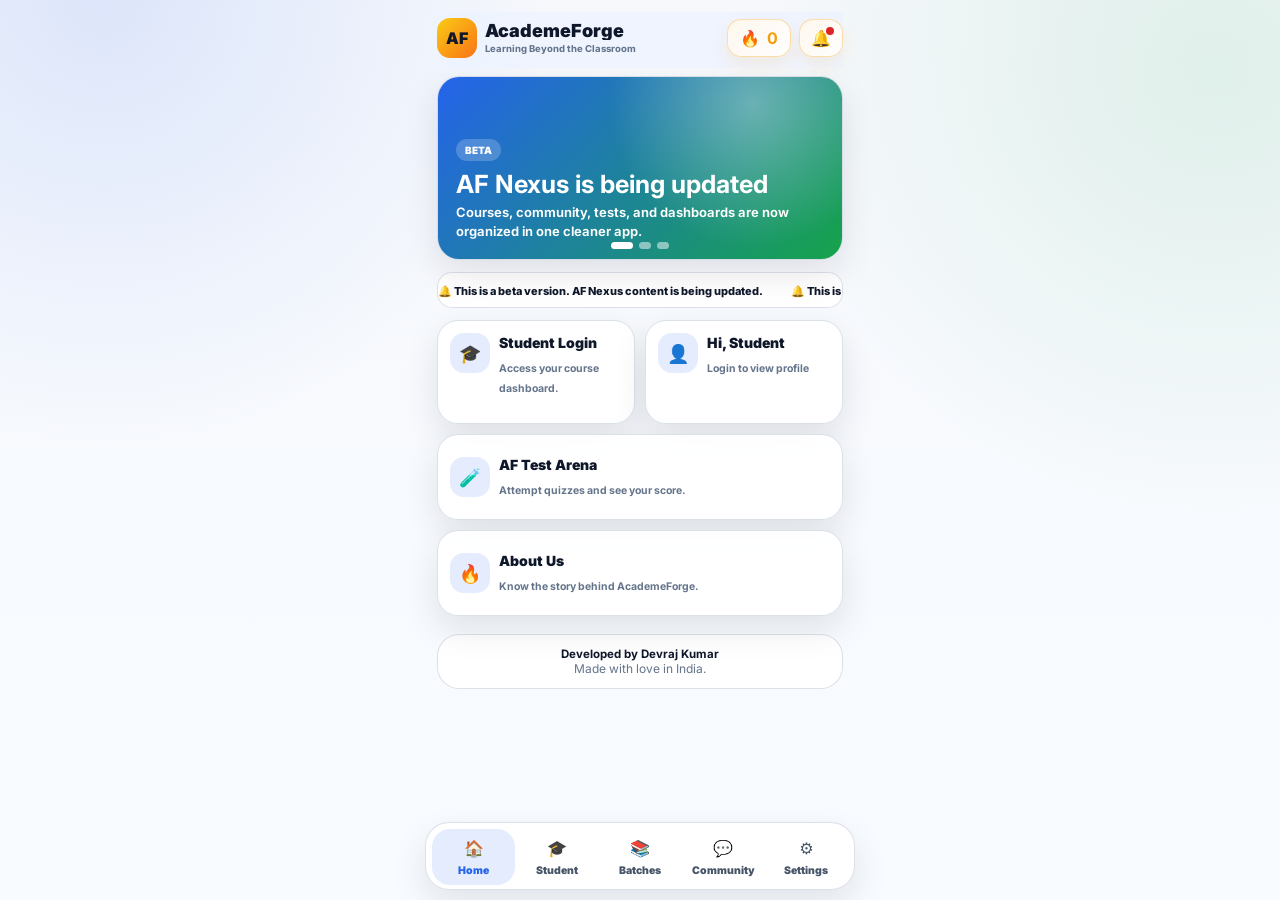
==== Index.html @ ed7e0017 "Create Index.html" ====
<!DOCTYPE html>
<html lang="en" data-theme="light">
<head>
  <meta charset="UTF-8" />
  <meta name="viewport" content="width=device-width, initial-scale=1.0, maximum-scale=1.0, user-scalable=no" />
  <title>AcademeForge App</title>
  <link rel="preconnect" href="https://fonts.googleapis.com" />
  <link rel="preconnect" href="https://fonts.gstatic.com" crossorigin />
  <link href="https://fonts.googleapis.com/css2?family=Inter:wght@400;500;600;700;800;900&display=swap" rel="stylesheet" />
  <style>
/* =========================================================
   DESIGN TOKENS / RESET
========================================================= */
:root {
  --text: #0f172a;
  --muted: #64748b;
  --bg: #f6f8fc;
  --card: rgba(255, 255, 255, .92);
  --card-solid: #fff;
  --border: rgba(148, 163, 184, .32);
  --shadow: 0 14px 34px rgba(15, 23, 42, .10);
  --primary: #2563eb;
  --primary-2: #4f46e5;
  --green: #16a34a;
  --danger: #dc2626;
  --warning: #f59e0b;
  --safe-bottom: env(safe-area-inset-bottom, 0px);
}

html[data-theme="dark"] {
  --text: #f8fafc;
  --muted: #94a3b8;
  --bg: #07111f;
  --card: rgba(15, 23, 42, .9);
  --card-solid: #0f172a;
  --border: rgba(148, 163, 184, .18);
  --shadow: 0 14px 38px rgba(0, 0, 0, .34);
}

* {
  box-sizing: border-box;
  -webkit-tap-highlight-color: transparent;
}

html {
  scroll-behavior: smooth;
  -webkit-text-size-adjust: 100%;
}

body {
  margin: 0;
  min-height: 100vh;
  overflow-x: hidden;
  color: var(--text);
  font-family: Inter, system-ui, -apple-system, BlinkMacSystemFont, "Segoe UI", sans-serif;
  background:
    radial-gradient(circle at 8% 0%, rgba(37, 99, 235, .12), transparent 28rem),
    radial-gradient(circle at 95% 8%, rgba(22, 163, 74, .1), transparent 28rem),
    linear-gradient(180deg, var(--bg), #f8fbff);
}

html[data-theme="dark"] body {
  background:
    radial-gradient(circle at 8% 0%, rgba(37, 99, 235, .2), transparent 28rem),
    radial-gradient(circle at 95% 8%, rgba(22, 163, 74, .14), transparent 28rem),
    linear-gradient(180deg, #07111f, #0f172a);
}

button,
input,
textarea,
select {
  font: inherit;
}

button {
  cursor: pointer;
}

input,
textarea,
select {
  width: 100%;
  min-width: 0;
}

.hidden {
  display: none !important;
}

/* =========================================================
   SHELL / COMMON COMPONENTS
========================================================= */
.app-shell {
  width: 100%;
  max-width: 430px;
  min-height: 100vh;
  margin: 0 auto;
  padding: 12px 12px 96px;
}

.section {
  display: none;
  animation: fadeIn .18s ease;
}

.section.active {
  display: block;
}

@keyframes fadeIn {
  from { opacity: .94; transform: translateY(4px); }
  to { opacity: 1; transform: none; }
}

.panel,
.action-card,
.profile-hero,
.about-hero,
.info-grid article,
.batch-card,
.post-card,
.modal-card {
  border: 1px solid var(--border);
  background: var(--card);
  box-shadow: var(--shadow);
  backdrop-filter: blur(16px);
}

.panel {
  border-radius: 26px;
  padding: 16px;
  margin-bottom: 14px;
}

.panel h2,
.panel h3,
.section-head h2 {
  margin: 0;
  color: var(--text);
  font-weight: 950;
}

.panel p,
.section-head p,
.profile-hero p {
  color: var(--muted);
  font-size: 13px;
  font-weight: 700;
  line-height: 1.55;
}

.panel-icon {
  width: 64px;
  height: 64px;
  display: grid;
  place-items: center;
  margin: 0 auto 14px;
  border-radius: 22px;
  background: linear-gradient(135deg, #dcfce7, #eff6ff);
  font-size: 30px;
}

.split-head,
.section-head {
  display: flex;
  align-items: flex-start;
  justify-content: space-between;
  gap: 12px;
}

.back-btn,
.small-btn,
.secondary-btn,
.link-btn {
  border: 1px solid var(--border);
  background: var(--card);
  color: var(--text);
  font-weight: 900;
}

.back-btn {
  min-height: 38px;
  margin-bottom: 14px;
  padding: 0 14px;
  border-radius: 16px;
  box-shadow: var(--shadow);
}

.small-btn {
  min-height: 34px;
  padding: 0 12px;
  border-radius: 999px;
  color: var(--primary);
}

.primary-btn,
.danger-btn,
.danger-soft-btn {
  border: 0;
  color: #fff;
  font-weight: 950;
}

.primary-btn {
  min-height: 50px;
  padding: 0 18px;
  border-radius: 17px;
  background: linear-gradient(135deg, var(--green), #22c55e);
}

.danger-btn {
  min-height: 50px;
  border-radius: 17px;
  background: linear-gradient(135deg, #b91c1c, #ef4444);
}

.danger-soft-btn {
  min-height: 38px;
  padding: 0 12px;
  border-radius: 14px;
  color: #991b1b;
  background: rgba(153, 27, 27, .1);
}

.full {
  width: 100%;
}

.link-btn {
  min-height: 30px;
  padding: 0;
  border: 0;
  background: transparent;
  color: var(--primary);
}

.message {
  display: none;
  margin-top: 12px;
  padding: 12px;
  border-radius: 16px;
  font-size: 13px;
  font-weight: 850;
}

.message.show {
  display: block;
}

.message.ok {
  color: #14532d;
  background: #dcfce7;
}

.message.err {
  color: #7f1d1d;
  background: #fee2e2;
}

/* =========================================================
   SPLASH / TOPBAR
========================================================= */
.splash-screen {
  position: fixed;
  inset: 0;
  z-index: 9999;
  display: flex;
  flex-direction: column;
  align-items: center;
  justify-content: center;
  background:
    radial-gradient(circle at 30% 18%, rgba(255, 59, 48, .28), transparent 30%),
    radial-gradient(circle at 72% 70%, rgba(248, 199, 92, .24), transparent 34%),
    linear-gradient(135deg, #12050a, #1a0f05, #08060f);
  transition: opacity .42s ease, visibility .42s ease;
}

.splash-screen.hide {
  opacity: 0;
  visibility: hidden;
  pointer-events: none;
}

.splash-logo {
  width: 94px;
  height: 94px;
  display: grid;
  place-items: center;
  border-radius: 30px;
  color: #111827;
  background: linear-gradient(135deg, #fff1a8, #f97316);
  box-shadow: 0 0 34px rgba(248, 199, 92, .48);
  font-size: 30px;
  font-weight: 950;
}

.splash-screen h1 {
  margin: 18px 0 6px;
  color: #fff1a8;
  font-size: 25px;
  font-weight: 950;
}

.splash-screen p {
  margin: 0;
  color: #fff7d6;
  font-size: 13px;
  font-weight: 750;
}

.topbar {
  position: sticky;
  top: 0;
  z-index: 100;
  display: flex;
  align-items: center;
  gap: 8px;
  padding: 6px 0 10px;
  background: rgba(238, 244, 255, .92);
  backdrop-filter: blur(14px);
}

html[data-theme="dark"] .topbar {
  background: rgba(7, 17, 31, .92);
}

.brand {
  display: flex;
  align-items: center;
  gap: 8px;
  min-width: 0;
  flex: 1;
}

.brand-logo {
  width: 40px;
  height: 40px;
  min-width: 40px;
  display: grid;
  place-items: center;
  border-radius: 13px;
  color: #111827;
  background: linear-gradient(135deg, #facc15, #f97316);
  font-weight: 950;
}

.brand-copy {
  min-width: 0;
}

.brand h1 {
  margin: 0;
  overflow: hidden;
  color: var(--text);
  font-size: 18px;
  line-height: 1.05;
  font-weight: 900;
  text-overflow: ellipsis;
  white-space: nowrap;
}

.brand p {
  margin: 3px 0 0;
  overflow: hidden;
  color: var(--muted);
  font-size: 9.5px;
  font-weight: 750;
  text-overflow: ellipsis;
  white-space: nowrap;
}

.streak-pill,
.icon-btn {
  position: relative;
  height: 38px;
  border: 1px solid rgba(245, 158, 11, .32);
  border-radius: 14px;
  background: linear-gradient(135deg, rgba(255, 247, 237, .98), rgba(255, 255, 255, .94));
  color: var(--warning);
  box-shadow: 0 8px 18px rgba(245, 158, 11, .12);
}

.streak-pill {
  min-width: 64px;
  display: inline-flex;
  align-items: center;
  justify-content: center;
  gap: 7px;
}

.icon-btn {
  width: 44px;
}

.dot {
  position: absolute;
  top: 7px;
  right: 8px;
  width: 8px;
  height: 8px;
  border-radius: 50%;
  background: var(--danger);
}

/* =========================================================
   HOME
========================================================= */
.banner-slider {
  position: relative;
  min-height: 184px;
  margin: 8px 0 12px;
  overflow: hidden;
  border-radius: 22px;
  border: 1px solid var(--border);
  box-shadow: var(--shadow);
}

.banner-slide {
  position: absolute;
  inset: 0;
  display: flex;
  flex-direction: column;
  justify-content: end;
  padding: 18px;
  opacity: 0;
  transform: translateX(100%);
  transition: opacity .35s ease, transform .45s ease;
  background:
    radial-gradient(circle at 78% 15%, rgba(255,255,255,.34), transparent 9rem),
    linear-gradient(135deg, #2563eb, #16a34a);
  color: #fff;
}

.banner-slide:nth-child(2) {
  background: linear-gradient(135deg, #7c3aed, #0ea5e9);
}

.banner-slide:nth-child(3) {
  background: linear-gradient(135deg, #f97316, #db2777);
}

.banner-slide.active {
  opacity: 1;
  transform: translateX(0);
}

.banner-slide span {
  width: fit-content;
  padding: 5px 9px;
  border-radius: 999px;
  background: rgba(255,255,255,.2);
  font-size: 10px;
  font-weight: 950;
  text-transform: uppercase;
}

.banner-slide h2 {
  margin: 10px 0 6px;
  font-size: 25px;
  line-height: 1.05;
}

.banner-slide p {
  margin: 0;
  font-size: 13px;
  line-height: 1.45;
  font-weight: 650;
}

.banner-dots {
  position: absolute;
  left: 50%;
  bottom: 10px;
  display: flex;
  gap: 6px;
  transform: translateX(-50%);
}

.banner-dots button {
  width: 7px;
  height: 7px;
  border: 0;
  border-radius: 999px;
  background: rgba(255,255,255,.5);
}

.banner-dots button.active {
  width: 22px;
  background: #fff;
}

.marquee {
  height: 36px;
  margin-bottom: 12px;
  overflow: hidden;
  border-radius: 15px;
  border: 1px solid var(--border);
  background: var(--card);
}

.marquee-track {
  height: 36px;
  display: inline-flex;
  align-items: center;
  gap: 28px;
  width: max-content;
  animation: marquee 18s linear infinite;
}

.marquee-track span {
  color: var(--text);
  font-size: 11px;
  font-weight: 800;
  white-space: nowrap;
}

@keyframes marquee {
  to { transform: translateX(-50%); }
}

.action-grid {
  display: grid;
  gap: 10px;
  margin-bottom: 10px;
}

.action-grid.two {
  grid-template-columns: 1fr 1fr;
}

.action-card {
  min-height: 104px;
  display: flex;
  align-items: flex-start;
  gap: 9px;
  padding: 12px;
  border-radius: 21px;
  color: var(--text);
  text-align: left;
}

.action-card.wide {
  min-height: 86px;
  align-items: center;
}

.card-icon {
  width: 40px;
  height: 40px;
  min-width: 40px;
  display: grid;
  place-items: center;
  border-radius: 14px;
  background: rgba(37, 99, 235, .12);
  font-size: 18px;
}

.action-card strong {
  display: block;
  margin: 2px 0 5px;
  font-size: 14px;
  line-height: 1.15;
  font-weight: 900;
}

.action-card small {
  color: var(--muted);
  font-size: 10.5px;
  line-height: 1.35;
  font-weight: 700;
}

.credit,
.version {
  margin: 18px auto 0;
  padding: 12px 8px;
  border: 1px solid var(--border);
  border-radius: 22px;
  background: var(--card);
  color: var(--muted);
  text-align: center;
  font-size: 12px;
}

.credit strong {
  display: block;
  color: var(--text);
  font-size: 11.5px;
}

/* =========================================================
   FORMS / DASHBOARDS
========================================================= */
.segmented {
  display: grid;
  grid-template-columns: 1fr 1fr;
  gap: 7px;
  padding: 6px;
  margin: 16px 0;
  border-radius: 20px;
  background: rgba(148, 163, 184, .18);
}

.segmented button {
  min-height: 42px;
  border: 0;
  border-radius: 15px;
  background: transparent;
  color: var(--text);
  font-weight: 950;
}

.segmented button.active {
  color: #fff;
  background: linear-gradient(135deg, var(--green), #22c55e);
}

.form-stack {
  display: grid;
  gap: 13px;
}

.form-stack label,
.modal-card label {
  display: grid;
  gap: 7px;
  color: var(--text);
  font-size: 13px;
  font-weight: 950;
}

.form-stack input,
.form-stack textarea,
.form-stack select,
.modal-card input {
  min-height: 50px;
  padding: 12px 14px;
  border: 1px solid var(--border);
  border-radius: 16px;
  outline: 0;
  background: var(--card-solid);
  color: var(--text);
  font-weight: 750;
}

.form-stack textarea {
  min-height: 120px;
  resize: vertical;
}

.card-list {
  display: grid;
  gap: 12px;
  margin-top: 14px;
}

.card-list.compact {
  margin-top: 10px;
}

.mini-card,
.course-card {
  border: 1px solid var(--border);
  border-radius: 20px;
  padding: 14px;
  background: var(--card-solid);
  color: var(--text);
}

.course-card {
  width: 100%;
  display: flex;
  align-items: center;
  gap: 12px;
  text-align: left;
}

.course-card strong,
.mini-card strong {
  display: block;
  font-weight: 950;
}

.course-card small,
.mini-card small {
  color: var(--muted);
  font-size: 12px;
}

.profile-hero {
  position: relative;
  display: flex;
  align-items: center;
  gap: 14px;
  margin-bottom: 14px;
  padding: 16px;
  border-radius: 26px;
}

.avatar {
  width: 58px;
  height: 58px;
  min-width: 58px;
  display: grid;
  place-items: center;
  border-radius: 20px;
  background: linear-gradient(135deg, #6d5dfc, #00c896);
  color: #fff;
  font-size: 24px;
  font-weight: 950;
}

.detail-list {
  display: grid;
  gap: 12px;
  margin-top: 12px;
}

.detail-list div {
  display: flex;
  justify-content: space-between;
  gap: 14px;
  padding: 14px;
  border: 1px solid var(--border);
  border-radius: 18px;
  background: var(--card-solid);
}

.detail-list span {
  color: var(--muted);
  font-size: 12px;
  font-weight: 850;
}

.detail-list strong {
  text-align: right;
  overflow-wrap: anywhere;
}

.settings-toggle {
  width: 100%;
  display: grid;
  grid-template-columns: auto 1fr auto;
  align-items: center;
  gap: 12px;
  border: 0;
  background: transparent;
  color: var(--text);
  text-align: left;
}

.settings-toggle small {
  display: block;
  color: var(--muted);
  font-size: 11px;
}

/* =========================================================
   BATCHES / COMMUNITY / TEST
========================================================= */
.search-box {
  min-height: 54px;
  display: flex;
  align-items: center;
  gap: 10px;
  margin: 14px 0 18px;
  padding: 0 15px;
  border: 1px solid var(--border);
  border-radius: 18px;
  background: var(--card);
}

.search-box input {
  border: 0;
  outline: 0;
  background: transparent;
  color: var(--text);
}

.batch-grid {
  display: grid;
  gap: 16px;
}

.batch-card {
  overflow: hidden;
  border-radius: 26px;
}

.batch-art {
  min-height: 130px;
  display: grid;
  place-items: center;
  color: #fff;
  background: linear-gradient(135deg, #2563eb, #7c3aed);
  font-size: 38px;
}

.batch-body {
  padding: 16px;
}

.batch-body h3 {
  margin: 0 0 8px;
  font-size: 21px;
  line-height: 1.15;
}

.batch-body p {
  color: var(--muted);
  font-size: 13px;
  line-height: 1.55;
}

.price-row {
  display: flex;
  align-items: center;
  gap: 10px;
  margin: 12px 0;
}

.price-row strong {
  font-size: 22px;
}

.price-row del,
.price-row span {
  color: var(--muted);
}

.community-shell {
  display: grid;
  gap: 12px;
}

.composer {
  display: grid;
  gap: 10px;
  padding: 14px;
  border: 1px solid var(--border);
  border-radius: 22px;
  background: var(--card);
}

.composer textarea {
  min-height: 110px;
  border: 0;
  outline: 0;
  resize: vertical;
  background: transparent;
  color: var(--text);
}

.composer > div {
  display: flex;
  align-items: center;
  justify-content: space-between;
  gap: 12px;
}

.composer span {
  color: var(--muted);
  font-size: 12px;
  font-weight: 800;
}

.posts-list {
  display: grid;
  gap: 12px;
}

.post-card {
  border-radius: 22px;
  padding: 14px;
}

.post-top {
  display: flex;
  justify-content: space-between;
  gap: 12px;
  margin-bottom: 8px;
}

.post-top strong {
  display: block;
}

.post-top small,
.post-card p {
  color: var(--muted);
  line-height: 1.55;
}

.post-actions {
  display: flex;
  gap: 8px;
  margin-top: 10px;
}

.post-actions button {
  min-height: 32px;
  border: 1px solid var(--border);
  border-radius: 999px;
  background: var(--card-solid);
  color: var(--text);
  font-weight: 850;
}

.locked-card {
  text-align: center;
}

.test-hero {
  display: flex;
  gap: 12px;
  padding: 14px;
  border-radius: 22px;
  background: linear-gradient(135deg, rgba(37,99,235,.14), rgba(22,163,74,.12));
}

.test-hero > span {
  font-size: 34px;
}

.question-card {
  margin-top: 14px;
  padding: 14px;
  border: 1px solid var(--border);
  border-radius: 20px;
  background: var(--card-solid);
}

.option-grid {
  display: grid;
  gap: 8px;
  margin-top: 12px;
}

.option-grid button {
  min-height: 44px;
  border: 1px solid var(--border);
  border-radius: 14px;
  background: var(--card);
  color: var(--text);
  text-align: left;
  font-weight: 850;
}

.option-grid button.active {
  color: #fff;
  border-color: transparent;
  background: linear-gradient(135deg, var(--primary), var(--primary-2));
}

/* =========================================================
   ABOUT / SETTINGS / HEATMAP
========================================================= */
.about-hero,
.heatmap-hero {
  margin-bottom: 14px;
  padding: 18px;
  border-radius: 26px;
  color: #fff;
  background: linear-gradient(145deg, #0f172a, #1e293b);
}

.about-hero * {
  color: #fff;
}

.about-hero span,
.heatmap-hero small {
  display: inline-flex;
  padding: 6px 10px;
  border-radius: 999px;
  background: rgba(255,255,255,.14);
  font-size: 10px;
  font-weight: 950;
  text-transform: uppercase;
}

.about-hero h2,
.heatmap-hero h2 {
  margin: 10px 0 8px;
  font-size: 27px;
  line-height: 1.05;
}

.about-hero p,
.heatmap-hero p {
  margin: 0;
  font-size: 13px;
  line-height: 1.62;
}

.info-grid {
  display: grid;
  grid-template-columns: 1fr 1fr;
  gap: 10px;
}

.info-grid article {
  min-height: 130px;
  padding: 15px;
  border-radius: 22px;
}

.info-grid strong {
  display: block;
  margin-bottom: 8px;
}

.info-grid p {
  margin: 0;
  color: var(--muted);
  font-size: 12px;
  line-height: 1.6;
}

.settings-profile {
  display: flex;
  align-items: center;
  gap: 14px;
  margin: 8px 0 18px;
}

.settings-profile h2 {
  margin: 0 0 4px;
}

.settings-list {
  display: grid;
  gap: 2px;
}

.settings-row {
  width: 100%;
  min-height: 54px;
  display: flex;
  align-items: center;
  justify-content: space-between;
  gap: 12px;
  border: 0;
  border-bottom: 1px solid var(--border);
  background: transparent;
  color: var(--text);
  text-align: left;
  font-weight: 900;
}

.settings-row small {
  min-width: 48px;
  padding: 6px 10px;
  border-radius: 9px;
  background: #ffefb0;
  color: #92400e;
  text-align: center;
}

.danger-text {
  color: #b91c1c;
}

.heatmap-hero {
  display: flex;
  align-items: stretch;
  justify-content: space-between;
  gap: 14px;
  background: linear-gradient(135deg, #f97316, #f59e0b);
}

.streak-card {
  min-width: 98px;
  display: grid;
  place-items: center;
  padding: 14px 12px;
  border-radius: 24px;
  background: rgba(255,255,255,.22);
  text-align: center;
}

.streak-card strong {
  font-size: 28px;
}

.week-grid {
  display: grid;
  grid-template-columns: repeat(7, 1fr);
  gap: 7px;
  margin-top: 16px;
}

.day-box {
  min-height: 72px;
  display: flex;
  flex-direction: column;
  align-items: center;
  justify-content: center;
  gap: 8px;
  border: 1px solid rgba(15,23,42,.06);
  border-radius: 18px;
  background: #f4f7fb;
}

.day-box span {
  color: #64748b;
  font-size: 11px;
  font-weight: 900;
}

.day-box strong {
  width: 28px;
  height: 28px;
  display: grid;
  place-items: center;
  border-radius: 999px;
  background: #e2e8f0;
  color: #64748b;
}

.day-box.active {
  background: linear-gradient(180deg, #fff7ed, #ffedd5);
}

.day-box.active strong {
  color: #fff;
  background: linear-gradient(135deg, #f97316, #f59e0b);
}

/* =========================================================
   BOTTOM NAV / MODALS
========================================================= */
.bottom-nav {
  position: fixed;
  left: 50%;
  bottom: max(10px, var(--safe-bottom));
  z-index: 900;
  width: min(calc(100% - 24px), 430px);
  height: 68px;
  display: grid;
  grid-template-columns: repeat(5, minmax(0, 1fr));
  align-items: center;
  gap: 0;
  padding: 6px;
  border: 1px solid var(--border);
  border-radius: 24px;
  background: var(--card);
  box-shadow: var(--shadow);
  backdrop-filter: blur(16px);
  transform: translateX(-50%);
}

.nav-btn {
  width: 100%;
  height: 56px;
  display: grid;
  grid-template-rows: 24px 14px;
  align-content: center;
  justify-items: center;
  row-gap: 4px;
  border: 0;
  border-radius: 18px;
  background: transparent;
  color: #475569;
}

html[data-theme="dark"] .nav-btn {
  color: #94a3b8;
}

.nav-btn span {
  line-height: 24px;
}

.nav-btn b {
  width: 100%;
  height: 14px;
  overflow: hidden;
  font-size: 10.5px;
  line-height: 14px;
  font-weight: 900;
  text-align: center;
  text-overflow: ellipsis;
  white-space: nowrap;
}

.nav-btn.active {
  color: var(--primary);
  background: rgba(37, 99, 235, .12);
}

.modal {
  width: min(100% - 32px, 380px);
  border: 0;
  padding: 0;
  background: transparent;
}

.modal::backdrop {
  background: rgba(2, 6, 23, .62);
  backdrop-filter: blur(10px);
}

.modal-card {
  display: grid;
  gap: 14px;
  border-radius: 24px;
  padding: 18px;
  color: var(--text);
}

.modal-card h3 {
  margin: 0;
}

.modal-actions {
  display: grid;
  grid-template-columns: 1fr 1fr;
  gap: 10px;
}

.toast {
  position: fixed;
  left: 50%;
  bottom: 92px;
  z-index: 9999;
  width: min(340px, calc(100vw - 32px));
  display: none;
  padding: 12px 16px;
  border-radius: 999px;
  background: rgba(15, 23, 42, .96);
  color: #fff;
  box-shadow: 0 18px 45px rgba(15,23,42,.28);
  font-size: 13px;
  font-weight: 900;
  text-align: center;
  transform: translateX(-50%);
}

.toast.show {
  display: block;
}

/* =========================================================
   RESPONSIVE
========================================================= */
@media (max-width: 420px) {
  .action-grid.two,
  .info-grid {
    grid-template-columns: 1fr;
  }

  .action-card {
    min-height: 88px;
    align-items: center;
  }
}

@media (max-width: 380px) {
  .brand h1 {
    font-size: 16px;
  }

  .brand p {
    display: none;
  }

  .bottom-nav {
    width: calc(100% - 16px);
  }
}

@media (prefers-reduced-motion: reduce) {
  *,
  *::before,
  *::after {
    animation-duration: .01ms !important;
    scroll-behavior: auto !important;
    transition-duration: .01ms !important;
  }
}

</style>
</head>
<body>
  <!-- =========================================================
       SPLASH
  ========================================================== -->
  <div id="splashScreen" class="splash-screen" aria-hidden="true">
    <div class="splash-logo">AF</div>
    <h1>AcademeForge</h1>
    <p>Learning Beyond The Classroom</p>
  </div>

  <main class="app-shell">
    <!-- =========================================================
         TOP BAR
    ========================================================== -->
    <header class="topbar">
      <div class="brand">
        <div class="brand-logo">AF</div>
        <div class="brand-copy">
          <h1>AcademeForge</h1>
          <p>Learning Beyond the Classroom</p>
        </div>
      </div>

      <button class="streak-pill" type="button" data-section-link="learningHeatmap" aria-label="Open learning heatmap">
        <span aria-hidden="true">🔥</span>
        <strong id="headerStreak">0</strong>
      </button>

      <button class="icon-btn" type="button" data-section-link="notifications" aria-label="Open notifications">
        <span aria-hidden="true">🔔</span>
        <span id="notificationDot" class="dot hidden"></span>
      </button>
    </header>

    <!-- =========================================================
         HOME
    ========================================================== -->
    <section id="home" class="section active">
      <div class="banner-slider" aria-label="AcademeForge announcements">
        <article class="banner-slide active">
          <span>Beta</span>
          <h2>AF Nexus is being updated</h2>
          <p>Courses, community, tests, and dashboards are now organized in one cleaner app.</p>
        </article>
        <article class="banner-slide">
          <span>Learn</span>
          <h2>Skill batches are open</h2>
          <p>Explore AI, design, editing, freelancing, and prompt engineering batches.</p>
        </article>
        <article class="banner-slide">
          <span>Practice</span>
          <h2>Test Arena preview</h2>
          <p>Attempt sample assessments and track your score locally.</p>
        </article>
        <div id="bannerDots" class="banner-dots"></div>
      </div>

      <div class="marquee" aria-label="Latest update">
        <div class="marquee-track">
          <span>🔔 This is a beta version. AF Nexus content is being updated.</span>
          <span>🔔 This is a beta version. AF Nexus content is being updated.</span>
        </div>
      </div>

      <div class="action-grid two">
        <button class="action-card" type="button" data-section-link="student">
          <span class="card-icon">🎓</span>
          <span>
            <strong>Student Login</strong>
            <small>Access your course dashboard.</small>
          </span>
        </button>
        <button class="action-card" type="button" id="profileCardBtn">
          <span class="card-icon">👤</span>
          <span>
            <strong id="homeProfileName">Hi, Student</strong>
            <small id="homeProfileSub">Login to view profile</small>
          </span>
        </button>
      </div>

      <div class="action-grid">
        <button class="action-card wide" type="button" data-section-link="testArena">
          <span class="card-icon">🧪</span>
          <span>
            <strong>AF Test Arena</strong>
            <small>Attempt quizzes and see your score.</small>
          </span>
        </button>
        <button class="action-card wide" type="button" data-section-link="about">
          <span class="card-icon">🔥</span>
          <span>
            <strong>About Us</strong>
            <small>Know the story behind AcademeForge.</small>
          </span>
        </button>
      </div>

      <footer class="credit">
        <strong>Developed by Devraj Kumar</strong>
        <span>Made with love in India.</span>
      </footer>
    </section>

    <!-- =========================================================
         STUDENT LOGIN / COURSE DASHBOARD
    ========================================================== -->
    <section id="student" class="section">
      <button class="back-btn" type="button" data-section-link="home">← Back</button>

      <div id="authCard" class="panel">
        <div class="panel-icon">🎓</div>
        <h2>Student ID Access</h2>
        <p>Login or create a local Student ID to access courses, batches, and community features.</p>

        <div class="segmented">
          <button id="loginTab" class="active" type="button" data-auth-tab="login">Login</button>
          <button id="createTab" type="button" data-auth-tab="create">Create ID</button>
        </div>

        <form id="loginForm" class="form-stack">
          <label>
            <span>Student ID / Phone</span>
            <input id="loginId" type="tel" autocomplete="username" placeholder="Enter phone number" />
          </label>
          <label>
            <span>Password</span>
            <input id="loginPassword" type="password" autocomplete="current-password" placeholder="Enter password" />
          </label>
          <button class="primary-btn" type="submit">Login</button>
        </form>

        <form id="createForm" class="form-stack hidden">
          <label>
            <span>Full Name</span>
            <input id="createName" type="text" autocomplete="name" placeholder="Enter your full name" />
          </label>
          <label>
            <span>Phone Number</span>
            <input id="createPhone" type="tel" autocomplete="tel" placeholder="Enter phone number" />
          </label>
          <label>
            <span>Email Address</span>
            <input id="createEmail" type="email" autocomplete="email" placeholder="Enter email address" />
          </label>
          <label>
            <span>Create Password</span>
            <input id="createPassword" type="password" autocomplete="new-password" placeholder="Create password" />
          </label>
          <button class="primary-btn" type="submit">Create Student ID</button>
        </form>

        <div id="authMessage" class="message" aria-live="polite"></div>
      </div>

      <div id="courseDashboard" class="panel hidden">
        <div class="split-head">
          <div>
            <h2>📚 My Courses</h2>
            <p id="studentWelcome">Welcome Student</p>
          </div>
          <button class="danger-soft-btn" type="button" id="logoutBtn">Logout</button>
        </div>
        <div id="courseGrid" class="card-list"></div>
      </div>
    </section>

    <!-- =========================================================
         PROFILE
    ========================================================== -->
    <section id="profile" class="section">
      <button class="back-btn" type="button" data-section-link="home">← Back</button>
      <div class="profile-hero">
        <div id="profileAvatar" class="avatar">S</div>
        <div>
          <h2 id="profileName">Student</h2>
          <p>View and manage your dashboard</p>
        </div>
      </div>

      <div class="panel">
        <div class="split-head">
          <div>
            <h3>Your Details</h3>
            <p>Name, email and phone number</p>
          </div>
          <button class="small-btn" type="button" id="editNameBtn">Edit</button>
        </div>
        <div class="detail-list">
          <div><span>Name</span><strong id="infoName">-</strong></div>
          <div><span>Email</span><strong id="infoEmail">-</strong></div>
          <div><span>Phone Number</span><strong id="infoPhone">-</strong></div>
        </div>
      </div>

      <div class="panel">
        <h3>Batch Enrolled In</h3>
        <div id="profileBatchList" class="card-list compact"></div>
      </div>

      <div class="panel">
        <button id="extraSettingsToggle" class="settings-toggle" type="button">
          <span>⚙️</span>
          <span><strong>Additional Setting</strong><small>Account safety and sensitive actions</small></span>
          <b>⌄</b>
        </button>
        <div id="extraSettingsBody" class="hidden">
          <button class="danger-btn full" type="button" id="deleteAccountBtn">Delete Account Request</button>
        </div>
      </div>
    </section>

    <!-- =========================================================
         BATCHES
    ========================================================== -->
    <section id="batches" class="section">
      <div class="section-head">
        <div>
          <h2>All Batches</h2>
          <p id="batchCount">5 batches available</p>
        </div>
      </div>
      <label class="search-box">
        <span>🔍</span>
        <input id="batchSearch" type="search" placeholder="Search for batches" />
      </label>
      <div id="batchGrid" class="batch-grid"></div>
    </section>

    <!-- =========================================================
         COMMUNITY
    ========================================================== -->
    <section id="community" class="section">
      <div id="communityLocked" class="panel locked-card">
        <div class="panel-icon">🔒</div>
        <h2>Community Locked</h2>
        <p>Login to access AF Nexus and interact with fellow learners.</p>
        <button class="primary-btn" type="button" data-section-link="student">Login to Continue</button>
      </div>

      <div id="communityMain" class="community-shell hidden">
        <div class="split-head">
          <div>
            <h2>AF Nexus</h2>
            <p>Connect, discuss and grow with fellow learners.</p>
          </div>
          <button id="myPostsBtn" class="small-btn" type="button">My Posts</button>
        </div>

        <form id="postForm" class="composer">
          <textarea id="postInput" maxlength="500" placeholder="Write something helpful, thoughtful, or interesting..."></textarea>
          <div>
            <span id="postCount">0 / 80 words</span>
            <button class="primary-btn" type="submit">Post</button>
          </div>
        </form>

        <div class="segmented">
          <button id="feedAllBtn" class="active" type="button" data-feed="all">All Posts</button>
          <button id="feedMineBtn" type="button" data-feed="mine">My Posts</button>
        </div>

        <div id="postsList" class="posts-list"></div>
      </div>
    </section>

    <!-- =========================================================
         TEST ARENA
    ========================================================== -->
    <section id="testArena" class="section">
      <button class="back-btn" type="button" data-section-link="home">← Back</button>
      <div id="testLocked" class="panel locked-card">
        <div class="panel-icon">🔒</div>
        <h2>AcademeForge Scholars Tests</h2>
        <p>Login to know about upcoming tests and attempt sample assessments.</p>
        <button class="primary-btn" type="button" data-section-link="student">Login Now</button>
      </div>

      <div id="testMain" class="panel hidden">
        <div class="test-hero">
          <span>🧪</span>
          <div>
            <small>AF Nexus</small>
            <h2>AcademeForge Scholars Test</h2>
            <p>Answer five quick questions and get an instant local score.</p>
          </div>
        </div>
        <div id="testArea"></div>
      </div>
    </section>

    <!-- =========================================================
         NOTIFICATIONS
    ========================================================== -->
    <section id="notifications" class="section">
      <button class="back-btn" type="button" data-section-link="home">← Back</button>
      <div class="panel">
        <h2>🔔 Notifications</h2>
        <p>Latest lectures, batch updates, notes, and announcements.</p>
        <div id="notificationsList" class="card-list"></div>
      </div>
    </section>

    <!-- =========================================================
         ABOUT
    ========================================================== -->
    <section id="about" class="section">
      <button class="back-btn" type="button" data-section-link="home">← Back</button>
      <div class="about-hero">
        <span>About AcademeForge</span>
        <h2>Learning Beyond the Classroom</h2>
        <p>AcademeForge is built as a modern learning space where students can access courses, batches, updates, community, and study tools in one simple app.</p>
      </div>
      <div class="info-grid">
        <article><strong>Mission</strong><p>Make practical learning simple, organized, and accessible.</p></article>
        <article><strong>Vision</strong><p>Build a smart learning ecosystem where students grow with confidence.</p></article>
        <article><strong>Founder</strong><p>Devraj Kumar, Founder and Developer of AcademeForge.</p></article>
        <article><strong>Focus</strong><p>Simple UI, fast access, practical skills, and community learning.</p></article>
      </div>
    </section>

    <!-- =========================================================
         SETTINGS
    ========================================================== -->
    <section id="settings" class="section">
      <div class="settings-profile">
        <div class="avatar">👨‍🎓</div>
        <div>
          <h2 id="settingsName">Hi, Student</h2>
          <button class="link-btn" type="button" id="settingsProfileBtn">View profile</button>
        </div>
      </div>

      <div class="settings-list">
        <label class="settings-row">
          <span>🌙 Night Mode</span>
          <input id="themeToggle" type="checkbox" role="switch" />
        </label>
        <button class="settings-row" type="button" data-section-link="testArena"><span>🎓 AF Test Arena</span><b>›</b></button>
        <button class="settings-row" type="button" data-section-link="student"><span>📋 Login/Create ID</span><b>›</b></button>
        <button class="settings-row" type="button" id="bugReportBtn"><span>🐞 Report a Bug</span><b>›</b></button>
        <button class="settings-row" type="button" id="bugStatusBtn"><span>📌 Bug Report Status</span><small>Track</small></button>
        <button class="settings-row" type="button" data-section-link="learningHeatmap"><span>🔥 Learning Heatmap</span><b>›</b></button>
        <button class="settings-row" type="button" data-section-link="notifications"><span>📚 Notifications</span><small>New</small></button>
        <button class="settings-row" type="button" data-section-link="about"><span>ⓘ About Us</span><b>›</b></button>
        <button class="settings-row" type="button" id="contactBtn"><span>☎ Contact Us</span><b>›</b></button>
        <button class="settings-row danger-text" type="button" id="settingsLogoutBtn"><span>↩ Logout</span></button>
      </div>

      <footer class="version">App Version: 09.01.2024<br />Made with love in India</footer>
    </section>

    <!-- =========================================================
         LEARNING HEATMAP
    ========================================================== -->
    <section id="learningHeatmap" class="section">
      <button class="back-btn" type="button" data-section-link="settings">← Back to Settings</button>
      <div class="heatmap-hero">
        <div>
          <small>Weekly Online Activity</small>
          <h2>Learning Heatmap</h2>
          <p>Login daily and stay active to maintain your learning streak.</p>
        </div>
        <div class="streak-card"><span>🔥</span><strong id="heatmapStreak">0</strong><small>Day Streak</small></div>
      </div>
      <div class="panel">
        <div class="split-head">
          <div><h3>This Week</h3><p id="heatmapStatus">Checking activity...</p></div>
          <button class="small-btn" type="button" id="refreshHeatmap">↻</button>
        </div>
        <div id="weekGrid" class="week-grid"></div>
      </div>
    </section>

    <!-- =========================================================
         CONTACT / REQUEST STATUS
    ========================================================== -->
    <section id="contact" class="section">
      <button class="back-btn" type="button" data-section-link="settings">← Back to Settings</button>
      <div class="panel">
        <h2>Request a Call or Email Reply</h2>
        <form id="contactForm" class="form-stack">
          <label><span>Full Name</span><input id="contactName" type="text" required /></label>
          <label><span>Mobile Number</span><input id="contactPhone" type="tel" required /></label>
          <label><span>Email Address</span><input id="contactEmail" type="email" required /></label>
          <label><span>Reason</span><select id="contactReason"><option>General Support</option><option>Login Issue</option><option>Course Access</option><option>Payment Query</option></select></label>
          <label><span>Describe Your Problem</span><textarea id="contactProblem" required></textarea></label>
          <button class="primary-btn" type="submit">Submit Request</button>
        </form>
      </div>
    </section>

    <section id="requestStatus" class="section">
      <button class="back-btn" type="button" data-section-link="settings">← Back to Settings</button>
      <div class="panel">
        <h2>Request Status</h2>
        <p>Local bug/contact requests submitted from this app.</p>
        <div id="requestStatusList" class="card-list"></div>
      </div>
    </section>
  </main>

  <!-- =========================================================
       BOTTOM NAVIGATION
  ========================================================== -->
  <nav class="bottom-nav" aria-label="Primary navigation">
    <button class="nav-btn active" type="button" data-section-link="home"><span>🏠</span><b>Home</b></button>
    <button class="nav-btn" type="button" data-section-link="student"><span>🎓</span><b>Student</b></button>
    <button class="nav-btn" type="button" data-section-link="batches"><span>📚</span><b>Batches</b></button>
    <button class="nav-btn" type="button" data-section-link="community"><span>💬</span><b>Community</b></button>
    <button class="nav-btn" type="button" data-section-link="settings"><span>⚙️</span><b>Settings</b></button>
  </nav>

  <!-- =========================================================
       MODALS / TOAST
  ========================================================== -->
  <dialog id="nameModal" class="modal">
    <form method="dialog" id="nameForm" class="modal-card">
      <h3>Edit Name</h3>
      <label><span>Full Name</span><input id="nameInput" type="text" maxlength="90" /></label>
      <div class="modal-actions">
        <button class="secondary-btn" value="cancel">Cancel</button>
        <button class="primary-btn" value="save">Save</button>
      </div>
    </form>
  </dialog>

  <dialog id="genericModal" class="modal">
    <div class="modal-card">
      <h3 id="genericTitle">Message</h3>
      <p id="genericText"></p>
      <button class="primary-btn" type="button" id="genericClose">Okay</button>
    </div>
  </dialog>

  <div id="toast" class="toast" role="status" aria-live="polite"></div>

  
<script>
/* =========================================================
   ACADMEFORGE CLEAN APP JS
   - No duplicate function names
   - No dead Supabase/Razorpay calls
   - LocalStorage powered demo data
========================================================= */

(() => {
  "use strict";

  /* =========================================================
     STATE / DATA
  ========================================================== */
  const STORE = {
    student: "af_clean_student",
    courses: "af_clean_courses",
    posts: "af_clean_posts",
    requests: "af_clean_requests",
    activity: "af_clean_activity",
    theme: "af_clean_theme",
    notificationsSeen: "af_clean_notifications_seen"
  };

  const courses = [
    { id: "video-editing", icon: "🎬", title: "Video & Media Editing Mastery", desc: "Editing, storytelling, reels, shorts, and content creation." },
    { id: "graphic-design", icon: "🎨", title: "Creative & Graphic Design Mastery", desc: "Posters, thumbnails, banners, brand creatives, and visual content." },
    { id: "ai-coding", icon: "💻", title: "AI Coding & Logic Foundation", desc: "Coding logic, AI basics, prompts, and programming thinking." },
    { id: "freelancing", icon: "💼", title: "Freelancing & Monetization Roadmap", desc: "Client work, service packaging, pricing, and digital earning." },
    { id: "prompt-engineering", icon: "🤖", title: "AI & Prompt Engineering", desc: "AI tools, prompt structure, workflows, and productivity." }
  ];

  const notifications = [
    { type: "General", title: "Beta update", message: "AF Nexus is being updated with cleaner sections and faster navigation.", date: "2026-05-29" },
    { type: "Batch", title: "Skill batches", message: "Five skill batches are available in the Batches section.", date: "2026-05-29" },
    { type: "Test", title: "Test Arena", message: "A local sample quiz is available after login.", date: "2026-05-29" }
  ];

  const testQuestions = [
    { q: "What does HTML mainly define?", options: ["Page structure", "Database rules", "Payment gateway", "Server hosting"], answer: 0 },
    { q: "Which skill is useful for clear AI output?", options: ["Prompt writing", "Random clicking", "Slow typing", "Closing tabs"], answer: 0 },
    { q: "CSS is mainly used for what?", options: ["Styling pages", "Charging phones", "Sending OTP", "Buying domains"], answer: 0 },
    { q: "A good learner should be", options: ["Consistent", "Always distracted", "Careless", "Inactive"], answer: 0 },
    { q: "AF Nexus is the app's", options: ["Community space", "Battery saver", "Keyboard", "Camera"], answer: 0 }
  ];

  let bannerIndex = 0;
  let bannerTimer = null;
  let activeFeed = "all";
  let activeTestQuestion = 0;
  let testAnswers = {};

  /* =========================================================
     DOM HELPERS
  ========================================================== */
  const $ = (selector, root = document) => root.querySelector(selector);
  const $$ = (selector, root = document) => Array.from(root.querySelectorAll(selector));

  function readJson(key, fallback) {
    try {
      const raw = localStorage.getItem(key);
      return raw ? JSON.parse(raw) : fallback;
    } catch {
      return fallback;
    }
  }

  function writeJson(key, value) {
    localStorage.setItem(key, JSON.stringify(value));
  }

  function escapeHtml(value) {
    return String(value ?? "")
      .replace(/&/g, "&amp;")
      .replace(/</g, "&lt;")
      .replace(/>/g, "&gt;")
      .replace(/"/g, "&quot;")
      .replace(/'/g, "&#039;");
  }

  function words(value) {
    const text = String(value || "").trim();
    return text ? text.split(/\s+/).filter(Boolean).length : 0;
  }

  function toast(message) {
    const node = $("#toast");
    if (!node) return;
    node.textContent = message;
    node.classList.add("show");
    window.clearTimeout(window.__afToast);
    window.__afToast = window.setTimeout(() => node.classList.remove("show"), 2400);
  }

  function message(node, text, type) {
    if (!node) return;
    node.textContent = text || "";
    node.className = text ? `message show ${type || "ok"}` : "message";
  }

  function getStudent() {
    return readJson(STORE.student, null);
  }

  function setStudent(student) {
    if (student) {
      writeJson(STORE.student, student);
    } else {
      localStorage.removeItem(STORE.student);
    }
    syncStudentUI();
  }

  function isLoggedIn() {
    return Boolean(getStudent());
  }

  /* =========================================================
     NAVIGATION
  ========================================================== */
  function showSection(id) {
    const target = document.getElementById(id);
    if (!target) return;

    $$(".section").forEach(section => section.classList.remove("active"));
    target.classList.add("active");

    $$(".nav-btn").forEach(button => {
      button.classList.toggle("active", button.dataset.sectionLink === id);
    });

    if (id === "community") renderCommunity();
    if (id === "batches") renderBatches();
    if (id === "notifications") renderNotifications(true);
    if (id === "profile") renderProfile();
    if (id === "testArena") renderTestGate();
    if (id === "learningHeatmap") renderHeatmap();
    if (id === "requestStatus") renderRequests();

    window.scrollTo({ top: 0, behavior: "auto" });
  }

  function bindNavigation() {
    document.addEventListener("click", event => {
      const link = event.target.closest("[data-section-link]");
      if (!link) return;
      event.preventDefault();
      showSection(link.dataset.sectionLink);
    });

    $("#profileCardBtn")?.addEventListener("click", () => {
      showSection(isLoggedIn() ? "profile" : "student");
    });

    $("#settingsProfileBtn")?.addEventListener("click", () => {
      showSection(isLoggedIn() ? "profile" : "student");
    });

    $("#contactBtn")?.addEventListener("click", () => showSection("contact"));
    $("#bugStatusBtn")?.addEventListener("click", () => showSection("requestStatus"));
  }

  /* =========================================================
     SPLASH / THEME
  ========================================================== */
  function initSplash() {
    window.setTimeout(() => $("#splashScreen")?.classList.add("hide"), 900);
  }

  function initTheme() {
    const saved = localStorage.getItem(STORE.theme) || "light";
    document.documentElement.dataset.theme = saved;
    const toggle = $("#themeToggle");
    if (toggle) toggle.checked = saved === "dark";

    toggle?.addEventListener("change", () => {
      const next = toggle.checked ? "dark" : "light";
      document.documentElement.dataset.theme = next;
      localStorage.setItem(STORE.theme, next);
    });
  }

  /* =========================================================
     BANNER
  ========================================================== */
  function initBanner() {
    const slides = $$(".banner-slide");
    const dots = $("#bannerDots");
    if (!slides.length || !dots) return;

    dots.innerHTML = slides.map((_, index) => `<button type="button" aria-label="Banner ${index + 1}"></button>`).join("");
    const dotButtons = $$("button", dots);

    function show(index) {
      bannerIndex = (index + slides.length) % slides.length;
      slides.forEach((slide, i) => slide.classList.toggle("active", i === bannerIndex));
      dotButtons.forEach((dot, i) => dot.classList.toggle("active", i === bannerIndex));
    }

    dotButtons.forEach((dot, index) => dot.addEventListener("click", () => {
      show(index);
      restart();
    }));

    function restart() {
      window.clearInterval(bannerTimer);
      bannerTimer = window.setInterval(() => show(bannerIndex + 1), 3600);
    }

    show(0);
    restart();
  }

  /* =========================================================
     AUTH / STUDENT DASHBOARD
  ========================================================== */
  function initAuth() {
    $("[data-auth-tab='login']")?.addEventListener("click", () => switchAuth("login"));
    $("[data-auth-tab='create']")?.addEventListener("click", () => switchAuth("create"));

    $("#loginForm")?.addEventListener("submit", event => {
      event.preventDefault();
      const id = $("#loginId").value.trim();
      const password = $("#loginPassword").value.trim();
      const saved = readJson(`af_clean_account_${id}`, null);
      const msg = $("#authMessage");

      if (!id || !password) {
        message(msg, "Enter Student ID and password.", "err");
        return;
      }

      if (!saved || saved.password !== password) {
        message(msg, "Invalid Student ID or password.", "err");
        return;
      }

      setStudent(saved.student);
      message(msg, "Login successful.", "ok");
      renderCourseDashboard();
    });

    $("#createForm")?.addEventListener("submit", event => {
      event.preventDefault();
      const name = $("#createName").value.trim();
      const phone = $("#createPhone").value.replace(/\D/g, "");
      const email = $("#createEmail").value.trim().toLowerCase();
      const password = $("#createPassword").value.trim();
      const msg = $("#authMessage");

      if (name.length < 2 || phone.length < 10 || !email.includes("@") || password.length < 4) {
        message(msg, "Fill valid name, phone, email, and a 4+ character password.", "err");
        return;
      }

      const student = { id: `stu_${Date.now()}`, studentId: phone, name, phone, email };
      writeJson(`af_clean_account_${phone}`, { student, password });
      setStudent(student);
      message(msg, "Student ID created successfully.", "ok");
      renderCourseDashboard();
    });

    $("#logoutBtn")?.addEventListener("click", logout);
    $("#settingsLogoutBtn")?.addEventListener("click", logout);
  }

  function switchAuth(mode) {
    $("#loginTab")?.classList.toggle("active", mode === "login");
    $("#createTab")?.classList.toggle("active", mode === "create");
    $("#loginForm")?.classList.toggle("hidden", mode !== "login");
    $("#createForm")?.classList.toggle("hidden", mode !== "create");
    message($("#authMessage"), "", "ok");
  }

  function renderCourseDashboard() {
    const student = getStudent();
    $("#authCard")?.classList.toggle("hidden", Boolean(student));
    $("#courseDashboard")?.classList.toggle("hidden", !student);

    if (!student) return;

    $("#studentWelcome").textContent = `Welcome ${student.name}`;
    const enrolled = readJson(STORE.courses, ["prompt-engineering"]);
    $("#courseGrid").innerHTML = courses
      .filter(course => enrolled.includes(course.id))
      .map(course => `
        <button class="course-card" type="button">
          <span class="card-icon">${course.icon}</span>
          <span><strong>${escapeHtml(course.title)}</strong><small>${escapeHtml(course.desc)}</small></span>
        </button>
      `).join("") || `<div class="mini-card"><strong>Oops!</strong><small>You are not enrolled in any batch. Enroll from the Batches section.</small></div>`;
  }

  function logout() {
    setStudent(null);
    renderCourseDashboard();
    renderCommunity();
    renderTestGate();
    showSection("home");
    toast("Logged out successfully.");
  }

  function syncStudentUI() {
    const student = getStudent();
    const name = student?.name || "Student";
    const logged = Boolean(student);

    $("#homeProfileName").textContent = logged ? `Hi, ${name}` : "Hi, Student";
    $("#homeProfileSub").textContent = logged ? "View Profile" : "Login to view profile";
    $("#settingsName").textContent = logged ? `Hi, ${name}` : "Hi, Student";
  }

  /* =========================================================
     PROFILE / NAME EDIT / DELETE REQUEST
  ========================================================== */
  function renderProfile() {
    const student = getStudent();
    if (!student) {
      showSection("student");
      return;
    }

    $("#profileAvatar").textContent = student.name.charAt(0).toUpperCase();
    $("#profileName").textContent = student.name;
    $("#infoName").textContent = student.name;
    $("#infoEmail").textContent = student.email;
    $("#infoPhone").textContent = student.phone;

    const enrolled = readJson(STORE.courses, ["prompt-engineering"]);
    $("#profileBatchList").innerHTML = courses
      .filter(course => enrolled.includes(course.id))
      .map(course => `<div class="mini-card"><strong>${course.icon} ${escapeHtml(course.title)}</strong><small>Active</small></div>`)
      .join("") || `<p class="mini-card">No enrolled course found.</p>`;
  }

  function initProfile() {
    $("#editNameBtn")?.addEventListener("click", () => {
      const student = getStudent();
      if (!student) return;
      $("#nameInput").value = student.name;
      $("#nameModal").showModal();
    });

    $("#nameForm")?.addEventListener("submit", event => {
      event.preventDefault();
      const student = getStudent();
      const name = $("#nameInput").value.trim().replace(/\s+/g, " ");
      if (!student || name.length < 2) return;
      setStudent({ ...student, name });
      $("#nameModal").close();
      renderProfile();
      toast("Name updated successfully.");
    });

    $("#extraSettingsToggle")?.addEventListener("click", () => {
      $("#extraSettingsBody")?.classList.toggle("hidden");
    });

    $("#deleteAccountBtn")?.addEventListener("click", () => {
      openModal("Account Deletion Request", "Your deletion request has been recorded locally. In production, connect this button to your secure backend review workflow.");
    });
  }

  /* =========================================================
     BATCHES
  ========================================================== */
  function initBatches() {
    $("#batchSearch")?.addEventListener("input", renderBatches);
  }

  function renderBatches() {
    const query = ($("#batchSearch")?.value || "").trim().toLowerCase();
    const enrolled = readJson(STORE.courses, ["prompt-engineering"]);
    const list = courses.filter(course => `${course.title} ${course.desc}`.toLowerCase().includes(query));
    $("#batchCount").textContent = `${list.length} batches available`;
    $("#batchGrid").innerHTML = list.map(course => {
      const isEnrolled = enrolled.includes(course.id);
      return `
        <article class="batch-card">
          <div class="batch-art">${course.icon}</div>
          <div class="batch-body">
            <h3>${escapeHtml(course.title)}</h3>
            <p>${escapeHtml(course.desc)}</p>
            <div class="price-row"><strong>₹499</strong><del>₹999</del><span>50% OFF</span></div>
            <button class="${isEnrolled ? "secondary-btn" : "primary-btn"} full" type="button" data-enroll="${course.id}" ${isEnrolled ? "disabled" : ""}>
              ${isEnrolled ? "Already Enrolled" : "Enroll Now"}
            </button>
          </div>
        </article>
      `;
    }).join("");

    $$("[data-enroll]").forEach(button => {
      button.addEventListener("click", () => enrollCourse(button.dataset.enroll));
    });
  }

  function enrollCourse(courseId) {
    if (!isLoggedIn()) {
      toast("Please login first.");
      showSection("student");
      return;
    }
    const enrolled = new Set(readJson(STORE.courses, ["prompt-engineering"]));
    enrolled.add(courseId);
    writeJson(STORE.courses, Array.from(enrolled));
    renderBatches();
    renderCourseDashboard();
    toast("Batch access added.");
  }

  /* =========================================================
     COMMUNITY
  ========================================================== */
  function initCommunity() {
    $("#postInput")?.addEventListener("input", () => {
      $("#postCount").textContent = `${words($("#postInput").value)} / 80 words`;
    });

    $("#postForm")?.addEventListener("submit", event => {
      event.preventDefault();
      const student = getStudent();
      const input = $("#postInput");
      const content = input.value.trim();
      if (!student) return;
      if (!content || words(content) > 80) {
        toast("Post must be between 1 and 80 words.");
        return;
      }
      const posts = readJson(STORE.posts, []);
      posts.unshift({ id: Date.now(), studentId: student.id, name: student.name, content, likes: 0, createdAt: new Date().toISOString() });
      writeJson(STORE.posts, posts);
      input.value = "";
      $("#postCount").textContent = "0 / 80 words";
      renderCommunity();
    });

    $$("[data-feed]").forEach(button => {
      button.addEventListener("click", () => {
        activeFeed = button.dataset.feed;
        $$("[data-feed]").forEach(btn => btn.classList.toggle("active", btn === button));
        renderPosts();
      });
    });
  }

  function renderCommunity() {
    const logged = isLoggedIn();
    $("#communityLocked")?.classList.toggle("hidden", logged);
    $("#communityMain")?.classList.toggle("hidden", !logged);
    if (logged) renderPosts();
  }

  function renderPosts() {
    const student = getStudent();
    const all = readJson(STORE.posts, []);
    const posts = activeFeed === "mine" ? all.filter(post => post.studentId === student?.id) : all;
    $("#postsList").innerHTML = posts.map(post => `
      <article class="post-card">
        <div class="post-top">
          <div><strong>${escapeHtml(post.name)}</strong><small>${new Date(post.createdAt).toLocaleString()}</small></div>
          ${post.studentId === student?.id ? `<button class="small-btn" type="button" data-delete-post="${post.id}">Delete</button>` : ""}
        </div>
        <p>${escapeHtml(post.content)}</p>
        <div class="post-actions"><button type="button" data-like-post="${post.id}">❤️ ${post.likes || 0}</button></div>
      </article>
    `).join("") || `<div class="mini-card"><strong>No posts yet.</strong><small>Start the first discussion.</small></div>`;

    $$("[data-like-post]").forEach(button => button.addEventListener("click", () => {
      const posts = readJson(STORE.posts, []);
      const post = posts.find(item => String(item.id) === String(button.dataset.likePost));
      if (post) post.likes = Number(post.likes || 0) + 1;
      writeJson(STORE.posts, posts);
      renderPosts();
    }));

    $$("[data-delete-post]").forEach(button => button.addEventListener("click", () => {
      const posts = readJson(STORE.posts, []).filter(item => String(item.id) !== String(button.dataset.deletePost));
      writeJson(STORE.posts, posts);
      renderPosts();
    }));
  }

  /* =========================================================
     TEST ARENA
  ========================================================== */
  function renderTestGate() {
    const logged = isLoggedIn();
    $("#testLocked")?.classList.toggle("hidden", logged);
    $("#testMain")?.classList.toggle("hidden", !logged);
    if (logged) startTestPreview();
  }

  function startTestPreview() {
    activeTestQuestion = 0;
    testAnswers = {};
    renderQuestion();
  }

  function renderQuestion() {
    const q = testQuestions[activeTestQuestion];
    if (!q) return renderTestResult();

    $("#testArea").innerHTML = `
      <div class="question-card">
        <strong>Question ${activeTestQuestion + 1} of ${testQuestions.length}</strong>
        <h3>${escapeHtml(q.q)}</h3>
        <div class="option-grid">
          ${q.options.map((option, index) => `<button type="button" data-option="${index}" class="${testAnswers[activeTestQuestion] === index ? "active" : ""}">${escapeHtml(option)}</button>`).join("")}
        </div>
        <div class="modal-actions" style="margin-top:12px">
          <button class="secondary-btn" type="button" id="prevQuestion" ${activeTestQuestion === 0 ? "disabled" : ""}>Previous</button>
          <button class="primary-btn" type="button" id="nextQuestion">${activeTestQuestion === testQuestions.length - 1 ? "Submit" : "Next"}</button>
        </div>
      </div>
    `;

    $$("[data-option]").forEach(button => button.addEventListener("click", () => {
      testAnswers[activeTestQuestion] = Number(button.dataset.option);
      renderQuestion();
    }));
    $("#prevQuestion")?.addEventListener("click", () => {
      activeTestQuestion = Math.max(0, activeTestQuestion - 1);
      renderQuestion();
    });
    $("#nextQuestion")?.addEventListener("click", () => {
      activeTestQuestion += 1;
      renderQuestion();
    });
  }

  function renderTestResult() {
    const score = testQuestions.reduce((total, q, index) => total + (testAnswers[index] === q.answer ? 1 : 0), 0);
    $("#testArea").innerHTML = `
      <div class="question-card">
        <h3>Test Submitted</h3>
        <p>Your score is <strong>${score}/${testQuestions.length}</strong>.</p>
        <button class="primary-btn full" type="button" id="restartTest">Try Again</button>
      </div>
    `;
    $("#restartTest")?.addEventListener("click", startTestPreview);
  }

  /* =========================================================
     NOTIFICATIONS / HEATMAP / REQUESTS
  ========================================================== */
  function renderNotifications(markSeen = false) {
    $("#notificationsList").innerHTML = notifications.map(item => `
      <div class="mini-card">
        <strong>${escapeHtml(item.title)}</strong>
        <small>${escapeHtml(item.type)} · ${escapeHtml(item.date)}</small>
        <p>${escapeHtml(item.message)}</p>
      </div>
    `).join("");

    if (markSeen) {
      localStorage.setItem(STORE.notificationsSeen, "yes");
      $("#notificationDot")?.classList.add("hidden");
    }
  }

  function initHeatmap() {
    $("#refreshHeatmap")?.addEventListener("click", renderHeatmap);
    window.setTimeout(markActivity, 10000);
  }

  function markActivity() {
    if (!isLoggedIn()) return;
    const activity = readJson(STORE.activity, {});
    const today = new Date().toISOString().slice(0, 10);
    activity[today] = true;
    writeJson(STORE.activity, activity);
    renderHeatmap();
  }

  function renderHeatmap() {
    const activity = readJson(STORE.activity, {});
    const days = getCurrentWeekDays();
    const streak = calculateStreak(activity);
    $("#headerStreak").textContent = streak;
    $("#heatmapStreak").textContent = streak;
    $("#heatmapStatus").textContent = streak ? `Current streak: ${streak} day(s).` : "Use the app for 10 seconds today.";
    $("#weekGrid").innerHTML = days.map(day => `
      <div class="day-box ${activity[day.key] ? "active" : ""}">
        <span>${day.label}</span>
        <strong>${activity[day.key] ? "✓" : "-"}</strong>
      </div>
    `).join("");
  }

  function getCurrentWeekDays() {
    const labels = ["Mon", "Tue", "Wed", "Thu", "Fri", "Sat", "Sun"];
    const now = new Date();
    const monday = new Date(now);
    const day = (now.getDay() + 6) % 7;
    monday.setDate(now.getDate() - day);
    return labels.map((label, index) => {
      const date = new Date(monday);
      date.setDate(monday.getDate() + index);
      return { label, key: date.toISOString().slice(0, 10) };
    });
  }

  function calculateStreak(activity) {
    let streak = 0;
    const cursor = new Date();
    for (let i = 0; i < 365; i += 1) {
      const key = cursor.toISOString().slice(0, 10);
      if (!activity[key]) break;
      streak += 1;
      cursor.setDate(cursor.getDate() - 1);
    }
    return streak;
  }

  function initRequests() {
    $("#bugReportBtn")?.addEventListener("click", () => {
      const requests = readJson(STORE.requests, []);
      requests.unshift({ type: "Bug Report", title: "Bug report", message: "Bug report opened from settings.", status: "Pending", date: new Date().toISOString() });
      writeJson(STORE.requests, requests);
      toast("Bug report recorded locally.");
    });

    $("#contactForm")?.addEventListener("submit", event => {
      event.preventDefault();
      const requests = readJson(STORE.requests, []);
      requests.unshift({
        type: "Contact",
        title: $("#contactReason").value,
        message: $("#contactProblem").value.trim(),
        status: "Pending",
        date: new Date().toISOString()
      });
      writeJson(STORE.requests, requests);
      event.target.reset();
      toast("Contact request submitted locally.");
      showSection("requestStatus");
    });
  }

  function renderRequests() {
    const requests = readJson(STORE.requests, []);
    $("#requestStatusList").innerHTML = requests.map(req => `
      <div class="mini-card">
        <strong>${escapeHtml(req.title)}</strong>
        <small>${escapeHtml(req.type)} · ${new Date(req.date).toLocaleString()}</small>
        <p>${escapeHtml(req.message)}</p>
        <small>Status: ${escapeHtml(req.status)}</small>
      </div>
    `).join("") || `<div class="mini-card"><strong>No request found.</strong><small>Your bug/contact requests will appear here.</small></div>`;
  }

  function openModal(title, text) {
    $("#genericTitle").textContent = title;
    $("#genericText").textContent = text;
    $("#genericModal").showModal();
  }

  function initModal() {
    $("#genericClose")?.addEventListener("click", () => $("#genericModal").close());
  }

  /* =========================================================
     INIT
  ========================================================== */
  document.addEventListener("DOMContentLoaded", () => {
    initSplash();
    initTheme();
    initBanner();
    bindNavigation();
    initAuth();
    initProfile();
    initBatches();
    initCommunity();
    initHeatmap();
    initRequests();
    initModal();

    if (!localStorage.getItem(STORE.notificationsSeen)) {
      $("#notificationDot")?.classList.remove("hidden");
    }

    syncStudentUI();
    renderCourseDashboard();
    renderBatches();
    renderHeatmap();
    renderNotifications(false);

    const hash = location.hash.replace("#", "");
    if (hash && document.getElementById(hash)) showSection(hash);
  });
})();

</script>
</body>
</html>
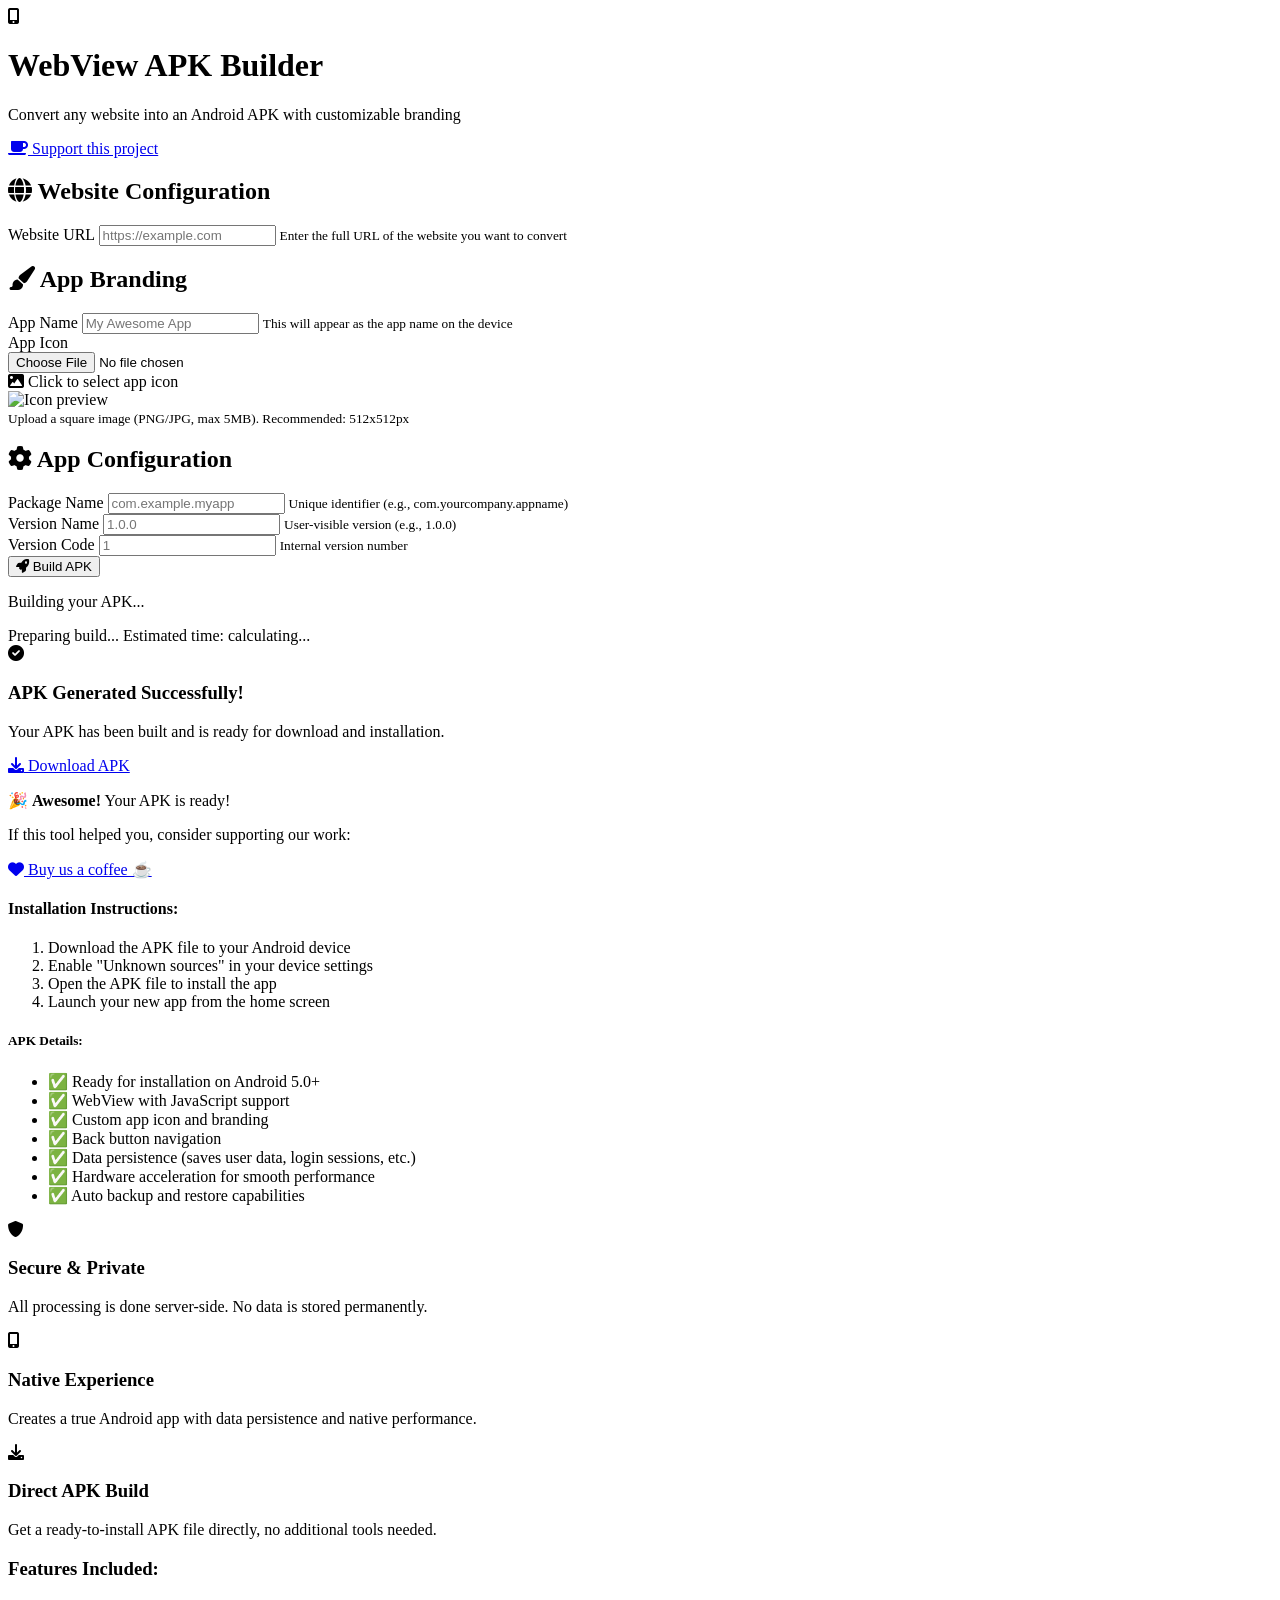
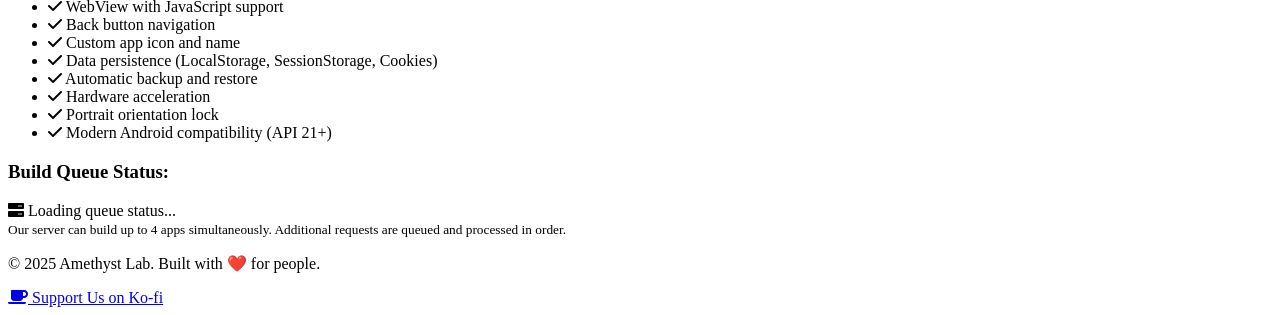
==== commit ad15d49d: "Update Index.html" ====
--- a/Index.html
+++ b/Index.html
@@ -1,2419 +1,295 @@
 <!DOCTYPE html>
-<html lang="en" data-theme="light">
+<html lang="en">
 <head>
-  <meta charset="UTF-8" />
-  <meta name="viewport" content="width=device-width, initial-scale=1.0, maximum-scale=1.0, user-scalable=no" />
-  <title>AcademeForge App</title>
-  <link rel="preconnect" href="https://fonts.googleapis.com" />
-  <link rel="preconnect" href="https://fonts.gstatic.com" crossorigin />
-  <link href="https://fonts.googleapis.com/css2?family=Inter:wght@400;500;600;700;800;900&display=swap" rel="stylesheet" />
-  <style>
-/* =========================================================
-   DESIGN TOKENS / RESET
-========================================================= */
-:root {
-  --text: #0f172a;
-  --muted: #64748b;
-  --bg: #f6f8fc;
-  --card: rgba(255, 255, 255, .92);
-  --card-solid: #fff;
-  --border: rgba(148, 163, 184, .32);
-  --shadow: 0 14px 34px rgba(15, 23, 42, .10);
-  --primary: #2563eb;
-  --primary-2: #4f46e5;
-  --green: #16a34a;
-  --danger: #dc2626;
-  --warning: #f59e0b;
-  --safe-bottom: env(safe-area-inset-bottom, 0px);
-}
-
-html[data-theme="dark"] {
-  --text: #f8fafc;
-  --muted: #94a3b8;
-  --bg: #07111f;
-  --card: rgba(15, 23, 42, .9);
-  --card-solid: #0f172a;
-  --border: rgba(148, 163, 184, .18);
-  --shadow: 0 14px 38px rgba(0, 0, 0, .34);
-}
-
-* {
-  box-sizing: border-box;
-  -webkit-tap-highlight-color: transparent;
-}
-
-html {
-  scroll-behavior: smooth;
-  -webkit-text-size-adjust: 100%;
-}
-
-body {
-  margin: 0;
-  min-height: 100vh;
-  overflow-x: hidden;
-  color: var(--text);
-  font-family: Inter, system-ui, -apple-system, BlinkMacSystemFont, "Segoe UI", sans-serif;
-  background:
-    radial-gradient(circle at 8% 0%, rgba(37, 99, 235, .12), transparent 28rem),
-    radial-gradient(circle at 95% 8%, rgba(22, 163, 74, .1), transparent 28rem),
-    linear-gradient(180deg, var(--bg), #f8fbff);
-}
-
-html[data-theme="dark"] body {
-  background:
-    radial-gradient(circle at 8% 0%, rgba(37, 99, 235, .2), transparent 28rem),
-    radial-gradient(circle at 95% 8%, rgba(22, 163, 74, .14), transparent 28rem),
-    linear-gradient(180deg, #07111f, #0f172a);
-}
-
-button,
-input,
-textarea,
-select {
-  font: inherit;
-}
-
-button {
-  cursor: pointer;
-}
-
-input,
-textarea,
-select {
-  width: 100%;
-  min-width: 0;
-}
-
-.hidden {
-  display: none !important;
-}
-
-/* =========================================================
-   SHELL / COMMON COMPONENTS
-========================================================= */
-.app-shell {
-  width: 100%;
-  max-width: 430px;
-  min-height: 100vh;
-  margin: 0 auto;
-  padding: 12px 12px 96px;
-}
-
-.section {
-  display: none;
-  animation: fadeIn .18s ease;
-}
-
-.section.active {
-  display: block;
-}
-
-@keyframes fadeIn {
-  from { opacity: .94; transform: translateY(4px); }
-  to { opacity: 1; transform: none; }
-}
-
-.panel,
-.action-card,
-.profile-hero,
-.about-hero,
-.info-grid article,
-.batch-card,
-.post-card,
-.modal-card {
-  border: 1px solid var(--border);
-  background: var(--card);
-  box-shadow: var(--shadow);
-  backdrop-filter: blur(16px);
-}
-
-.panel {
-  border-radius: 26px;
-  padding: 16px;
-  margin-bottom: 14px;
-}
-
-.panel h2,
-.panel h3,
-.section-head h2 {
-  margin: 0;
-  color: var(--text);
-  font-weight: 950;
-}
-
-.panel p,
-.section-head p,
-.profile-hero p {
-  color: var(--muted);
-  font-size: 13px;
-  font-weight: 700;
-  line-height: 1.55;
-}
-
-.panel-icon {
-  width: 64px;
-  height: 64px;
-  display: grid;
-  place-items: center;
-  margin: 0 auto 14px;
-  border-radius: 22px;
-  background: linear-gradient(135deg, #dcfce7, #eff6ff);
-  font-size: 30px;
-}
-
-.split-head,
-.section-head {
-  display: flex;
-  align-items: flex-start;
-  justify-content: space-between;
-  gap: 12px;
-}
-
-.back-btn,
-.small-btn,
-.secondary-btn,
-.link-btn {
-  border: 1px solid var(--border);
-  background: var(--card);
-  color: var(--text);
-  font-weight: 900;
-}
-
-.back-btn {
-  min-height: 38px;
-  margin-bottom: 14px;
-  padding: 0 14px;
-  border-radius: 16px;
-  box-shadow: var(--shadow);
-}
-
-.small-btn {
-  min-height: 34px;
-  padding: 0 12px;
-  border-radius: 999px;
-  color: var(--primary);
-}
-
-.primary-btn,
-.danger-btn,
-.danger-soft-btn {
-  border: 0;
-  color: #fff;
-  font-weight: 950;
-}
-
-.primary-btn {
-  min-height: 50px;
-  padding: 0 18px;
-  border-radius: 17px;
-  background: linear-gradient(135deg, var(--green), #22c55e);
-}
-
-.danger-btn {
-  min-height: 50px;
-  border-radius: 17px;
-  background: linear-gradient(135deg, #b91c1c, #ef4444);
-}
-
-.danger-soft-btn {
-  min-height: 38px;
-  padding: 0 12px;
-  border-radius: 14px;
-  color: #991b1b;
-  background: rgba(153, 27, 27, .1);
-}
-
-.full {
-  width: 100%;
-}
-
-.link-btn {
-  min-height: 30px;
-  padding: 0;
-  border: 0;
-  background: transparent;
-  color: var(--primary);
-}
-
-.message {
-  display: none;
-  margin-top: 12px;
-  padding: 12px;
-  border-radius: 16px;
-  font-size: 13px;
-  font-weight: 850;
-}
-
-.message.show {
-  display: block;
-}
-
-.message.ok {
-  color: #14532d;
-  background: #dcfce7;
-}
-
-.message.err {
-  color: #7f1d1d;
-  background: #fee2e2;
-}
-
-/* =========================================================
-   SPLASH / TOPBAR
-========================================================= */
-.splash-screen {
-  position: fixed;
-  inset: 0;
-  z-index: 9999;
-  display: flex;
-  flex-direction: column;
-  align-items: center;
-  justify-content: center;
-  background:
-    radial-gradient(circle at 30% 18%, rgba(255, 59, 48, .28), transparent 30%),
-    radial-gradient(circle at 72% 70%, rgba(248, 199, 92, .24), transparent 34%),
-    linear-gradient(135deg, #12050a, #1a0f05, #08060f);
-  transition: opacity .42s ease, visibility .42s ease;
-}
-
-.splash-screen.hide {
-  opacity: 0;
-  visibility: hidden;
-  pointer-events: none;
-}
-
-.splash-logo {
-  width: 94px;
-  height: 94px;
-  display: grid;
-  place-items: center;
-  border-radius: 30px;
-  color: #111827;
-  background: linear-gradient(135deg, #fff1a8, #f97316);
-  box-shadow: 0 0 34px rgba(248, 199, 92, .48);
-  font-size: 30px;
-  font-weight: 950;
-}
-
-.splash-screen h1 {
-  margin: 18px 0 6px;
-  color: #fff1a8;
-  font-size: 25px;
-  font-weight: 950;
-}
-
-.splash-screen p {
-  margin: 0;
-  color: #fff7d6;
-  font-size: 13px;
-  font-weight: 750;
-}
-
-.topbar {
-  position: sticky;
-  top: 0;
-  z-index: 100;
-  display: flex;
-  align-items: center;
-  gap: 8px;
-  padding: 6px 0 10px;
-  background: rgba(238, 244, 255, .92);
-  backdrop-filter: blur(14px);
-}
-
-html[data-theme="dark"] .topbar {
-  background: rgba(7, 17, 31, .92);
-}
-
-.brand {
-  display: flex;
-  align-items: center;
-  gap: 8px;
-  min-width: 0;
-  flex: 1;
-}
-
-.brand-logo {
-  width: 40px;
-  height: 40px;
-  min-width: 40px;
-  display: grid;
-  place-items: center;
-  border-radius: 13px;
-  color: #111827;
-  background: linear-gradient(135deg, #facc15, #f97316);
-  font-weight: 950;
-}
-
-.brand-copy {
-  min-width: 0;
-}
-
-.brand h1 {
-  margin: 0;
-  overflow: hidden;
-  color: var(--text);
-  font-size: 18px;
-  line-height: 1.05;
-  font-weight: 900;
-  text-overflow: ellipsis;
-  white-space: nowrap;
-}
-
-.brand p {
-  margin: 3px 0 0;
-  overflow: hidden;
-  color: var(--muted);
-  font-size: 9.5px;
-  font-weight: 750;
-  text-overflow: ellipsis;
-  white-space: nowrap;
-}
-
-.streak-pill,
-.icon-btn {
-  position: relative;
-  height: 38px;
-  border: 1px solid rgba(245, 158, 11, .32);
-  border-radius: 14px;
-  background: linear-gradient(135deg, rgba(255, 247, 237, .98), rgba(255, 255, 255, .94));
-  color: var(--warning);
-  box-shadow: 0 8px 18px rgba(245, 158, 11, .12);
-}
-
-.streak-pill {
-  min-width: 64px;
-  display: inline-flex;
-  align-items: center;
-  justify-content: center;
-  gap: 7px;
-}
-
-.icon-btn {
-  width: 44px;
-}
-
-.dot {
-  position: absolute;
-  top: 7px;
-  right: 8px;
-  width: 8px;
-  height: 8px;
-  border-radius: 50%;
-  background: var(--danger);
-}
-
-/* =========================================================
-   HOME
-========================================================= */
-.banner-slider {
-  position: relative;
-  min-height: 184px;
-  margin: 8px 0 12px;
-  overflow: hidden;
-  border-radius: 22px;
-  border: 1px solid var(--border);
-  box-shadow: var(--shadow);
-}
-
-.banner-slide {
-  position: absolute;
-  inset: 0;
-  display: flex;
-  flex-direction: column;
-  justify-content: end;
-  padding: 18px;
-  opacity: 0;
-  transform: translateX(100%);
-  transition: opacity .35s ease, transform .45s ease;
-  background:
-    radial-gradient(circle at 78% 15%, rgba(255,255,255,.34), transparent 9rem),
-    linear-gradient(135deg, #2563eb, #16a34a);
-  color: #fff;
-}
-
-.banner-slide:nth-child(2) {
-  background: linear-gradient(135deg, #7c3aed, #0ea5e9);
-}
-
-.banner-slide:nth-child(3) {
-  background: linear-gradient(135deg, #f97316, #db2777);
-}
-
-.banner-slide.active {
-  opacity: 1;
-  transform: translateX(0);
-}
-
-.banner-slide span {
-  width: fit-content;
-  padding: 5px 9px;
-  border-radius: 999px;
-  background: rgba(255,255,255,.2);
-  font-size: 10px;
-  font-weight: 950;
-  text-transform: uppercase;
-}
-
-.banner-slide h2 {
-  margin: 10px 0 6px;
-  font-size: 25px;
-  line-height: 1.05;
-}
-
-.banner-slide p {
-  margin: 0;
-  font-size: 13px;
-  line-height: 1.45;
-  font-weight: 650;
-}
-
-.banner-dots {
-  position: absolute;
-  left: 50%;
-  bottom: 10px;
-  display: flex;
-  gap: 6px;
-  transform: translateX(-50%);
-}
-
-.banner-dots button {
-  width: 7px;
-  height: 7px;
-  border: 0;
-  border-radius: 999px;
-  background: rgba(255,255,255,.5);
-}
-
-.banner-dots button.active {
-  width: 22px;
-  background: #fff;
-}
-
-.marquee {
-  height: 36px;
-  margin-bottom: 12px;
-  overflow: hidden;
-  border-radius: 15px;
-  border: 1px solid var(--border);
-  background: var(--card);
-}
-
-.marquee-track {
-  height: 36px;
-  display: inline-flex;
-  align-items: center;
-  gap: 28px;
-  width: max-content;
-  animation: marquee 18s linear infinite;
-}
-
-.marquee-track span {
-  color: var(--text);
-  font-size: 11px;
-  font-weight: 800;
-  white-space: nowrap;
-}
-
-@keyframes marquee {
-  to { transform: translateX(-50%); }
-}
-
-.action-grid {
-  display: grid;
-  gap: 10px;
-  margin-bottom: 10px;
-}
-
-.action-grid.two {
-  grid-template-columns: 1fr 1fr;
-}
-
-.action-card {
-  min-height: 104px;
-  display: flex;
-  align-items: flex-start;
-  gap: 9px;
-  padding: 12px;
-  border-radius: 21px;
-  color: var(--text);
-  text-align: left;
-}
-
-.action-card.wide {
-  min-height: 86px;
-  align-items: center;
-}
-
-.card-icon {
-  width: 40px;
-  height: 40px;
-  min-width: 40px;
-  display: grid;
-  place-items: center;
-  border-radius: 14px;
-  background: rgba(37, 99, 235, .12);
-  font-size: 18px;
-}
-
-.action-card strong {
-  display: block;
-  margin: 2px 0 5px;
-  font-size: 14px;
-  line-height: 1.15;
-  font-weight: 900;
-}
-
-.action-card small {
-  color: var(--muted);
-  font-size: 10.5px;
-  line-height: 1.35;
-  font-weight: 700;
-}
-
-.credit,
-.version {
-  margin: 18px auto 0;
-  padding: 12px 8px;
-  border: 1px solid var(--border);
-  border-radius: 22px;
-  background: var(--card);
-  color: var(--muted);
-  text-align: center;
-  font-size: 12px;
-}
-
-.credit strong {
-  display: block;
-  color: var(--text);
-  font-size: 11.5px;
-}
-
-/* =========================================================
-   FORMS / DASHBOARDS
-========================================================= */
-.segmented {
-  display: grid;
-  grid-template-columns: 1fr 1fr;
-  gap: 7px;
-  padding: 6px;
-  margin: 16px 0;
-  border-radius: 20px;
-  background: rgba(148, 163, 184, .18);
-}
-
-.segmented button {
-  min-height: 42px;
-  border: 0;
-  border-radius: 15px;
-  background: transparent;
-  color: var(--text);
-  font-weight: 950;
-}
-
-.segmented button.active {
-  color: #fff;
-  background: linear-gradient(135deg, var(--green), #22c55e);
-}
-
-.form-stack {
-  display: grid;
-  gap: 13px;
-}
-
-.form-stack label,
-.modal-card label {
-  display: grid;
-  gap: 7px;
-  color: var(--text);
-  font-size: 13px;
-  font-weight: 950;
-}
-
-.form-stack input,
-.form-stack textarea,
-.form-stack select,
-.modal-card input {
-  min-height: 50px;
-  padding: 12px 14px;
-  border: 1px solid var(--border);
-  border-radius: 16px;
-  outline: 0;
-  background: var(--card-solid);
-  color: var(--text);
-  font-weight: 750;
-}
-
-.form-stack textarea {
-  min-height: 120px;
-  resize: vertical;
-}
-
-.card-list {
-  display: grid;
-  gap: 12px;
-  margin-top: 14px;
-}
-
-.card-list.compact {
-  margin-top: 10px;
-}
-
-.mini-card,
-.course-card {
-  border: 1px solid var(--border);
-  border-radius: 20px;
-  padding: 14px;
-  background: var(--card-solid);
-  color: var(--text);
-}
-
-.course-card {
-  width: 100%;
-  display: flex;
-  align-items: center;
-  gap: 12px;
-  text-align: left;
-}
-
-.course-card strong,
-.mini-card strong {
-  display: block;
-  font-weight: 950;
-}
-
-.course-card small,
-.mini-card small {
-  color: var(--muted);
-  font-size: 12px;
-}
-
-.profile-hero {
-  position: relative;
-  display: flex;
-  align-items: center;
-  gap: 14px;
-  margin-bottom: 14px;
-  padding: 16px;
-  border-radius: 26px;
-}
-
-.avatar {
-  width: 58px;
-  height: 58px;
-  min-width: 58px;
-  display: grid;
-  place-items: center;
-  border-radius: 20px;
-  background: linear-gradient(135deg, #6d5dfc, #00c896);
-  color: #fff;
-  font-size: 24px;
-  font-weight: 950;
-}
-
-.detail-list {
-  display: grid;
-  gap: 12px;
-  margin-top: 12px;
-}
-
-.detail-list div {
-  display: flex;
-  justify-content: space-between;
-  gap: 14px;
-  padding: 14px;
-  border: 1px solid var(--border);
-  border-radius: 18px;
-  background: var(--card-solid);
-}
-
-.detail-list span {
-  color: var(--muted);
-  font-size: 12px;
-  font-weight: 850;
-}
-
-.detail-list strong {
-  text-align: right;
-  overflow-wrap: anywhere;
-}
-
-.settings-toggle {
-  width: 100%;
-  display: grid;
-  grid-template-columns: auto 1fr auto;
-  align-items: center;
-  gap: 12px;
-  border: 0;
-  background: transparent;
-  color: var(--text);
-  text-align: left;
-}
-
-.settings-toggle small {
-  display: block;
-  color: var(--muted);
-  font-size: 11px;
-}
-
-/* =========================================================
-   BATCHES / COMMUNITY / TEST
-========================================================= */
-.search-box {
-  min-height: 54px;
-  display: flex;
-  align-items: center;
-  gap: 10px;
-  margin: 14px 0 18px;
-  padding: 0 15px;
-  border: 1px solid var(--border);
-  border-radius: 18px;
-  background: var(--card);
-}
-
-.search-box input {
-  border: 0;
-  outline: 0;
-  background: transparent;
-  color: var(--text);
-}
-
-.batch-grid {
-  display: grid;
-  gap: 16px;
-}
-
-.batch-card {
-  overflow: hidden;
-  border-radius: 26px;
-}
-
-.batch-art {
-  min-height: 130px;
-  display: grid;
-  place-items: center;
-  color: #fff;
-  background: linear-gradient(135deg, #2563eb, #7c3aed);
-  font-size: 38px;
-}
-
-.batch-body {
-  padding: 16px;
-}
-
-.batch-body h3 {
-  margin: 0 0 8px;
-  font-size: 21px;
-  line-height: 1.15;
-}
-
-.batch-body p {
-  color: var(--muted);
-  font-size: 13px;
-  line-height: 1.55;
-}
-
-.price-row {
-  display: flex;
-  align-items: center;
-  gap: 10px;
-  margin: 12px 0;
-}
-
-.price-row strong {
-  font-size: 22px;
-}
-
-.price-row del,
-.price-row span {
-  color: var(--muted);
-}
-
-.community-shell {
-  display: grid;
-  gap: 12px;
-}
-
-.composer {
-  display: grid;
-  gap: 10px;
-  padding: 14px;
-  border: 1px solid var(--border);
-  border-radius: 22px;
-  background: var(--card);
-}
-
-.composer textarea {
-  min-height: 110px;
-  border: 0;
-  outline: 0;
-  resize: vertical;
-  background: transparent;
-  color: var(--text);
-}
-
-.composer > div {
-  display: flex;
-  align-items: center;
-  justify-content: space-between;
-  gap: 12px;
-}
-
-.composer span {
-  color: var(--muted);
-  font-size: 12px;
-  font-weight: 800;
-}
-
-.posts-list {
-  display: grid;
-  gap: 12px;
-}
-
-.post-card {
-  border-radius: 22px;
-  padding: 14px;
-}
-
-.post-top {
-  display: flex;
-  justify-content: space-between;
-  gap: 12px;
-  margin-bottom: 8px;
-}
-
-.post-top strong {
-  display: block;
-}
-
-.post-top small,
-.post-card p {
-  color: var(--muted);
-  line-height: 1.55;
-}
-
-.post-actions {
-  display: flex;
-  gap: 8px;
-  margin-top: 10px;
-}
-
-.post-actions button {
-  min-height: 32px;
-  border: 1px solid var(--border);
-  border-radius: 999px;
-  background: var(--card-solid);
-  color: var(--text);
-  font-weight: 850;
-}
-
-.locked-card {
-  text-align: center;
-}
-
-.test-hero {
-  display: flex;
-  gap: 12px;
-  padding: 14px;
-  border-radius: 22px;
-  background: linear-gradient(135deg, rgba(37,99,235,.14), rgba(22,163,74,.12));
-}
-
-.test-hero > span {
-  font-size: 34px;
-}
-
-.question-card {
-  margin-top: 14px;
-  padding: 14px;
-  border: 1px solid var(--border);
-  border-radius: 20px;
-  background: var(--card-solid);
-}
-
-.option-grid {
-  display: grid;
-  gap: 8px;
-  margin-top: 12px;
-}
-
-.option-grid button {
-  min-height: 44px;
-  border: 1px solid var(--border);
-  border-radius: 14px;
-  background: var(--card);
-  color: var(--text);
-  text-align: left;
-  font-weight: 850;
-}
-
-.option-grid button.active {
-  color: #fff;
-  border-color: transparent;
-  background: linear-gradient(135deg, var(--primary), var(--primary-2));
-}
-
-/* =========================================================
-   ABOUT / SETTINGS / HEATMAP
-========================================================= */
-.about-hero,
-.heatmap-hero {
-  margin-bottom: 14px;
-  padding: 18px;
-  border-radius: 26px;
-  color: #fff;
-  background: linear-gradient(145deg, #0f172a, #1e293b);
-}
-
-.about-hero * {
-  color: #fff;
-}
-
-.about-hero span,
-.heatmap-hero small {
-  display: inline-flex;
-  padding: 6px 10px;
-  border-radius: 999px;
-  background: rgba(255,255,255,.14);
-  font-size: 10px;
-  font-weight: 950;
-  text-transform: uppercase;
-}
-
-.about-hero h2,
-.heatmap-hero h2 {
-  margin: 10px 0 8px;
-  font-size: 27px;
-  line-height: 1.05;
-}
-
-.about-hero p,
-.heatmap-hero p {
-  margin: 0;
-  font-size: 13px;
-  line-height: 1.62;
-}
-
-.info-grid {
-  display: grid;
-  grid-template-columns: 1fr 1fr;
-  gap: 10px;
-}
-
-.info-grid article {
-  min-height: 130px;
-  padding: 15px;
-  border-radius: 22px;
-}
-
-.info-grid strong {
-  display: block;
-  margin-bottom: 8px;
-}
-
-.info-grid p {
-  margin: 0;
-  color: var(--muted);
-  font-size: 12px;
-  line-height: 1.6;
-}
-
-.settings-profile {
-  display: flex;
-  align-items: center;
-  gap: 14px;
-  margin: 8px 0 18px;
-}
-
-.settings-profile h2 {
-  margin: 0 0 4px;
-}
-
-.settings-list {
-  display: grid;
-  gap: 2px;
-}
-
-.settings-row {
-  width: 100%;
-  min-height: 54px;
-  display: flex;
-  align-items: center;
-  justify-content: space-between;
-  gap: 12px;
-  border: 0;
-  border-bottom: 1px solid var(--border);
-  background: transparent;
-  color: var(--text);
-  text-align: left;
-  font-weight: 900;
-}
-
-.settings-row small {
-  min-width: 48px;
-  padding: 6px 10px;
-  border-radius: 9px;
-  background: #ffefb0;
-  color: #92400e;
-  text-align: center;
-}
-
-.danger-text {
-  color: #b91c1c;
-}
-
-.heatmap-hero {
-  display: flex;
-  align-items: stretch;
-  justify-content: space-between;
-  gap: 14px;
-  background: linear-gradient(135deg, #f97316, #f59e0b);
-}
-
-.streak-card {
-  min-width: 98px;
-  display: grid;
-  place-items: center;
-  padding: 14px 12px;
-  border-radius: 24px;
-  background: rgba(255,255,255,.22);
-  text-align: center;
-}
-
-.streak-card strong {
-  font-size: 28px;
-}
-
-.week-grid {
-  display: grid;
-  grid-template-columns: repeat(7, 1fr);
-  gap: 7px;
-  margin-top: 16px;
-}
-
-.day-box {
-  min-height: 72px;
-  display: flex;
-  flex-direction: column;
-  align-items: center;
-  justify-content: center;
-  gap: 8px;
-  border: 1px solid rgba(15,23,42,.06);
-  border-radius: 18px;
-  background: #f4f7fb;
-}
-
-.day-box span {
-  color: #64748b;
-  font-size: 11px;
-  font-weight: 900;
-}
-
-.day-box strong {
-  width: 28px;
-  height: 28px;
-  display: grid;
-  place-items: center;
-  border-radius: 999px;
-  background: #e2e8f0;
-  color: #64748b;
-}
-
-.day-box.active {
-  background: linear-gradient(180deg, #fff7ed, #ffedd5);
-}
-
-.day-box.active strong {
-  color: #fff;
-  background: linear-gradient(135deg, #f97316, #f59e0b);
-}
-
-/* =========================================================
-   BOTTOM NAV / MODALS
-========================================================= */
-.bottom-nav {
-  position: fixed;
-  left: 50%;
-  bottom: max(10px, var(--safe-bottom));
-  z-index: 900;
-  width: min(calc(100% - 24px), 430px);
-  height: 68px;
-  display: grid;
-  grid-template-columns: repeat(5, minmax(0, 1fr));
-  align-items: center;
-  gap: 0;
-  padding: 6px;
-  border: 1px solid var(--border);
-  border-radius: 24px;
-  background: var(--card);
-  box-shadow: var(--shadow);
-  backdrop-filter: blur(16px);
-  transform: translateX(-50%);
-}
-
-.nav-btn {
-  width: 100%;
-  height: 56px;
-  display: grid;
-  grid-template-rows: 24px 14px;
-  align-content: center;
-  justify-items: center;
-  row-gap: 4px;
-  border: 0;
-  border-radius: 18px;
-  background: transparent;
-  color: #475569;
-}
-
-html[data-theme="dark"] .nav-btn {
-  color: #94a3b8;
-}
-
-.nav-btn span {
-  line-height: 24px;
-}
-
-.nav-btn b {
-  width: 100%;
-  height: 14px;
-  overflow: hidden;
-  font-size: 10.5px;
-  line-height: 14px;
-  font-weight: 900;
-  text-align: center;
-  text-overflow: ellipsis;
-  white-space: nowrap;
-}
-
-.nav-btn.active {
-  color: var(--primary);
-  background: rgba(37, 99, 235, .12);
-}
-
-.modal {
-  width: min(100% - 32px, 380px);
-  border: 0;
-  padding: 0;
-  background: transparent;
-}
-
-.modal::backdrop {
-  background: rgba(2, 6, 23, .62);
-  backdrop-filter: blur(10px);
-}
-
-.modal-card {
-  display: grid;
-  gap: 14px;
-  border-radius: 24px;
-  padding: 18px;
-  color: var(--text);
-}
-
-.modal-card h3 {
-  margin: 0;
-}
-
-.modal-actions {
-  display: grid;
-  grid-template-columns: 1fr 1fr;
-  gap: 10px;
-}
-
-.toast {
-  position: fixed;
-  left: 50%;
-  bottom: 92px;
-  z-index: 9999;
-  width: min(340px, calc(100vw - 32px));
-  display: none;
-  padding: 12px 16px;
-  border-radius: 999px;
-  background: rgba(15, 23, 42, .96);
-  color: #fff;
-  box-shadow: 0 18px 45px rgba(15,23,42,.28);
-  font-size: 13px;
-  font-weight: 900;
-  text-align: center;
-  transform: translateX(-50%);
-}
-
-.toast.show {
-  display: block;
-}
-
-/* =========================================================
-   RESPONSIVE
-========================================================= */
-@media (max-width: 420px) {
-  .action-grid.two,
-  .info-grid {
-    grid-template-columns: 1fr;
-  }
-
-  .action-card {
-    min-height: 88px;
-    align-items: center;
-  }
-}
-
-@media (max-width: 380px) {
-  .brand h1 {
-    font-size: 16px;
-  }
-
-  .brand p {
-    display: none;
-  }
-
-  .bottom-nav {
-    width: calc(100% - 16px);
-  }
-}
-
-@media (prefers-reduced-motion: reduce) {
-  *,
-  *::before,
-  *::after {
-    animation-duration: .01ms !important;
-    scroll-behavior: auto !important;
-    transition-duration: .01ms !important;
-  }
-}
-
-</style>
+    <meta charset="UTF-8">
+    <meta name="viewport" content="width=device-width, initial-scale=1.0">
+    <title>WebView APK Builder</title>
+    <link href="https://cdnjs.cloudflare.com/ajax/libs/font-awesome/6.0.0/css/all.min.css" rel="stylesheet">
+    <link href="https://fonts.googleapis.com/css2?family=Inter:wght@300;400;500;600;700&display=swap" rel="stylesheet">
+    <link rel="stylesheet" href="styles.css">
+    <link rel="apple-touch-icon" href="/logo192.png"/>
+    <link rel="icon" href="/favicon.ico"/>
 </head>
 <body>
-  <!-- =========================================================
-       SPLASH
-  ========================================================== -->
-  <div id="splashScreen" class="splash-screen" aria-hidden="true">
-    <div class="splash-logo">AF</div>
-    <h1>AcademeForge</h1>
-    <p>Learning Beyond The Classroom</p>
-  </div>
-
-  <main class="app-shell">
-    <!-- =========================================================
-         TOP BAR
-    ========================================================== -->
-    <header class="topbar">
-      <div class="brand">
-        <div class="brand-logo">AF</div>
-        <div class="brand-copy">
-          <h1>AcademeForge</h1>
-          <p>Learning Beyond the Classroom</p>
-        </div>
-      </div>
-
-      <button class="streak-pill" type="button" data-section-link="learningHeatmap" aria-label="Open learning heatmap">
-        <span aria-hidden="true">🔥</span>
-        <strong id="headerStreak">0</strong>
-      </button>
-
-      <button class="icon-btn" type="button" data-section-link="notifications" aria-label="Open notifications">
-        <span aria-hidden="true">🔔</span>
-        <span id="notificationDot" class="dot hidden"></span>
-      </button>
-    </header>
-
-    <!-- =========================================================
-         HOME
-    ========================================================== -->
-    <section id="home" class="section active">
-      <div class="banner-slider" aria-label="AcademeForge announcements">
-        <article class="banner-slide active">
-          <span>Beta</span>
-          <h2>AF Nexus is being updated</h2>
-          <p>Courses, community, tests, and dashboards are now organized in one cleaner app.</p>
-        </article>
-        <article class="banner-slide">
-          <span>Learn</span>
-          <h2>Skill batches are open</h2>
-          <p>Explore AI, design, editing, freelancing, and prompt engineering batches.</p>
-        </article>
-        <article class="banner-slide">
-          <span>Practice</span>
-          <h2>Test Arena preview</h2>
-          <p>Attempt sample assessments and track your score locally.</p>
-        </article>
-        <div id="bannerDots" class="banner-dots"></div>
-      </div>
-
-      <div class="marquee" aria-label="Latest update">
-        <div class="marquee-track">
-          <span>🔔 This is a beta version. AF Nexus content is being updated.</span>
-          <span>🔔 This is a beta version. AF Nexus content is being updated.</span>
-        </div>
-      </div>
-
-      <div class="action-grid two">
-        <button class="action-card" type="button" data-section-link="student">
-          <span class="card-icon">🎓</span>
-          <span>
-            <strong>Student Login</strong>
-            <small>Access your course dashboard.</small>
-          </span>
-        </button>
-        <button class="action-card" type="button" id="profileCardBtn">
-          <span class="card-icon">👤</span>
-          <span>
-            <strong id="homeProfileName">Hi, Student</strong>
-            <small id="homeProfileSub">Login to view profile</small>
-          </span>
-        </button>
-      </div>
-
-      <div class="action-grid">
-        <button class="action-card wide" type="button" data-section-link="testArena">
-          <span class="card-icon">🧪</span>
-          <span>
-            <strong>AF Test Arena</strong>
-            <small>Attempt quizzes and see your score.</small>
-          </span>
-        </button>
-        <button class="action-card wide" type="button" data-section-link="about">
-          <span class="card-icon">🔥</span>
-          <span>
-            <strong>About Us</strong>
-            <small>Know the story behind AcademeForge.</small>
-          </span>
-        </button>
-      </div>
-
-      <footer class="credit">
-        <strong>Developed by Devraj Kumar</strong>
-        <span>Made with love in India.</span>
-      </footer>
-    </section>
-
-    <!-- =========================================================
-         STUDENT LOGIN / COURSE DASHBOARD
-    ========================================================== -->
-    <section id="student" class="section">
-      <button class="back-btn" type="button" data-section-link="home">← Back</button>
-
-      <div id="authCard" class="panel">
-        <div class="panel-icon">🎓</div>
-        <h2>Student ID Access</h2>
-        <p>Login or create a local Student ID to access courses, batches, and community features.</p>
-
-        <div class="segmented">
-          <button id="loginTab" class="active" type="button" data-auth-tab="login">Login</button>
-          <button id="createTab" type="button" data-auth-tab="create">Create ID</button>
-        </div>
-
-        <form id="loginForm" class="form-stack">
-          <label>
-            <span>Student ID / Phone</span>
-            <input id="loginId" type="tel" autocomplete="username" placeholder="Enter phone number" />
-          </label>
-          <label>
-            <span>Password</span>
-            <input id="loginPassword" type="password" autocomplete="current-password" placeholder="Enter password" />
-          </label>
-          <button class="primary-btn" type="submit">Login</button>
-        </form>
-
-        <form id="createForm" class="form-stack hidden">
-          <label>
-            <span>Full Name</span>
-            <input id="createName" type="text" autocomplete="name" placeholder="Enter your full name" />
-          </label>
-          <label>
-            <span>Phone Number</span>
-            <input id="createPhone" type="tel" autocomplete="tel" placeholder="Enter phone number" />
-          </label>
-          <label>
-            <span>Email Address</span>
-            <input id="createEmail" type="email" autocomplete="email" placeholder="Enter email address" />
-          </label>
-          <label>
-            <span>Create Password</span>
-            <input id="createPassword" type="password" autocomplete="new-password" placeholder="Create password" />
-          </label>
-          <button class="primary-btn" type="submit">Create Student ID</button>
-        </form>
-
-        <div id="authMessage" class="message" aria-live="polite"></div>
-      </div>
-
-      <div id="courseDashboard" class="panel hidden">
-        <div class="split-head">
-          <div>
-            <h2>📚 My Courses</h2>
-            <p id="studentWelcome">Welcome Student</p>
-          </div>
-          <button class="danger-soft-btn" type="button" id="logoutBtn">Logout</button>
-        </div>
-        <div id="courseGrid" class="card-list"></div>
-      </div>
-    </section>
-
-    <!-- =========================================================
-         PROFILE
-    ========================================================== -->
-    <section id="profile" class="section">
-      <button class="back-btn" type="button" data-section-link="home">← Back</button>
-      <div class="profile-hero">
-        <div id="profileAvatar" class="avatar">S</div>
-        <div>
-          <h2 id="profileName">Student</h2>
-          <p>View and manage your dashboard</p>
-        </div>
-      </div>
-
-      <div class="panel">
-        <div class="split-head">
-          <div>
-            <h3>Your Details</h3>
-            <p>Name, email and phone number</p>
-          </div>
-          <button class="small-btn" type="button" id="editNameBtn">Edit</button>
-        </div>
-        <div class="detail-list">
-          <div><span>Name</span><strong id="infoName">-</strong></div>
-          <div><span>Email</span><strong id="infoEmail">-</strong></div>
-          <div><span>Phone Number</span><strong id="infoPhone">-</strong></div>
-        </div>
-      </div>
-
-      <div class="panel">
-        <h3>Batch Enrolled In</h3>
-        <div id="profileBatchList" class="card-list compact"></div>
-      </div>
-
-      <div class="panel">
-        <button id="extraSettingsToggle" class="settings-toggle" type="button">
-          <span>⚙️</span>
-          <span><strong>Additional Setting</strong><small>Account safety and sensitive actions</small></span>
-          <b>⌄</b>
-        </button>
-        <div id="extraSettingsBody" class="hidden">
-          <button class="danger-btn full" type="button" id="deleteAccountBtn">Delete Account Request</button>
-        </div>
-      </div>
-    </section>
-
-    <!-- =========================================================
-         BATCHES
-    ========================================================== -->
-    <section id="batches" class="section">
-      <div class="section-head">
-        <div>
-          <h2>All Batches</h2>
-          <p id="batchCount">5 batches available</p>
-        </div>
-      </div>
-      <label class="search-box">
-        <span>🔍</span>
-        <input id="batchSearch" type="search" placeholder="Search for batches" />
-      </label>
-      <div id="batchGrid" class="batch-grid"></div>
-    </section>
-
-    <!-- =========================================================
-         COMMUNITY
-    ========================================================== -->
-    <section id="community" class="section">
-      <div id="communityLocked" class="panel locked-card">
-        <div class="panel-icon">🔒</div>
-        <h2>Community Locked</h2>
-        <p>Login to access AF Nexus and interact with fellow learners.</p>
-        <button class="primary-btn" type="button" data-section-link="student">Login to Continue</button>
-      </div>
-
-      <div id="communityMain" class="community-shell hidden">
-        <div class="split-head">
-          <div>
-            <h2>AF Nexus</h2>
-            <p>Connect, discuss and grow with fellow learners.</p>
-          </div>
-          <button id="myPostsBtn" class="small-btn" type="button">My Posts</button>
-        </div>
-
-        <form id="postForm" class="composer">
-          <textarea id="postInput" maxlength="500" placeholder="Write something helpful, thoughtful, or interesting..."></textarea>
-          <div>
-            <span id="postCount">0 / 80 words</span>
-            <button class="primary-btn" type="submit">Post</button>
-          </div>
-        </form>
-
-        <div class="segmented">
-          <button id="feedAllBtn" class="active" type="button" data-feed="all">All Posts</button>
-          <button id="feedMineBtn" type="button" data-feed="mine">My Posts</button>
-        </div>
-
-        <div id="postsList" class="posts-list"></div>
-      </div>
-    </section>
-
-    <!-- =========================================================
-         TEST ARENA
-    ========================================================== -->
-    <section id="testArena" class="section">
-      <button class="back-btn" type="button" data-section-link="home">← Back</button>
-      <div id="testLocked" class="panel locked-card">
-        <div class="panel-icon">🔒</div>
-        <h2>AcademeForge Scholars Tests</h2>
-        <p>Login to know about upcoming tests and attempt sample assessments.</p>
-        <button class="primary-btn" type="button" data-section-link="student">Login Now</button>
-      </div>
-
-      <div id="testMain" class="panel hidden">
-        <div class="test-hero">
-          <span>🧪</span>
-          <div>
-            <small>AF Nexus</small>
-            <h2>AcademeForge Scholars Test</h2>
-            <p>Answer five quick questions and get an instant local score.</p>
-          </div>
-        </div>
-        <div id="testArea"></div>
-      </div>
-    </section>
-
-    <!-- =========================================================
-         NOTIFICATIONS
-    ========================================================== -->
-    <section id="notifications" class="section">
-      <button class="back-btn" type="button" data-section-link="home">← Back</button>
-      <div class="panel">
-        <h2>🔔 Notifications</h2>
-        <p>Latest lectures, batch updates, notes, and announcements.</p>
-        <div id="notificationsList" class="card-list"></div>
-      </div>
-    </section>
-
-    <!-- =========================================================
-         ABOUT
-    ========================================================== -->
-    <section id="about" class="section">
-      <button class="back-btn" type="button" data-section-link="home">← Back</button>
-      <div class="about-hero">
-        <span>About AcademeForge</span>
-        <h2>Learning Beyond the Classroom</h2>
-        <p>AcademeForge is built as a modern learning space where students can access courses, batches, updates, community, and study tools in one simple app.</p>
-      </div>
-      <div class="info-grid">
-        <article><strong>Mission</strong><p>Make practical learning simple, organized, and accessible.</p></article>
-        <article><strong>Vision</strong><p>Build a smart learning ecosystem where students grow with confidence.</p></article>
-        <article><strong>Founder</strong><p>Devraj Kumar, Founder and Developer of AcademeForge.</p></article>
-        <article><strong>Focus</strong><p>Simple UI, fast access, practical skills, and community learning.</p></article>
-      </div>
-    </section>
-
-    <!-- =========================================================
-         SETTINGS
-    ========================================================== -->
-    <section id="settings" class="section">
-      <div class="settings-profile">
-        <div class="avatar">👨‍🎓</div>
-        <div>
-          <h2 id="settingsName">Hi, Student</h2>
-          <button class="link-btn" type="button" id="settingsProfileBtn">View profile</button>
-        </div>
-      </div>
-
-      <div class="settings-list">
-        <label class="settings-row">
-          <span>🌙 Night Mode</span>
-          <input id="themeToggle" type="checkbox" role="switch" />
-        </label>
-        <button class="settings-row" type="button" data-section-link="testArena"><span>🎓 AF Test Arena</span><b>›</b></button>
-        <button class="settings-row" type="button" data-section-link="student"><span>📋 Login/Create ID</span><b>›</b></button>
-        <button class="settings-row" type="button" id="bugReportBtn"><span>🐞 Report a Bug</span><b>›</b></button>
-        <button class="settings-row" type="button" id="bugStatusBtn"><span>📌 Bug Report Status</span><small>Track</small></button>
-        <button class="settings-row" type="button" data-section-link="learningHeatmap"><span>🔥 Learning Heatmap</span><b>›</b></button>
-        <button class="settings-row" type="button" data-section-link="notifications"><span>📚 Notifications</span><small>New</small></button>
-        <button class="settings-row" type="button" data-section-link="about"><span>ⓘ About Us</span><b>›</b></button>
-        <button class="settings-row" type="button" id="contactBtn"><span>☎ Contact Us</span><b>›</b></button>
-        <button class="settings-row danger-text" type="button" id="settingsLogoutBtn"><span>↩ Logout</span></button>
-      </div>
-
-      <footer class="version">App Version: 09.01.2024<br />Made with love in India</footer>
-    </section>
-
-    <!-- =========================================================
-         LEARNING HEATMAP
-    ========================================================== -->
-    <section id="learningHeatmap" class="section">
-      <button class="back-btn" type="button" data-section-link="settings">← Back to Settings</button>
-      <div class="heatmap-hero">
-        <div>
-          <small>Weekly Online Activity</small>
-          <h2>Learning Heatmap</h2>
-          <p>Login daily and stay active to maintain your learning streak.</p>
-        </div>
-        <div class="streak-card"><span>🔥</span><strong id="heatmapStreak">0</strong><small>Day Streak</small></div>
-      </div>
-      <div class="panel">
-        <div class="split-head">
-          <div><h3>This Week</h3><p id="heatmapStatus">Checking activity...</p></div>
-          <button class="small-btn" type="button" id="refreshHeatmap">↻</button>
-        </div>
-        <div id="weekGrid" class="week-grid"></div>
-      </div>
-    </section>
-
-    <!-- =========================================================
-         CONTACT / REQUEST STATUS
-    ========================================================== -->
-    <section id="contact" class="section">
-      <button class="back-btn" type="button" data-section-link="settings">← Back to Settings</button>
-      <div class="panel">
-        <h2>Request a Call or Email Reply</h2>
-        <form id="contactForm" class="form-stack">
-          <label><span>Full Name</span><input id="contactName" type="text" required /></label>
-          <label><span>Mobile Number</span><input id="contactPhone" type="tel" required /></label>
-          <label><span>Email Address</span><input id="contactEmail" type="email" required /></label>
-          <label><span>Reason</span><select id="contactReason"><option>General Support</option><option>Login Issue</option><option>Course Access</option><option>Payment Query</option></select></label>
-          <label><span>Describe Your Problem</span><textarea id="contactProblem" required></textarea></label>
-          <button class="primary-btn" type="submit">Submit Request</button>
-        </form>
-      </div>
-    </section>
-
-    <section id="requestStatus" class="section">
-      <button class="back-btn" type="button" data-section-link="settings">← Back to Settings</button>
-      <div class="panel">
-        <h2>Request Status</h2>
-        <p>Local bug/contact requests submitted from this app.</p>
-        <div id="requestStatusList" class="card-list"></div>
-      </div>
-    </section>
-  </main>
-
-  <!-- =========================================================
-       BOTTOM NAVIGATION
-  ========================================================== -->
-  <nav class="bottom-nav" aria-label="Primary navigation">
-    <button class="nav-btn active" type="button" data-section-link="home"><span>🏠</span><b>Home</b></button>
-    <button class="nav-btn" type="button" data-section-link="student"><span>🎓</span><b>Student</b></button>
-    <button class="nav-btn" type="button" data-section-link="batches"><span>📚</span><b>Batches</b></button>
-    <button class="nav-btn" type="button" data-section-link="community"><span>💬</span><b>Community</b></button>
-    <button class="nav-btn" type="button" data-section-link="settings"><span>⚙️</span><b>Settings</b></button>
-  </nav>
-
-  <!-- =========================================================
-       MODALS / TOAST
-  ========================================================== -->
-  <dialog id="nameModal" class="modal">
-    <form method="dialog" id="nameForm" class="modal-card">
-      <h3>Edit Name</h3>
-      <label><span>Full Name</span><input id="nameInput" type="text" maxlength="90" /></label>
-      <div class="modal-actions">
-        <button class="secondary-btn" value="cancel">Cancel</button>
-        <button class="primary-btn" value="save">Save</button>
-      </div>
-    </form>
-  </dialog>
-
-  <dialog id="genericModal" class="modal">
-    <div class="modal-card">
-      <h3 id="genericTitle">Message</h3>
-      <p id="genericText"></p>
-      <button class="primary-btn" type="button" id="genericClose">Okay</button>
+    <div class="container">
+        <header class="header">
+            <div class="header-content">
+                <div class="logo">
+                    <i class="fas fa-mobile-alt"></i>
+                    <h1>WebView APK Builder</h1>
+                </div>
+                <p class="subtitle">Convert any website into an Android APK with customizable branding</p>
+                <div class="header-donate">
+                    <a href="https://ko-fi.com/amethystlab" target="_blank" class="donate-button-header">
+                        <i class="fas fa-coffee"></i>
+                        Support this project
+                    </a>
+                </div>
+            </div>
+        </header>
+
+        <main class="main-content">
+            <div class="builder-card">
+
+                <form id="apkForm" class="apk-form">
+                    <div class="form-section">
+                        <h2><i class="fas fa-globe"></i> Website Configuration</h2>
+                        
+                        <div class="input-group">
+                            <label for="websiteUrl">Website URL</label>
+                            <input 
+                                type="url" 
+                                id="websiteUrl" 
+                                name="websiteUrl" 
+                                placeholder="https://example.com" 
+                                required
+                            >
+                            <small class="input-help">Enter the full URL of the website you want to convert</small>
+                        </div>
+                    </div>
+
+                    <div class="form-section">
+                        <h2><i class="fas fa-paint-brush"></i> App Branding</h2>
+                        
+                        <div class="input-group">
+                            <label for="appName">App Name</label>
+                            <input 
+                                type="text" 
+                                id="appName" 
+                                name="appName" 
+                                placeholder="My Awesome App" 
+                                maxlength="30"
+                                required
+                            >
+                            <small class="input-help">This will appear as the app name on the device</small>
+                        </div>
+
+                        <div class="input-group">
+                            <label for="icon">App Icon</label>
+                            <div class="file-upload">
+                                <input 
+                                    type="file" 
+                                    id="icon" 
+                                    name="icon" 
+                                    accept="image/*"
+                                    required
+                                >
+                                <div class="file-upload-display">
+                                    <div class="file-upload-placeholder">
+                                        <i class="fas fa-image"></i>
+                                        <span>Click to select app icon</span>
+                                    </div>
+                                    <div class="file-upload-preview hidden">
+                                        <img id="iconPreview" src="" alt="Icon preview">
+                                        <span id="fileName"></span>
+                                    </div>
+                                </div>
+                            </div>
+                            <small class="input-help">Upload a square image (PNG/JPG, max 5MB). Recommended: 512x512px</small>
+                        </div>
+                    </div>
+
+                    <div class="form-section">
+                        <h2><i class="fas fa-cog"></i> App Configuration</h2>
+                        
+                        <div class="input-group">
+                            <label for="packageName">Package Name</label>
+                            <input 
+                                type="text" 
+                                id="packageName" 
+                                name="packageName" 
+                                placeholder="com.example.myapp" 
+                                pattern="^[a-zA-Z][a-zA-Z0-9]*(\.[a-zA-Z][a-zA-Z0-9]*)+$"
+                                required
+                            >
+                            <small class="input-help">Unique identifier (e.g., com.yourcompany.appname)</small>
+                        </div>
+
+                        <div class="input-row">
+                            <div class="input-group">
+                                <label for="versionName">Version Name</label>
+                                <input 
+                                    type="text" 
+                                    id="versionName" 
+                                    name="versionName" 
+                                    placeholder="1.0.0" 
+                                    pattern="^\d+\.\d+\.\d+$"
+                                    required
+                                >
+                                <small class="input-help">User-visible version (e.g., 1.0.0)</small>
+                            </div>
+
+                            <div class="input-group">
+                                <label for="versionCode">Version Code</label>
+                                <input 
+                                    type="number" 
+                                    id="versionCode" 
+                                    name="versionCode" 
+                                    placeholder="1" 
+                                    min="1"
+                                    required
+                                >
+                                <small class="input-help">Internal version number</small>
+                            </div>
+                        </div>
+                    </div>
+
+                    <button type="submit" class="build-button" id="buildButton">
+                        <i class="fas fa-rocket"></i>
+                        <span>Build APK</span>
+                    </button>
+                </form>
+
+                <div id="buildStatus" class="build-status hidden">
+                    <div class="status-content">
+                        <div class="spinner"></div>
+                        <p id="statusMessage">Building your APK...</p>
+                        <div class="progress-container">
+                            <div class="progress-bar">
+                                <div class="progress-fill" id="progressFill"></div>
+                            </div>
+                            <div class="progress-info">
+                                <span id="progressText">Preparing build...</span>
+                                <span id="estimatedTime">Estimated time: calculating...</span>
+                            </div>
+                        </div>
+                    </div>
+                </div>
+
+                <div id="buildResult" class="build-result hidden">
+                    <div class="result-success">
+                        <i class="fas fa-check-circle"></i>
+                        <h3>APK Generated Successfully!</h3>
+                        <p>Your APK has been built and is ready for download and installation.</p>
+                        <div class="download-section">
+                            <a href="#" id="downloadLink" class="download-button">
+                                <i class="fas fa-download"></i>
+                                <span>Download APK</span>
+                            </a>
+                            
+                            <div class="success-donate">
+                                <p class="donate-message">🎉 <strong>Awesome!</strong> Your APK is ready!</p>
+                                <p class="donate-sub">If this tool helped you, consider supporting our work:</p>
+                                <a href="https://ko-fi.com/amethystlab" target="_blank" class="donate-button-success">
+                                    <i class="fas fa-heart"></i>
+                                    Buy us a coffee ☕
+                                </a>
+                            </div>
+                        </div>
+                        <div class="build-instructions">
+                            <h4>Installation Instructions:</h4>
+                            <ol>
+                                <li>Download the APK file to your Android device</li>
+                                <li>Enable "Unknown sources" in your device settings</li>
+                                <li>Open the APK file to install the app</li>
+                                <li>Launch your new app from the home screen</li>
+                            </ol>
+                            <div class="apk-info">
+                                <h5>APK Details:</h5>
+                                <ul>
+                                    <li>✅ Ready for installation on Android 5.0+</li>
+                                    <li>✅ WebView with JavaScript support</li>
+                                    <li>✅ Custom app icon and branding</li>
+                                    <li>✅ Back button navigation</li>
+                                    <li>✅ Data persistence (saves user data, login sessions, etc.)</li>
+                                    <li>✅ Hardware acceleration for smooth performance</li>
+                                    <li>✅ Auto backup and restore capabilities</li>
+                                </ul>
+                            </div>
+                        </div>
+                    </div>
+                </div>
+            </div>
+
+            <div class="info-section">
+                <div class="info-cards">
+                    <div class="info-card">
+                        <i class="fas fa-shield-alt"></i>
+                        <h3>Secure & Private</h3>
+                        <p>All processing is done server-side. No data is stored permanently.</p>
+                    </div>
+                    <div class="info-card">
+                        <i class="fas fa-mobile-alt"></i>
+                        <h3>Native Experience</h3>
+                        <p>Creates a true Android app with data persistence and native performance.</p>
+                    </div>
+                    <div class="info-card">
+                        <i class="fas fa-download"></i>
+                        <h3>Direct APK Build</h3>
+                        <p>Get a ready-to-install APK file directly, no additional tools needed.</p>
+                    </div>
+                </div>
+
+                <div class="features">
+                    <h3>Features Included:</h3>
+                    <ul>
+                        <li><i class="fas fa-check"></i> WebView with JavaScript support</li>
+                        <li><i class="fas fa-check"></i> Back button navigation</li>
+                        <li><i class="fas fa-check"></i> Custom app icon and name</li>
+                        <li><i class="fas fa-check"></i> Data persistence (LocalStorage, SessionStorage, Cookies)</li>
+                        <li><i class="fas fa-check"></i> Automatic backup and restore</li>
+                        <li><i class="fas fa-check"></i> Hardware acceleration</li>
+                        <li><i class="fas fa-check"></i> Portrait orientation lock</li>
+                        <li><i class="fas fa-check"></i> Modern Android compatibility (API 21+)</li>
+                    </ul>
+                </div>
+
+                <div class="queue-status-section">
+                    <h3>Build Queue Status:</h3>
+                    <div id="queueStatus" class="queue-status">
+                        <div class="queue-item">
+                            <i class="fas fa-server"></i>
+                            <span>Loading queue status...</span>
+                        </div>
+                    </div>
+                    <small class="queue-help">
+                        Our server can build up to 4 apps simultaneously. Additional requests are queued and processed in order.
+                    </small>
+                </div>
+            </div>
+        </main>
+
+        <footer class="footer">
+            <div class="footer-content">
+                <p>&copy; 2025 Amethyst Lab. Built with ❤️ for people.</p>
+                <a href="https://ko-fi.com/amethystlab" target="_blank" class="donate-button-footer">
+                    <i class="fas fa-coffee"></i>
+                    Support Us on Ko-fi
+                </a>
+            </div>
+        </footer>
     </div>
-  </dialog>
-
-  <div id="toast" class="toast" role="status" aria-live="polite"></div>
-
-  
-<script>
-/* =========================================================
-   ACADMEFORGE CLEAN APP JS
-   - No duplicate function names
-   - No dead Supabase/Razorpay calls
-   - LocalStorage powered demo data
-========================================================= */
-
-(() => {
-  "use strict";
-
-  /* =========================================================
-     STATE / DATA
-  ========================================================== */
-  const STORE = {
-    student: "af_clean_student",
-    courses: "af_clean_courses",
-    posts: "af_clean_posts",
-    requests: "af_clean_requests",
-    activity: "af_clean_activity",
-    theme: "af_clean_theme",
-    notificationsSeen: "af_clean_notifications_seen"
-  };
-
-  const courses = [
-    { id: "video-editing", icon: "🎬", title: "Video & Media Editing Mastery", desc: "Editing, storytelling, reels, shorts, and content creation." },
-    { id: "graphic-design", icon: "🎨", title: "Creative & Graphic Design Mastery", desc: "Posters, thumbnails, banners, brand creatives, and visual content." },
-    { id: "ai-coding", icon: "💻", title: "AI Coding & Logic Foundation", desc: "Coding logic, AI basics, prompts, and programming thinking." },
-    { id: "freelancing", icon: "💼", title: "Freelancing & Monetization Roadmap", desc: "Client work, service packaging, pricing, and digital earning." },
-    { id: "prompt-engineering", icon: "🤖", title: "AI & Prompt Engineering", desc: "AI tools, prompt structure, workflows, and productivity." }
-  ];
-
-  const notifications = [
-    { type: "General", title: "Beta update", message: "AF Nexus is being updated with cleaner sections and faster navigation.", date: "2026-05-29" },
-    { type: "Batch", title: "Skill batches", message: "Five skill batches are available in the Batches section.", date: "2026-05-29" },
-    { type: "Test", title: "Test Arena", message: "A local sample quiz is available after login.", date: "2026-05-29" }
-  ];
-
-  const testQuestions = [
-    { q: "What does HTML mainly define?", options: ["Page structure", "Database rules", "Payment gateway", "Server hosting"], answer: 0 },
-    { q: "Which skill is useful for clear AI output?", options: ["Prompt writing", "Random clicking", "Slow typing", "Closing tabs"], answer: 0 },
-    { q: "CSS is mainly used for what?", options: ["Styling pages", "Charging phones", "Sending OTP", "Buying domains"], answer: 0 },
-    { q: "A good learner should be", options: ["Consistent", "Always distracted", "Careless", "Inactive"], answer: 0 },
-    { q: "AF Nexus is the app's", options: ["Community space", "Battery saver", "Keyboard", "Camera"], answer: 0 }
-  ];
-
-  let bannerIndex = 0;
-  let bannerTimer = null;
-  let activeFeed = "all";
-  let activeTestQuestion = 0;
-  let testAnswers = {};
-
-  /* =========================================================
-     DOM HELPERS
-  ========================================================== */
-  const $ = (selector, root = document) => root.querySelector(selector);
-  const $$ = (selector, root = document) => Array.from(root.querySelectorAll(selector));
-
-  function readJson(key, fallback) {
-    try {
-      const raw = localStorage.getItem(key);
-      return raw ? JSON.parse(raw) : fallback;
-    } catch {
-      return fallback;
-    }
-  }
-
-  function writeJson(key, value) {
-    localStorage.setItem(key, JSON.stringify(value));
-  }
-
-  function escapeHtml(value) {
-    return String(value ?? "")
-      .replace(/&/g, "&amp;")
-      .replace(/</g, "&lt;")
-      .replace(/>/g, "&gt;")
-      .replace(/"/g, "&quot;")
-      .replace(/'/g, "&#039;");
-  }
-
-  function words(value) {
-    const text = String(value || "").trim();
-    return text ? text.split(/\s+/).filter(Boolean).length : 0;
-  }
-
-  function toast(message) {
-    const node = $("#toast");
-    if (!node) return;
-    node.textContent = message;
-    node.classList.add("show");
-    window.clearTimeout(window.__afToast);
-    window.__afToast = window.setTimeout(() => node.classList.remove("show"), 2400);
-  }
-
-  function message(node, text, type) {
-    if (!node) return;
-    node.textContent = text || "";
-    node.className = text ? `message show ${type || "ok"}` : "message";
-  }
-
-  function getStudent() {
-    return readJson(STORE.student, null);
-  }
-
-  function setStudent(student) {
-    if (student) {
-      writeJson(STORE.student, student);
-    } else {
-      localStorage.removeItem(STORE.student);
-    }
-    syncStudentUI();
-  }
-
-  function isLoggedIn() {
-    return Boolean(getStudent());
-  }
-
-  /* =========================================================
-     NAVIGATION
-  ========================================================== */
-  function showSection(id) {
-    const target = document.getElementById(id);
-    if (!target) return;
-
-    $$(".section").forEach(section => section.classList.remove("active"));
-    target.classList.add("active");
-
-    $$(".nav-btn").forEach(button => {
-      button.classList.toggle("active", button.dataset.sectionLink === id);
-    });
-
-    if (id === "community") renderCommunity();
-    if (id === "batches") renderBatches();
-    if (id === "notifications") renderNotifications(true);
-    if (id === "profile") renderProfile();
-    if (id === "testArena") renderTestGate();
-    if (id === "learningHeatmap") renderHeatmap();
-    if (id === "requestStatus") renderRequests();
-
-    window.scrollTo({ top: 0, behavior: "auto" });
-  }
-
-  function bindNavigation() {
-    document.addEventListener("click", event => {
-      const link = event.target.closest("[data-section-link]");
-      if (!link) return;
-      event.preventDefault();
-      showSection(link.dataset.sectionLink);
-    });
-
-    $("#profileCardBtn")?.addEventListener("click", () => {
-      showSection(isLoggedIn() ? "profile" : "student");
-    });
-
-    $("#settingsProfileBtn")?.addEventListener("click", () => {
-      showSection(isLoggedIn() ? "profile" : "student");
-    });
-
-    $("#contactBtn")?.addEventListener("click", () => showSection("contact"));
-    $("#bugStatusBtn")?.addEventListener("click", () => showSection("requestStatus"));
-  }
-
-  /* =========================================================
-     SPLASH / THEME
-  ========================================================== */
-  function initSplash() {
-    window.setTimeout(() => $("#splashScreen")?.classList.add("hide"), 900);
-  }
-
-  function initTheme() {
-    const saved = localStorage.getItem(STORE.theme) || "light";
-    document.documentElement.dataset.theme = saved;
-    const toggle = $("#themeToggle");
-    if (toggle) toggle.checked = saved === "dark";
-
-    toggle?.addEventListener("change", () => {
-      const next = toggle.checked ? "dark" : "light";
-      document.documentElement.dataset.theme = next;
-      localStorage.setItem(STORE.theme, next);
-    });
-  }
-
-  /* =========================================================
-     BANNER
-  ========================================================== */
-  function initBanner() {
-    const slides = $$(".banner-slide");
-    const dots = $("#bannerDots");
-    if (!slides.length || !dots) return;
-
-    dots.innerHTML = slides.map((_, index) => `<button type="button" aria-label="Banner ${index + 1}"></button>`).join("");
-    const dotButtons = $$("button", dots);
-
-    function show(index) {
-      bannerIndex = (index + slides.length) % slides.length;
-      slides.forEach((slide, i) => slide.classList.toggle("active", i === bannerIndex));
-      dotButtons.forEach((dot, i) => dot.classList.toggle("active", i === bannerIndex));
-    }
-
-    dotButtons.forEach((dot, index) => dot.addEventListener("click", () => {
-      show(index);
-      restart();
-    }));
-
-    function restart() {
-      window.clearInterval(bannerTimer);
-      bannerTimer = window.setInterval(() => show(bannerIndex + 1), 3600);
-    }
-
-    show(0);
-    restart();
-  }
-
-  /* =========================================================
-     AUTH / STUDENT DASHBOARD
-  ========================================================== */
-  function initAuth() {
-    $("[data-auth-tab='login']")?.addEventListener("click", () => switchAuth("login"));
-    $("[data-auth-tab='create']")?.addEventListener("click", () => switchAuth("create"));
-
-    $("#loginForm")?.addEventListener("submit", event => {
-      event.preventDefault();
-      const id = $("#loginId").value.trim();
-      const password = $("#loginPassword").value.trim();
-      const saved = readJson(`af_clean_account_${id}`, null);
-      const msg = $("#authMessage");
-
-      if (!id || !password) {
-        message(msg, "Enter Student ID and password.", "err");
-        return;
-      }
-
-      if (!saved || saved.password !== password) {
-        message(msg, "Invalid Student ID or password.", "err");
-        return;
-      }
-
-      setStudent(saved.student);
-      message(msg, "Login successful.", "ok");
-      renderCourseDashboard();
-    });
-
-    $("#createForm")?.addEventListener("submit", event => {
-      event.preventDefault();
-      const name = $("#createName").value.trim();
-      const phone = $("#createPhone").value.replace(/\D/g, "");
-      const email = $("#createEmail").value.trim().toLowerCase();
-      const password = $("#createPassword").value.trim();
-      const msg = $("#authMessage");
-
-      if (name.length < 2 || phone.length < 10 || !email.includes("@") || password.length < 4) {
-        message(msg, "Fill valid name, phone, email, and a 4+ character password.", "err");
-        return;
-      }
-
-      const student = { id: `stu_${Date.now()}`, studentId: phone, name, phone, email };
-      writeJson(`af_clean_account_${phone}`, { student, password });
-      setStudent(student);
-      message(msg, "Student ID created successfully.", "ok");
-      renderCourseDashboard();
-    });
-
-    $("#logoutBtn")?.addEventListener("click", logout);
-    $("#settingsLogoutBtn")?.addEventListener("click", logout);
-  }
-
-  function switchAuth(mode) {
-    $("#loginTab")?.classList.toggle("active", mode === "login");
-    $("#createTab")?.classList.toggle("active", mode === "create");
-    $("#loginForm")?.classList.toggle("hidden", mode !== "login");
-    $("#createForm")?.classList.toggle("hidden", mode !== "create");
-    message($("#authMessage"), "", "ok");
-  }
-
-  function renderCourseDashboard() {
-    const student = getStudent();
-    $("#authCard")?.classList.toggle("hidden", Boolean(student));
-    $("#courseDashboard")?.classList.toggle("hidden", !student);
-
-    if (!student) return;
-
-    $("#studentWelcome").textContent = `Welcome ${student.name}`;
-    const enrolled = readJson(STORE.courses, ["prompt-engineering"]);
-    $("#courseGrid").innerHTML = courses
-      .filter(course => enrolled.includes(course.id))
-      .map(course => `
-        <button class="course-card" type="button">
-          <span class="card-icon">${course.icon}</span>
-          <span><strong>${escapeHtml(course.title)}</strong><small>${escapeHtml(course.desc)}</small></span>
-        </button>
-      `).join("") || `<div class="mini-card"><strong>Oops!</strong><small>You are not enrolled in any batch. Enroll from the Batches section.</small></div>`;
-  }
-
-  function logout() {
-    setStudent(null);
-    renderCourseDashboard();
-    renderCommunity();
-    renderTestGate();
-    showSection("home");
-    toast("Logged out successfully.");
-  }
-
-  function syncStudentUI() {
-    const student = getStudent();
-    const name = student?.name || "Student";
-    const logged = Boolean(student);
-
-    $("#homeProfileName").textContent = logged ? `Hi, ${name}` : "Hi, Student";
-    $("#homeProfileSub").textContent = logged ? "View Profile" : "Login to view profile";
-    $("#settingsName").textContent = logged ? `Hi, ${name}` : "Hi, Student";
-  }
-
-  /* =========================================================
-     PROFILE / NAME EDIT / DELETE REQUEST
-  ========================================================== */
-  function renderProfile() {
-    const student = getStudent();
-    if (!student) {
-      showSection("student");
-      return;
-    }
-
-    $("#profileAvatar").textContent = student.name.charAt(0).toUpperCase();
-    $("#profileName").textContent = student.name;
-    $("#infoName").textContent = student.name;
-    $("#infoEmail").textContent = student.email;
-    $("#infoPhone").textContent = student.phone;
-
-    const enrolled = readJson(STORE.courses, ["prompt-engineering"]);
-    $("#profileBatchList").innerHTML = courses
-      .filter(course => enrolled.includes(course.id))
-      .map(course => `<div class="mini-card"><strong>${course.icon} ${escapeHtml(course.title)}</strong><small>Active</small></div>`)
-      .join("") || `<p class="mini-card">No enrolled course found.</p>`;
-  }
-
-  function initProfile() {
-    $("#editNameBtn")?.addEventListener("click", () => {
-      const student = getStudent();
-      if (!student) return;
-      $("#nameInput").value = student.name;
-      $("#nameModal").showModal();
-    });
-
-    $("#nameForm")?.addEventListener("submit", event => {
-      event.preventDefault();
-      const student = getStudent();
-      const name = $("#nameInput").value.trim().replace(/\s+/g, " ");
-      if (!student || name.length < 2) return;
-      setStudent({ ...student, name });
-      $("#nameModal").close();
-      renderProfile();
-      toast("Name updated successfully.");
-    });
-
-    $("#extraSettingsToggle")?.addEventListener("click", () => {
-      $("#extraSettingsBody")?.classList.toggle("hidden");
-    });
-
-    $("#deleteAccountBtn")?.addEventListener("click", () => {
-      openModal("Account Deletion Request", "Your deletion request has been recorded locally. In production, connect this button to your secure backend review workflow.");
-    });
-  }
-
-  /* =========================================================
-     BATCHES
-  ========================================================== */
-  function initBatches() {
-    $("#batchSearch")?.addEventListener("input", renderBatches);
-  }
-
-  function renderBatches() {
-    const query = ($("#batchSearch")?.value || "").trim().toLowerCase();
-    const enrolled = readJson(STORE.courses, ["prompt-engineering"]);
-    const list = courses.filter(course => `${course.title} ${course.desc}`.toLowerCase().includes(query));
-    $("#batchCount").textContent = `${list.length} batches available`;
-    $("#batchGrid").innerHTML = list.map(course => {
-      const isEnrolled = enrolled.includes(course.id);
-      return `
-        <article class="batch-card">
-          <div class="batch-art">${course.icon}</div>
-          <div class="batch-body">
-            <h3>${escapeHtml(course.title)}</h3>
-            <p>${escapeHtml(course.desc)}</p>
-            <div class="price-row"><strong>₹499</strong><del>₹999</del><span>50% OFF</span></div>
-            <button class="${isEnrolled ? "secondary-btn" : "primary-btn"} full" type="button" data-enroll="${course.id}" ${isEnrolled ? "disabled" : ""}>
-              ${isEnrolled ? "Already Enrolled" : "Enroll Now"}
-            </button>
-          </div>
-        </article>
-      `;
-    }).join("");
-
-    $$("[data-enroll]").forEach(button => {
-      button.addEventListener("click", () => enrollCourse(button.dataset.enroll));
-    });
-  }
-
-  function enrollCourse(courseId) {
-    if (!isLoggedIn()) {
-      toast("Please login first.");
-      showSection("student");
-      return;
-    }
-    const enrolled = new Set(readJson(STORE.courses, ["prompt-engineering"]));
-    enrolled.add(courseId);
-    writeJson(STORE.courses, Array.from(enrolled));
-    renderBatches();
-    renderCourseDashboard();
-    toast("Batch access added.");
-  }
-
-  /* =========================================================
-     COMMUNITY
-  ========================================================== */
-  function initCommunity() {
-    $("#postInput")?.addEventListener("input", () => {
-      $("#postCount").textContent = `${words($("#postInput").value)} / 80 words`;
-    });
-
-    $("#postForm")?.addEventListener("submit", event => {
-      event.preventDefault();
-      const student = getStudent();
-      const input = $("#postInput");
-      const content = input.value.trim();
-      if (!student) return;
-      if (!content || words(content) > 80) {
-        toast("Post must be between 1 and 80 words.");
-        return;
-      }
-      const posts = readJson(STORE.posts, []);
-      posts.unshift({ id: Date.now(), studentId: student.id, name: student.name, content, likes: 0, createdAt: new Date().toISOString() });
-      writeJson(STORE.posts, posts);
-      input.value = "";
-      $("#postCount").textContent = "0 / 80 words";
-      renderCommunity();
-    });
-
-    $$("[data-feed]").forEach(button => {
-      button.addEventListener("click", () => {
-        activeFeed = button.dataset.feed;
-        $$("[data-feed]").forEach(btn => btn.classList.toggle("active", btn === button));
-        renderPosts();
-      });
-    });
-  }
-
-  function renderCommunity() {
-    const logged = isLoggedIn();
-    $("#communityLocked")?.classList.toggle("hidden", logged);
-    $("#communityMain")?.classList.toggle("hidden", !logged);
-    if (logged) renderPosts();
-  }
-
-  function renderPosts() {
-    const student = getStudent();
-    const all = readJson(STORE.posts, []);
-    const posts = activeFeed === "mine" ? all.filter(post => post.studentId === student?.id) : all;
-    $("#postsList").innerHTML = posts.map(post => `
-      <article class="post-card">
-        <div class="post-top">
-          <div><strong>${escapeHtml(post.name)}</strong><small>${new Date(post.createdAt).toLocaleString()}</small></div>
-          ${post.studentId === student?.id ? `<button class="small-btn" type="button" data-delete-post="${post.id}">Delete</button>` : ""}
-        </div>
-        <p>${escapeHtml(post.content)}</p>
-        <div class="post-actions"><button type="button" data-like-post="${post.id}">❤️ ${post.likes || 0}</button></div>
-      </article>
-    `).join("") || `<div class="mini-card"><strong>No posts yet.</strong><small>Start the first discussion.</small></div>`;
-
-    $$("[data-like-post]").forEach(button => button.addEventListener("click", () => {
-      const posts = readJson(STORE.posts, []);
-      const post = posts.find(item => String(item.id) === String(button.dataset.likePost));
-      if (post) post.likes = Number(post.likes || 0) + 1;
-      writeJson(STORE.posts, posts);
-      renderPosts();
-    }));
-
-    $$("[data-delete-post]").forEach(button => button.addEventListener("click", () => {
-      const posts = readJson(STORE.posts, []).filter(item => String(item.id) !== String(button.dataset.deletePost));
-      writeJson(STORE.posts, posts);
-      renderPosts();
-    }));
-  }
-
-  /* =========================================================
-     TEST ARENA
-  ========================================================== */
-  function renderTestGate() {
-    const logged = isLoggedIn();
-    $("#testLocked")?.classList.toggle("hidden", logged);
-    $("#testMain")?.classList.toggle("hidden", !logged);
-    if (logged) startTestPreview();
-  }
-
-  function startTestPreview() {
-    activeTestQuestion = 0;
-    testAnswers = {};
-    renderQuestion();
-  }
-
-  function renderQuestion() {
-    const q = testQuestions[activeTestQuestion];
-    if (!q) return renderTestResult();
-
-    $("#testArea").innerHTML = `
-      <div class="question-card">
-        <strong>Question ${activeTestQuestion + 1} of ${testQuestions.length}</strong>
-        <h3>${escapeHtml(q.q)}</h3>
-        <div class="option-grid">
-          ${q.options.map((option, index) => `<button type="button" data-option="${index}" class="${testAnswers[activeTestQuestion] === index ? "active" : ""}">${escapeHtml(option)}</button>`).join("")}
-        </div>
-        <div class="modal-actions" style="margin-top:12px">
-          <button class="secondary-btn" type="button" id="prevQuestion" ${activeTestQuestion === 0 ? "disabled" : ""}>Previous</button>
-          <button class="primary-btn" type="button" id="nextQuestion">${activeTestQuestion === testQuestions.length - 1 ? "Submit" : "Next"}</button>
-        </div>
-      </div>
-    `;
-
-    $$("[data-option]").forEach(button => button.addEventListener("click", () => {
-      testAnswers[activeTestQuestion] = Number(button.dataset.option);
-      renderQuestion();
-    }));
-    $("#prevQuestion")?.addEventListener("click", () => {
-      activeTestQuestion = Math.max(0, activeTestQuestion - 1);
-      renderQuestion();
-    });
-    $("#nextQuestion")?.addEventListener("click", () => {
-      activeTestQuestion += 1;
-      renderQuestion();
-    });
-  }
-
-  function renderTestResult() {
-    const score = testQuestions.reduce((total, q, index) => total + (testAnswers[index] === q.answer ? 1 : 0), 0);
-    $("#testArea").innerHTML = `
-      <div class="question-card">
-        <h3>Test Submitted</h3>
-        <p>Your score is <strong>${score}/${testQuestions.length}</strong>.</p>
-        <button class="primary-btn full" type="button" id="restartTest">Try Again</button>
-      </div>
-    `;
-    $("#restartTest")?.addEventListener("click", startTestPreview);
-  }
-
-  /* =========================================================
-     NOTIFICATIONS / HEATMAP / REQUESTS
-  ========================================================== */
-  function renderNotifications(markSeen = false) {
-    $("#notificationsList").innerHTML = notifications.map(item => `
-      <div class="mini-card">
-        <strong>${escapeHtml(item.title)}</strong>
-        <small>${escapeHtml(item.type)} · ${escapeHtml(item.date)}</small>
-        <p>${escapeHtml(item.message)}</p>
-      </div>
-    `).join("");
-
-    if (markSeen) {
-      localStorage.setItem(STORE.notificationsSeen, "yes");
-      $("#notificationDot")?.classList.add("hidden");
-    }
-  }
-
-  function initHeatmap() {
-    $("#refreshHeatmap")?.addEventListener("click", renderHeatmap);
-    window.setTimeout(markActivity, 10000);
-  }
-
-  function markActivity() {
-    if (!isLoggedIn()) return;
-    const activity = readJson(STORE.activity, {});
-    const today = new Date().toISOString().slice(0, 10);
-    activity[today] = true;
-    writeJson(STORE.activity, activity);
-    renderHeatmap();
-  }
-
-  function renderHeatmap() {
-    const activity = readJson(STORE.activity, {});
-    const days = getCurrentWeekDays();
-    const streak = calculateStreak(activity);
-    $("#headerStreak").textContent = streak;
-    $("#heatmapStreak").textContent = streak;
-    $("#heatmapStatus").textContent = streak ? `Current streak: ${streak} day(s).` : "Use the app for 10 seconds today.";
-    $("#weekGrid").innerHTML = days.map(day => `
-      <div class="day-box ${activity[day.key] ? "active" : ""}">
-        <span>${day.label}</span>
-        <strong>${activity[day.key] ? "✓" : "-"}</strong>
-      </div>
-    `).join("");
-  }
-
-  function getCurrentWeekDays() {
-    const labels = ["Mon", "Tue", "Wed", "Thu", "Fri", "Sat", "Sun"];
-    const now = new Date();
-    const monday = new Date(now);
-    const day = (now.getDay() + 6) % 7;
-    monday.setDate(now.getDate() - day);
-    return labels.map((label, index) => {
-      const date = new Date(monday);
-      date.setDate(monday.getDate() + index);
-      return { label, key: date.toISOString().slice(0, 10) };
-    });
-  }
-
-  function calculateStreak(activity) {
-    let streak = 0;
-    const cursor = new Date();
-    for (let i = 0; i < 365; i += 1) {
-      const key = cursor.toISOString().slice(0, 10);
-      if (!activity[key]) break;
-      streak += 1;
-      cursor.setDate(cursor.getDate() - 1);
-    }
-    return streak;
-  }
-
-  function initRequests() {
-    $("#bugReportBtn")?.addEventListener("click", () => {
-      const requests = readJson(STORE.requests, []);
-      requests.unshift({ type: "Bug Report", title: "Bug report", message: "Bug report opened from settings.", status: "Pending", date: new Date().toISOString() });
-      writeJson(STORE.requests, requests);
-      toast("Bug report recorded locally.");
-    });
-
-    $("#contactForm")?.addEventListener("submit", event => {
-      event.preventDefault();
-      const requests = readJson(STORE.requests, []);
-      requests.unshift({
-        type: "Contact",
-        title: $("#contactReason").value,
-        message: $("#contactProblem").value.trim(),
-        status: "Pending",
-        date: new Date().toISOString()
-      });
-      writeJson(STORE.requests, requests);
-      event.target.reset();
-      toast("Contact request submitted locally.");
-      showSection("requestStatus");
-    });
-  }
-
-  function renderRequests() {
-    const requests = readJson(STORE.requests, []);
-    $("#requestStatusList").innerHTML = requests.map(req => `
-      <div class="mini-card">
-        <strong>${escapeHtml(req.title)}</strong>
-        <small>${escapeHtml(req.type)} · ${new Date(req.date).toLocaleString()}</small>
-        <p>${escapeHtml(req.message)}</p>
-        <small>Status: ${escapeHtml(req.status)}</small>
-      </div>
-    `).join("") || `<div class="mini-card"><strong>No request found.</strong><small>Your bug/contact requests will appear here.</small></div>`;
-  }
-
-  function openModal(title, text) {
-    $("#genericTitle").textContent = title;
-    $("#genericText").textContent = text;
-    $("#genericModal").showModal();
-  }
-
-  function initModal() {
-    $("#genericClose")?.addEventListener("click", () => $("#genericModal").close());
-  }
-
-  /* =========================================================
-     INIT
-  ========================================================== */
-  document.addEventListener("DOMContentLoaded", () => {
-    initSplash();
-    initTheme();
-    initBanner();
-    bindNavigation();
-    initAuth();
-    initProfile();
-    initBatches();
-    initCommunity();
-    initHeatmap();
-    initRequests();
-    initModal();
-
-    if (!localStorage.getItem(STORE.notificationsSeen)) {
-      $("#notificationDot")?.classList.remove("hidden");
-    }
-
-    syncStudentUI();
-    renderCourseDashboard();
-    renderBatches();
-    renderHeatmap();
-    renderNotifications(false);
-
-    const hash = location.hash.replace("#", "");
-    if (hash && document.getElementById(hash)) showSection(hash);
-  });
-})();
-
-</script>
+
+    <script src="script.js"></script>
+    
+    <script>
+        // Simple Ko-fi widget functions
+        function showKofiWidget() {
+            const widget = document.getElementById('floatingKofi');
+            if (widget) {
+                widget.classList.remove('hidden');
+                
+                // Auto-hide after 12 seconds
+                setTimeout(() => {
+                    hideKofiWidget();
+                }, 12000);
+            }
+        }
+        
+        function hideKofiWidget() {
+            const widget = document.getElementById('floatingKofi');
+            if (widget && !widget.classList.contains('hidden')) {
+                widget.style.animation = 'slideOutRight 0.5s ease-in';
+                setTimeout(() => {
+                    widget.classList.add('hidden');
+                    widget.style.animation = '';
+                }, 500);
+            }
+        }
+        
+        function closeKofiWidget() {
+            hideKofiWidget();
+        }
+    </script>
 </body>
 </html>
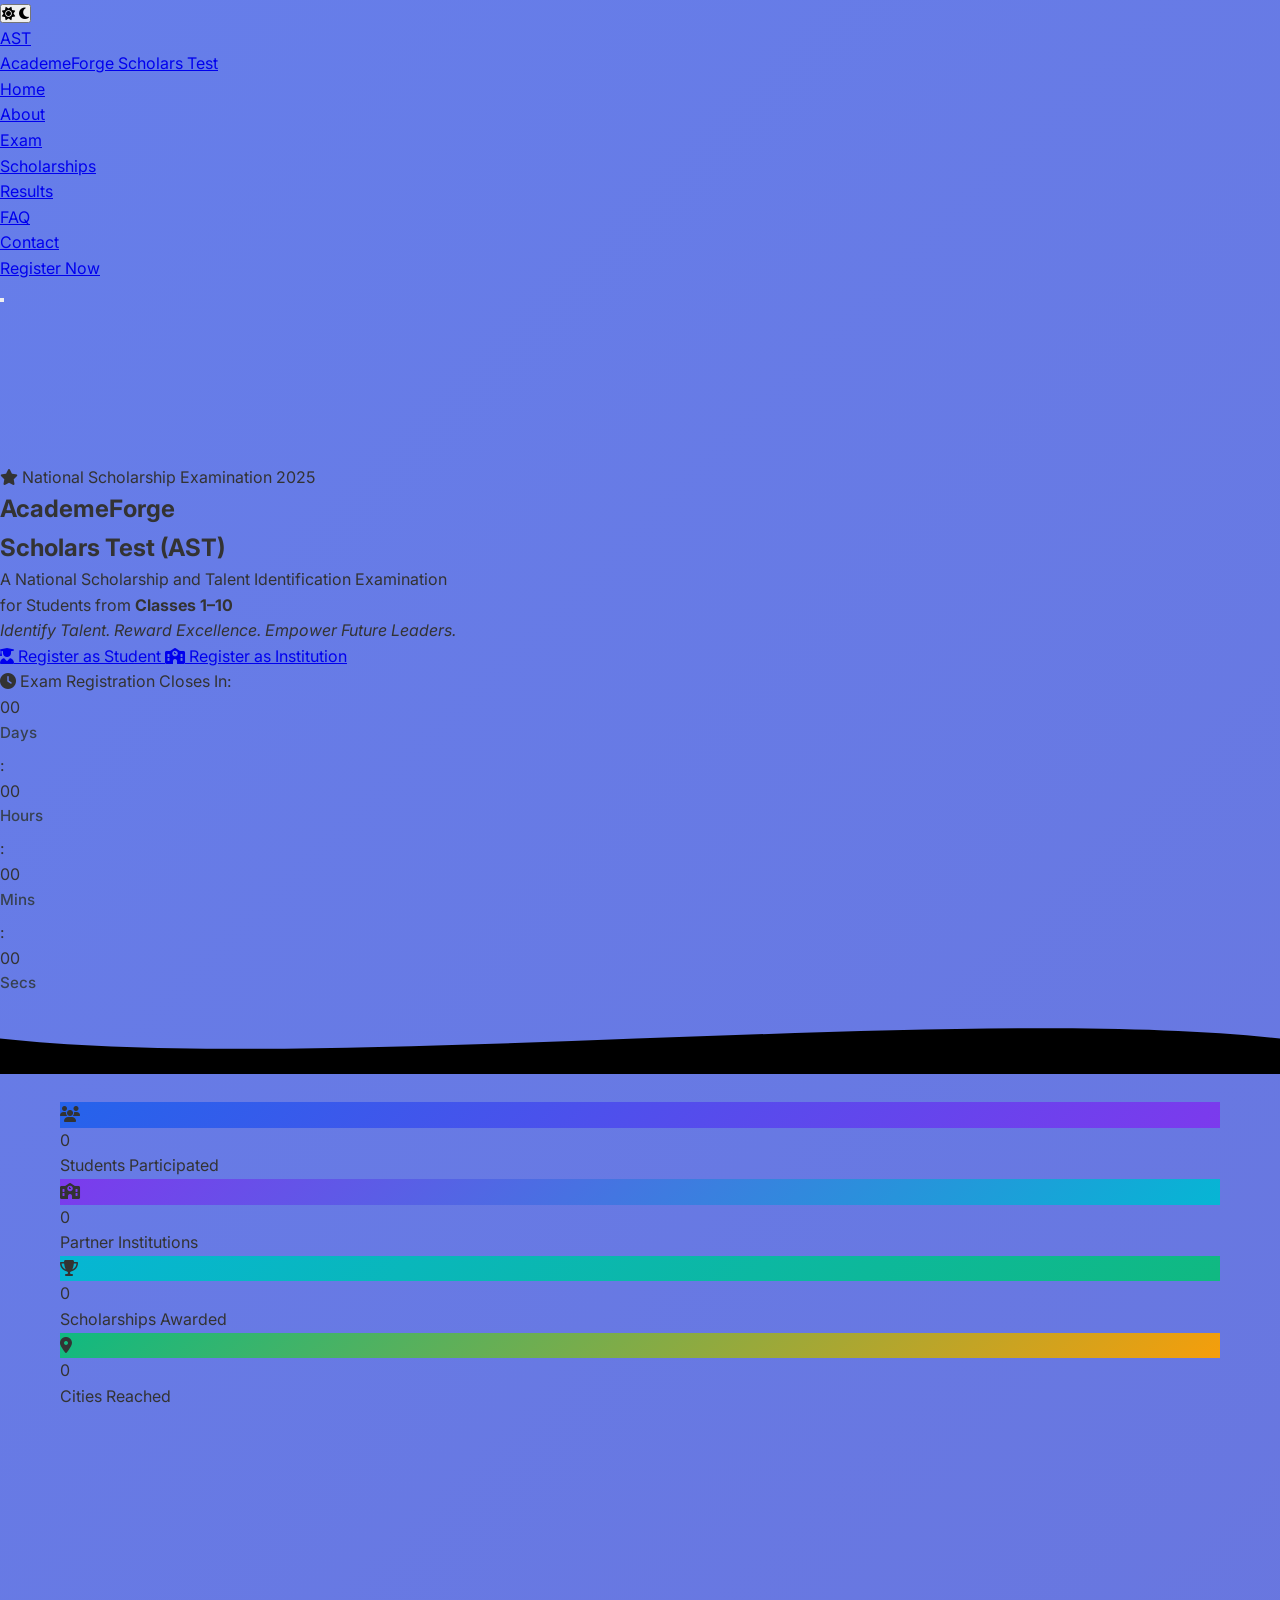
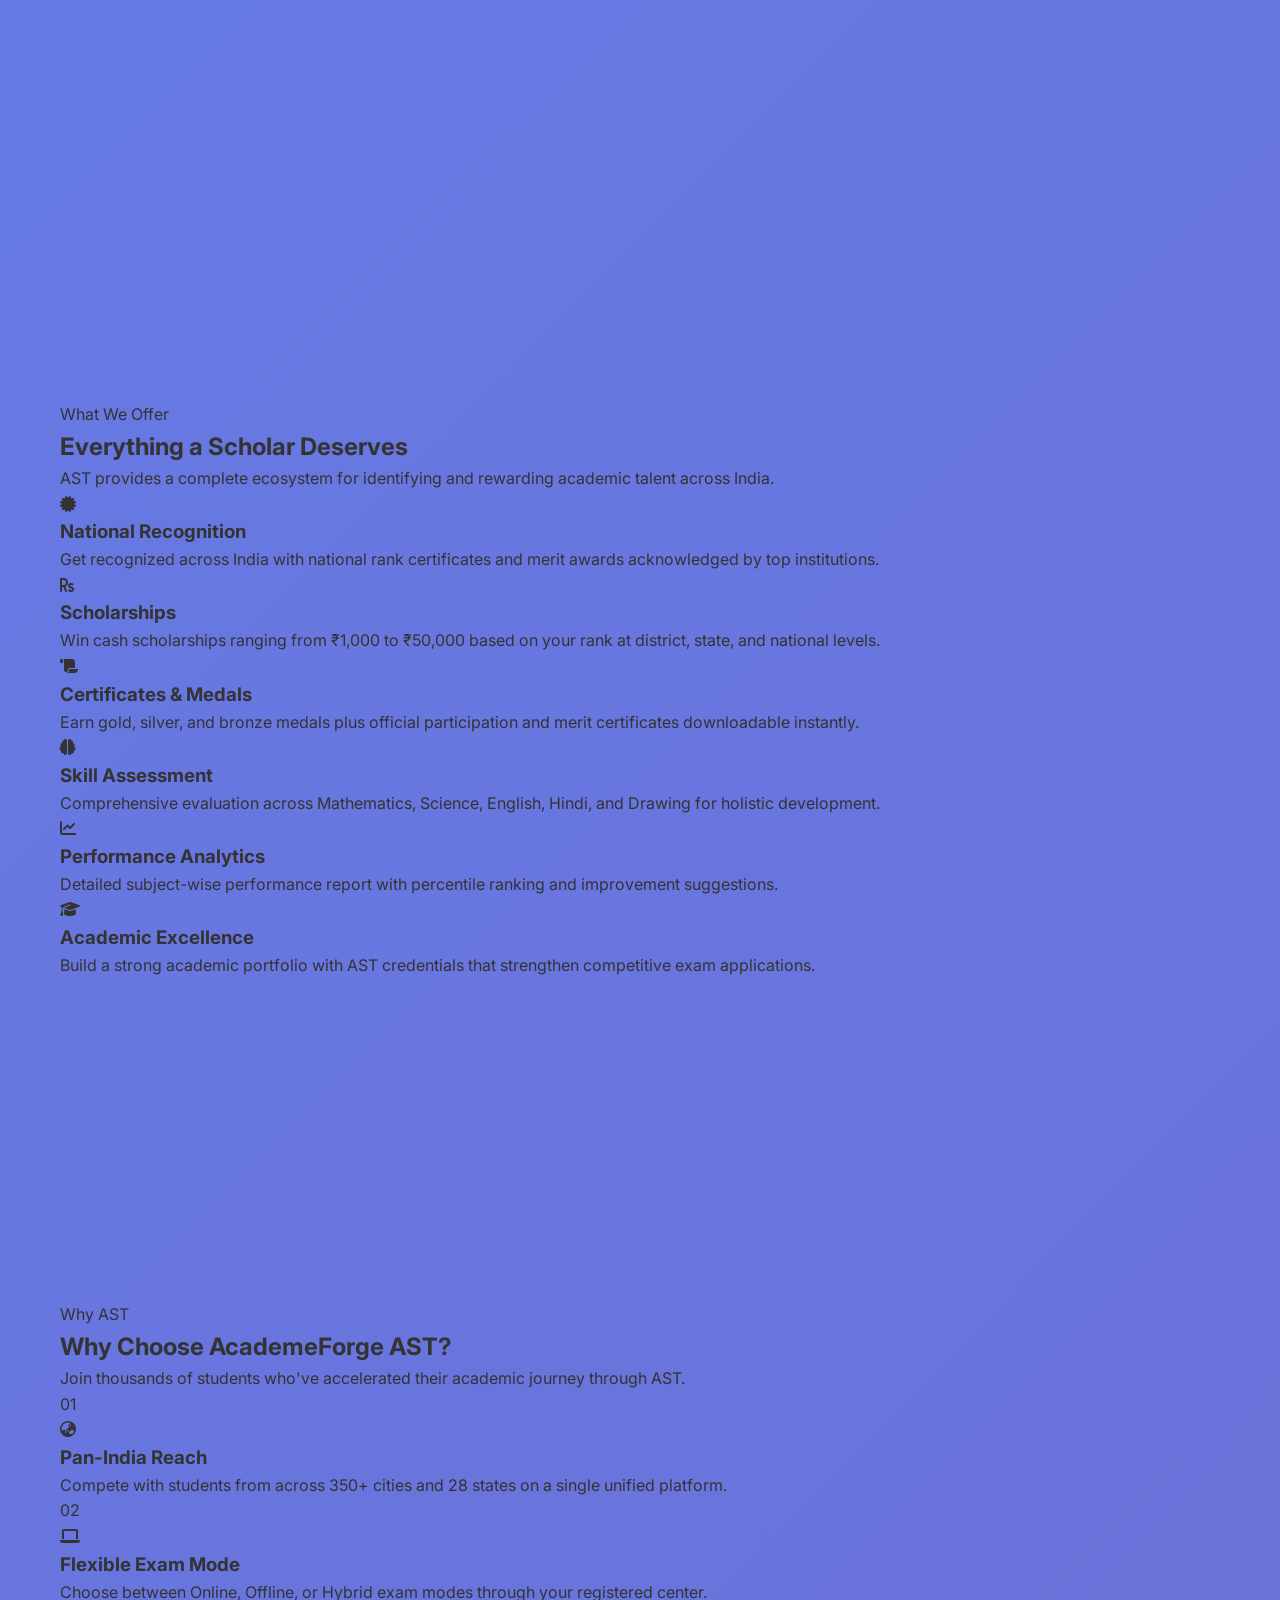
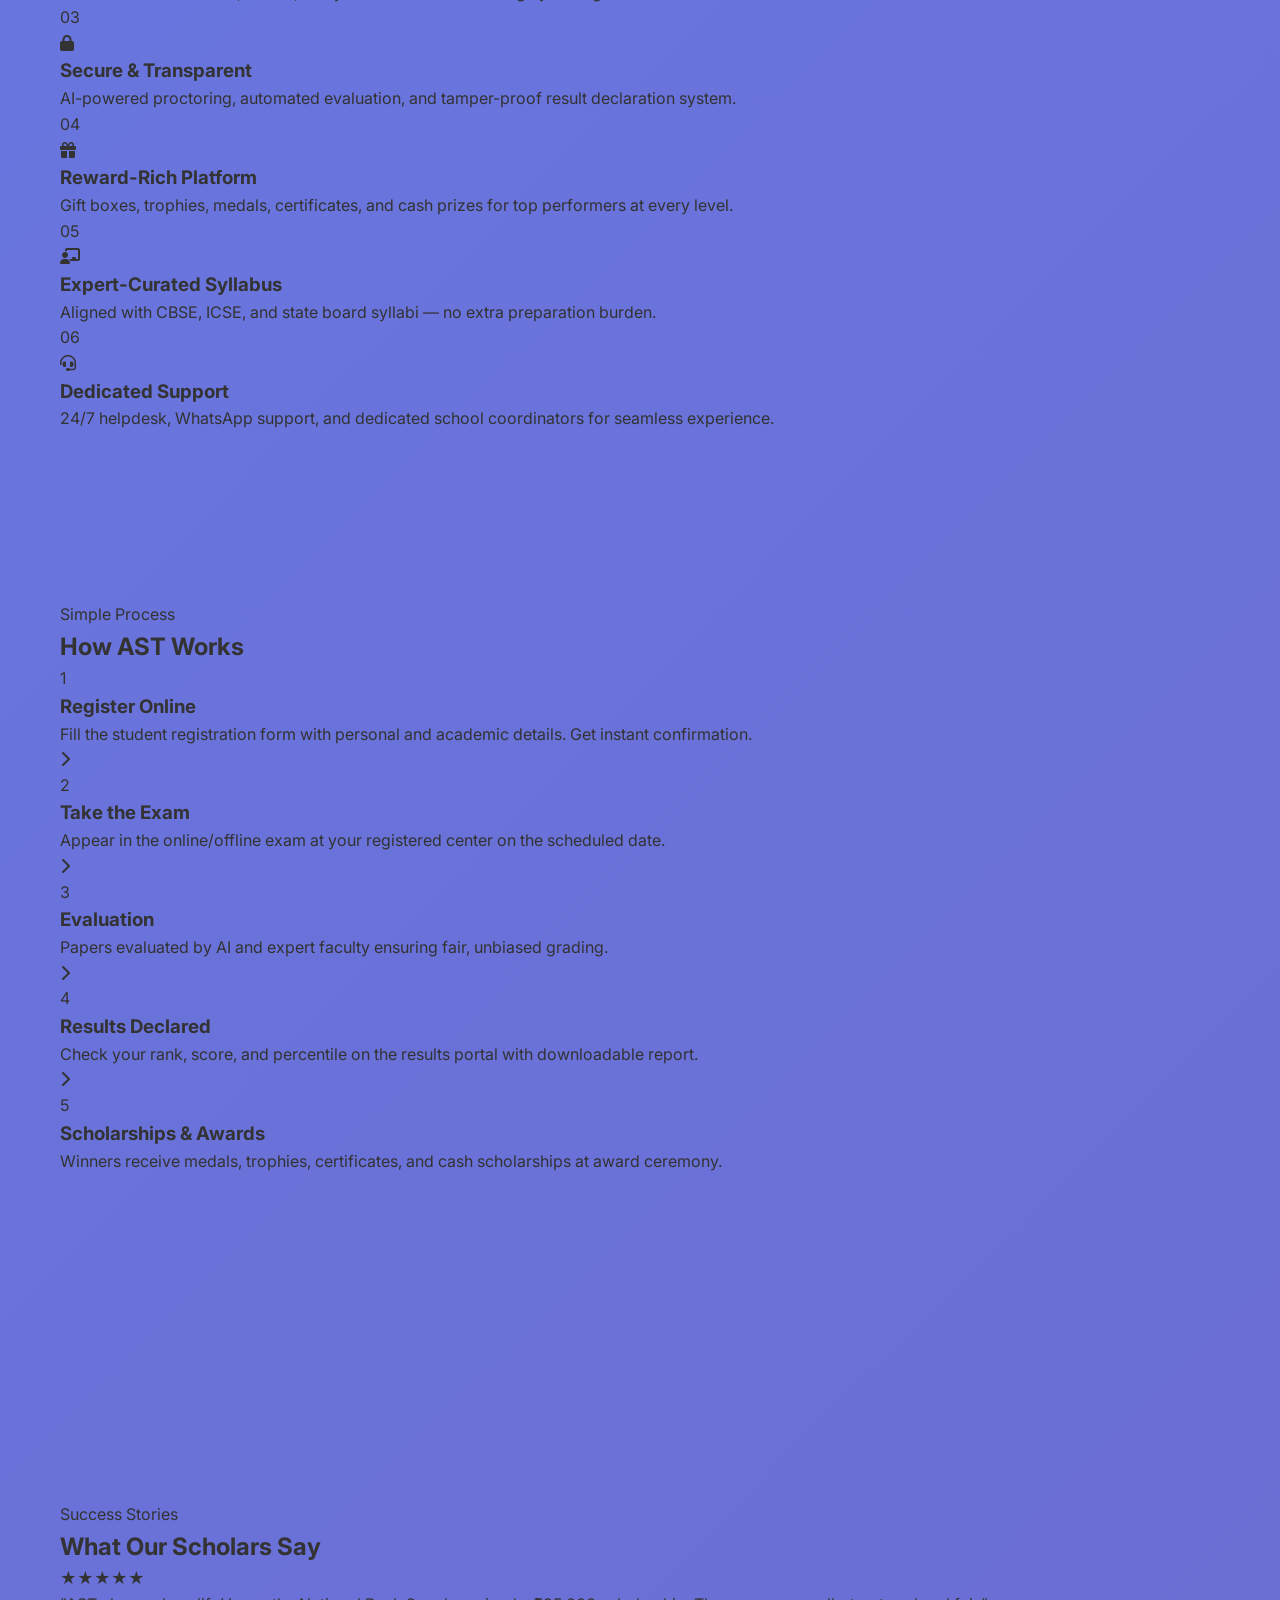
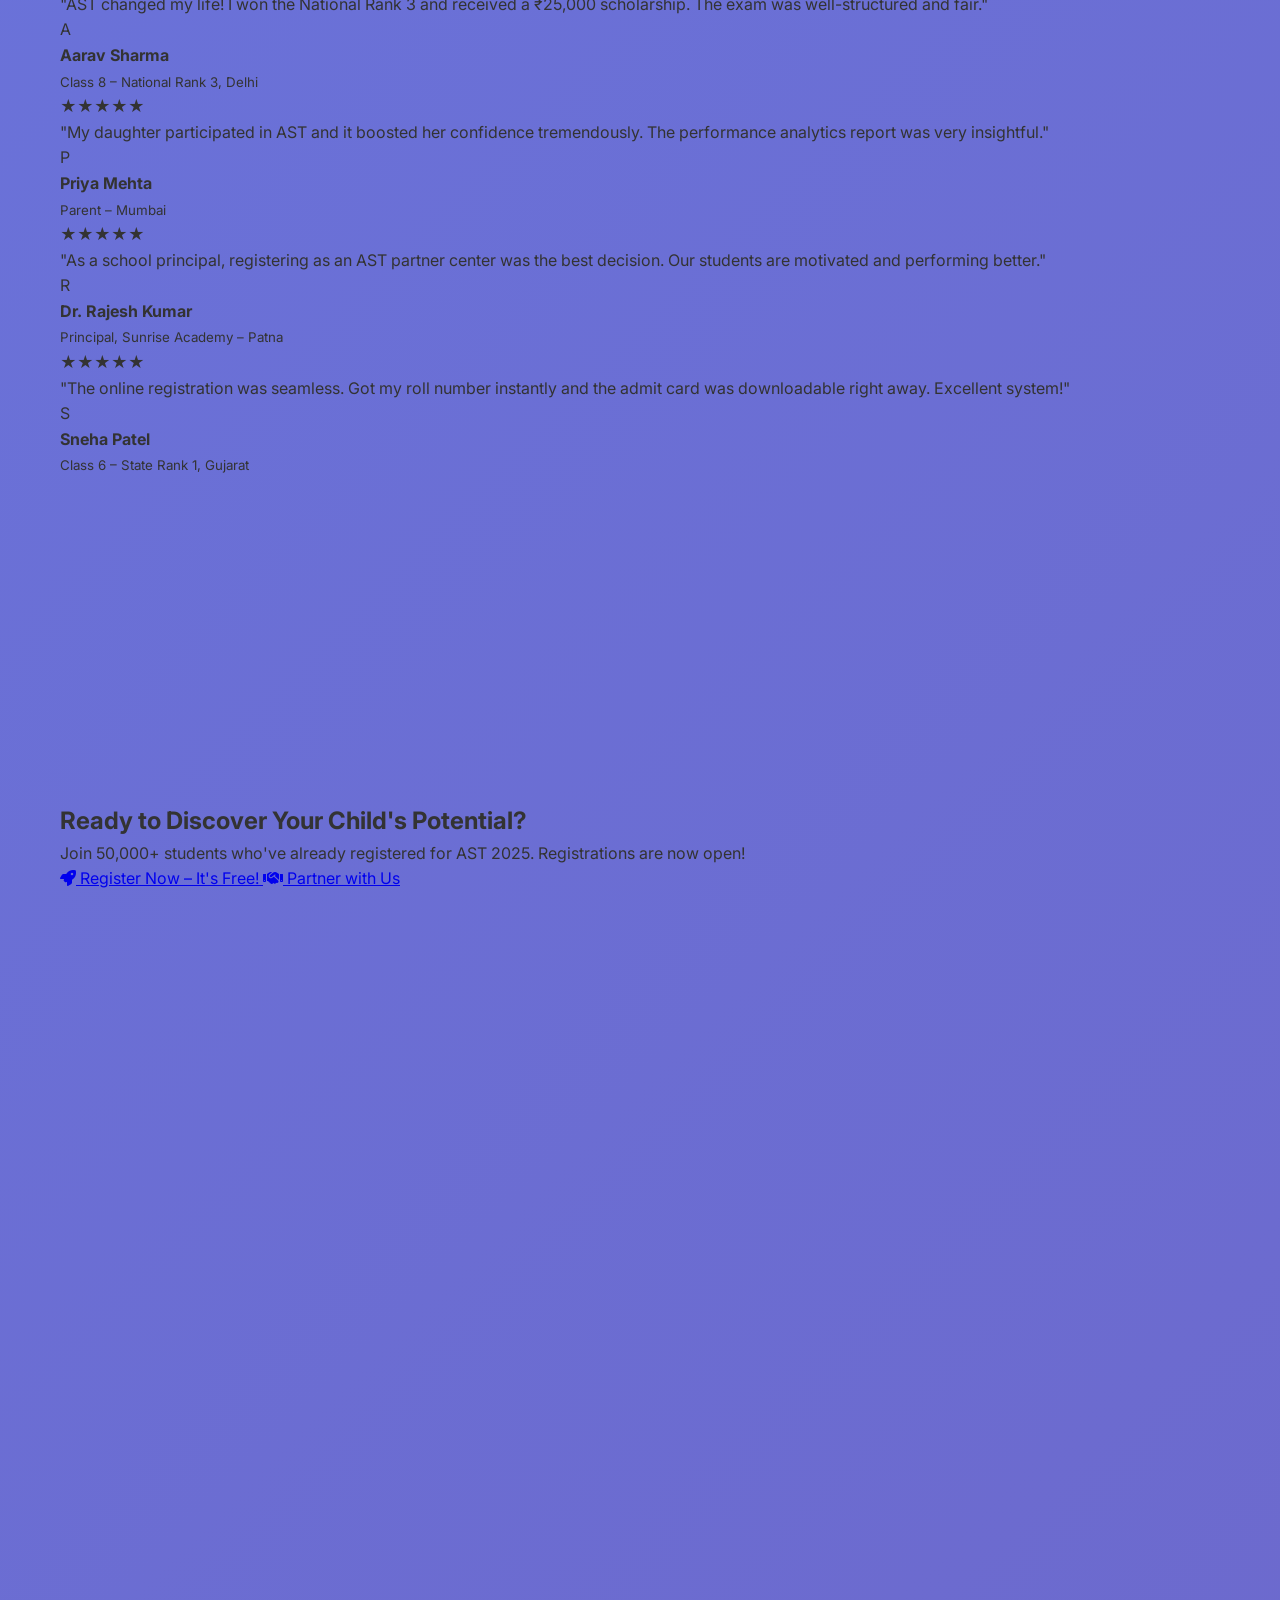
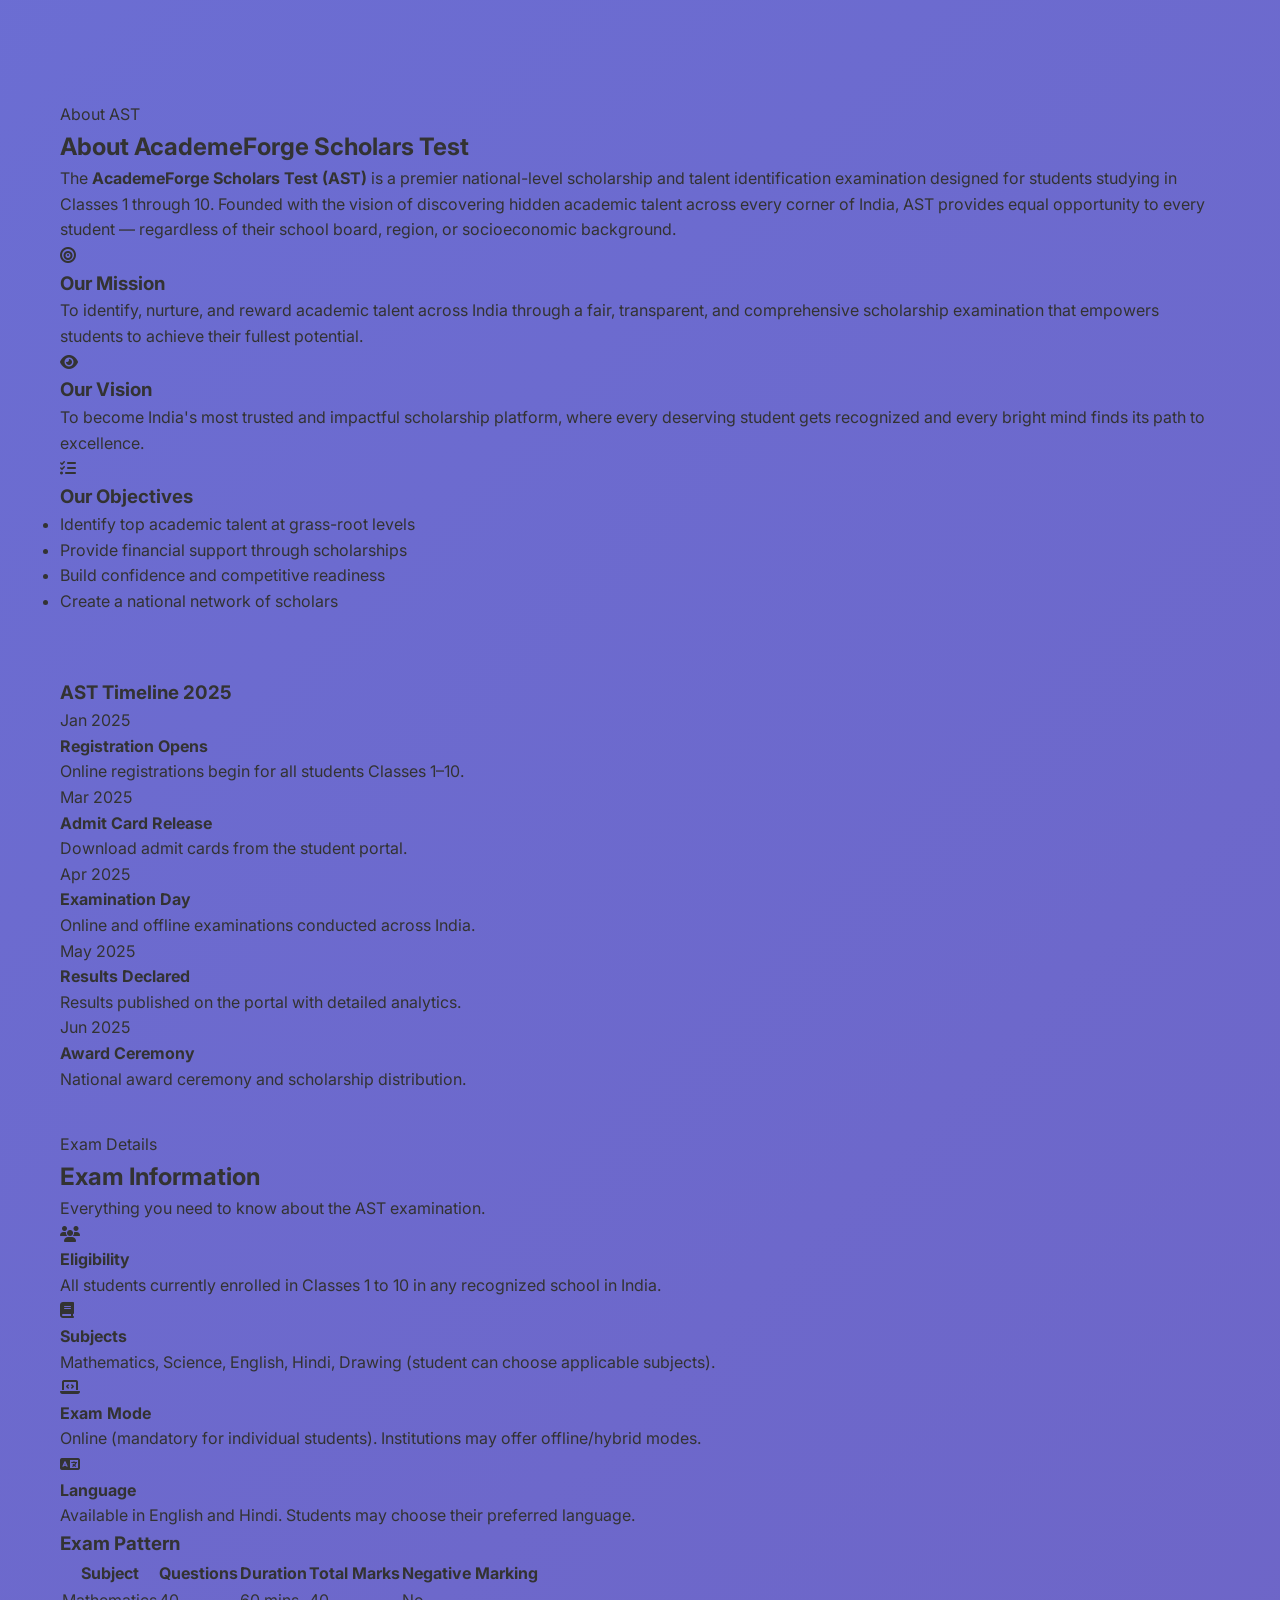
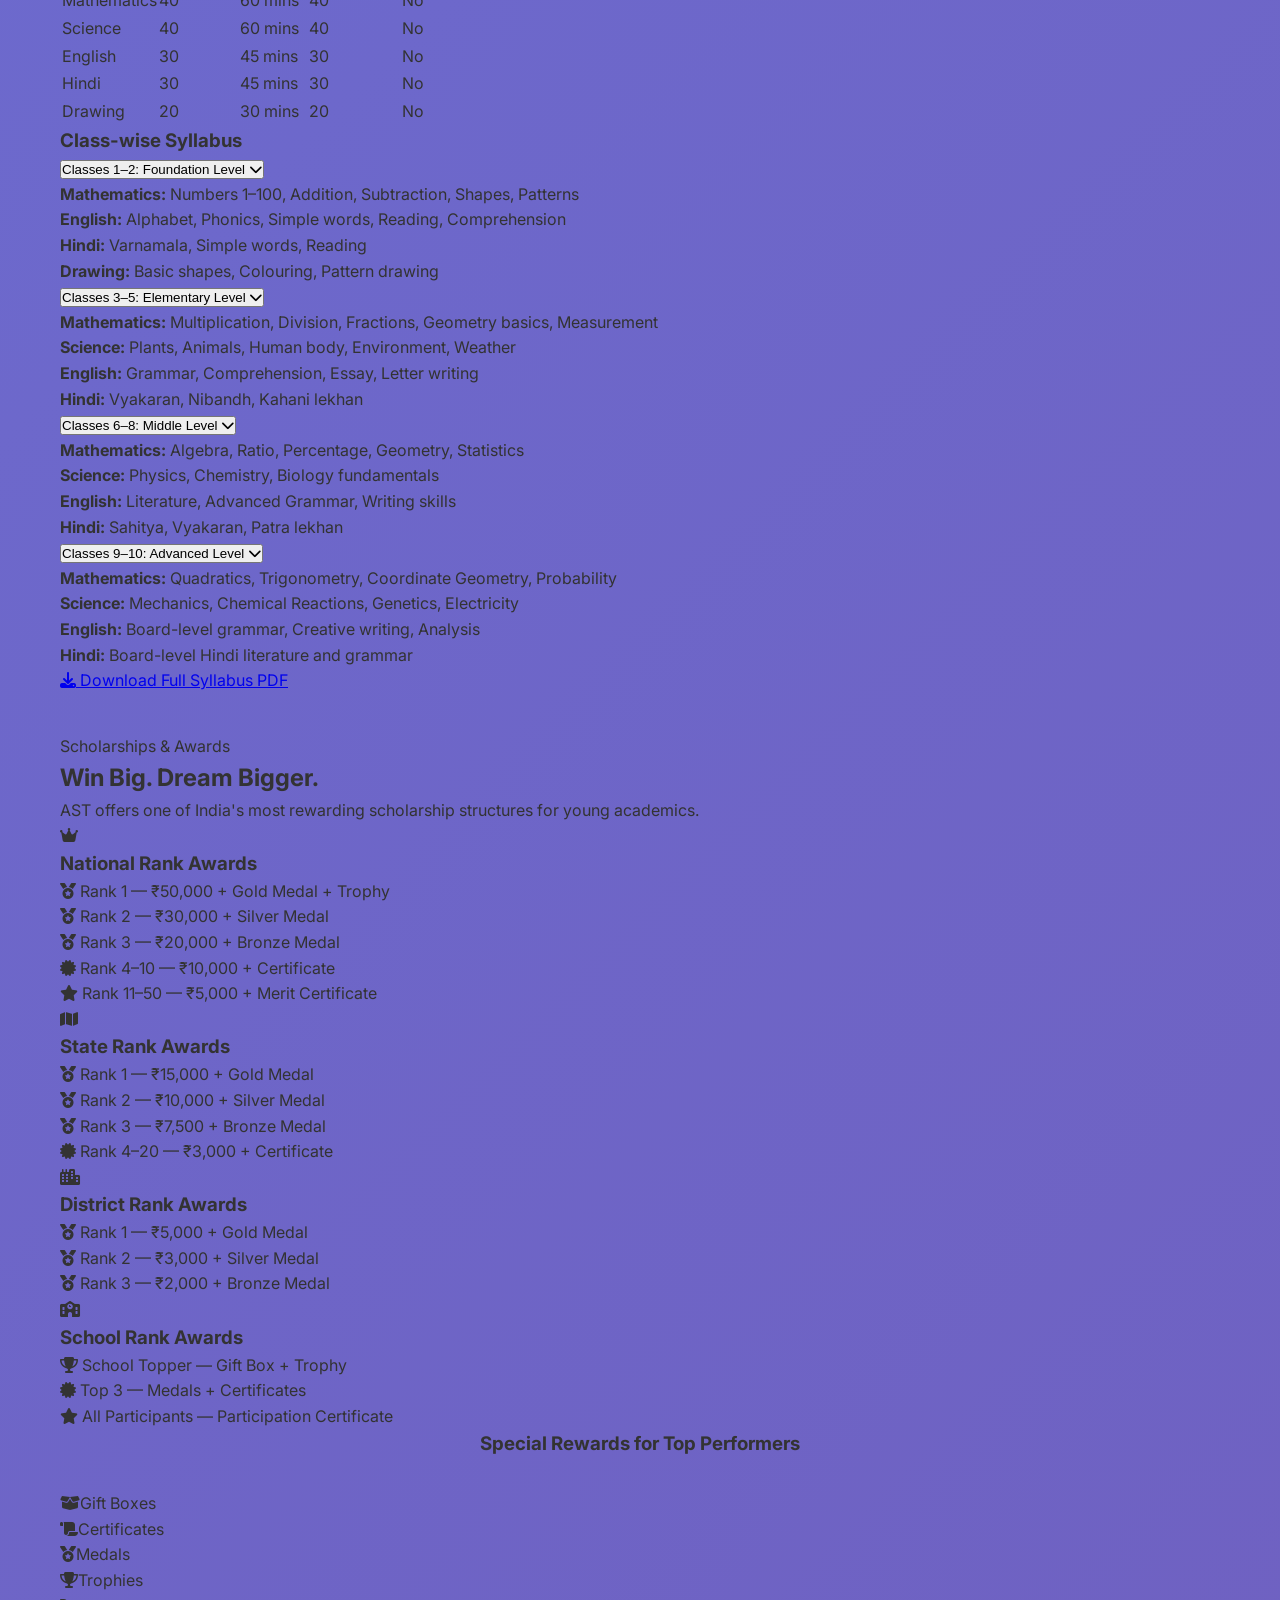
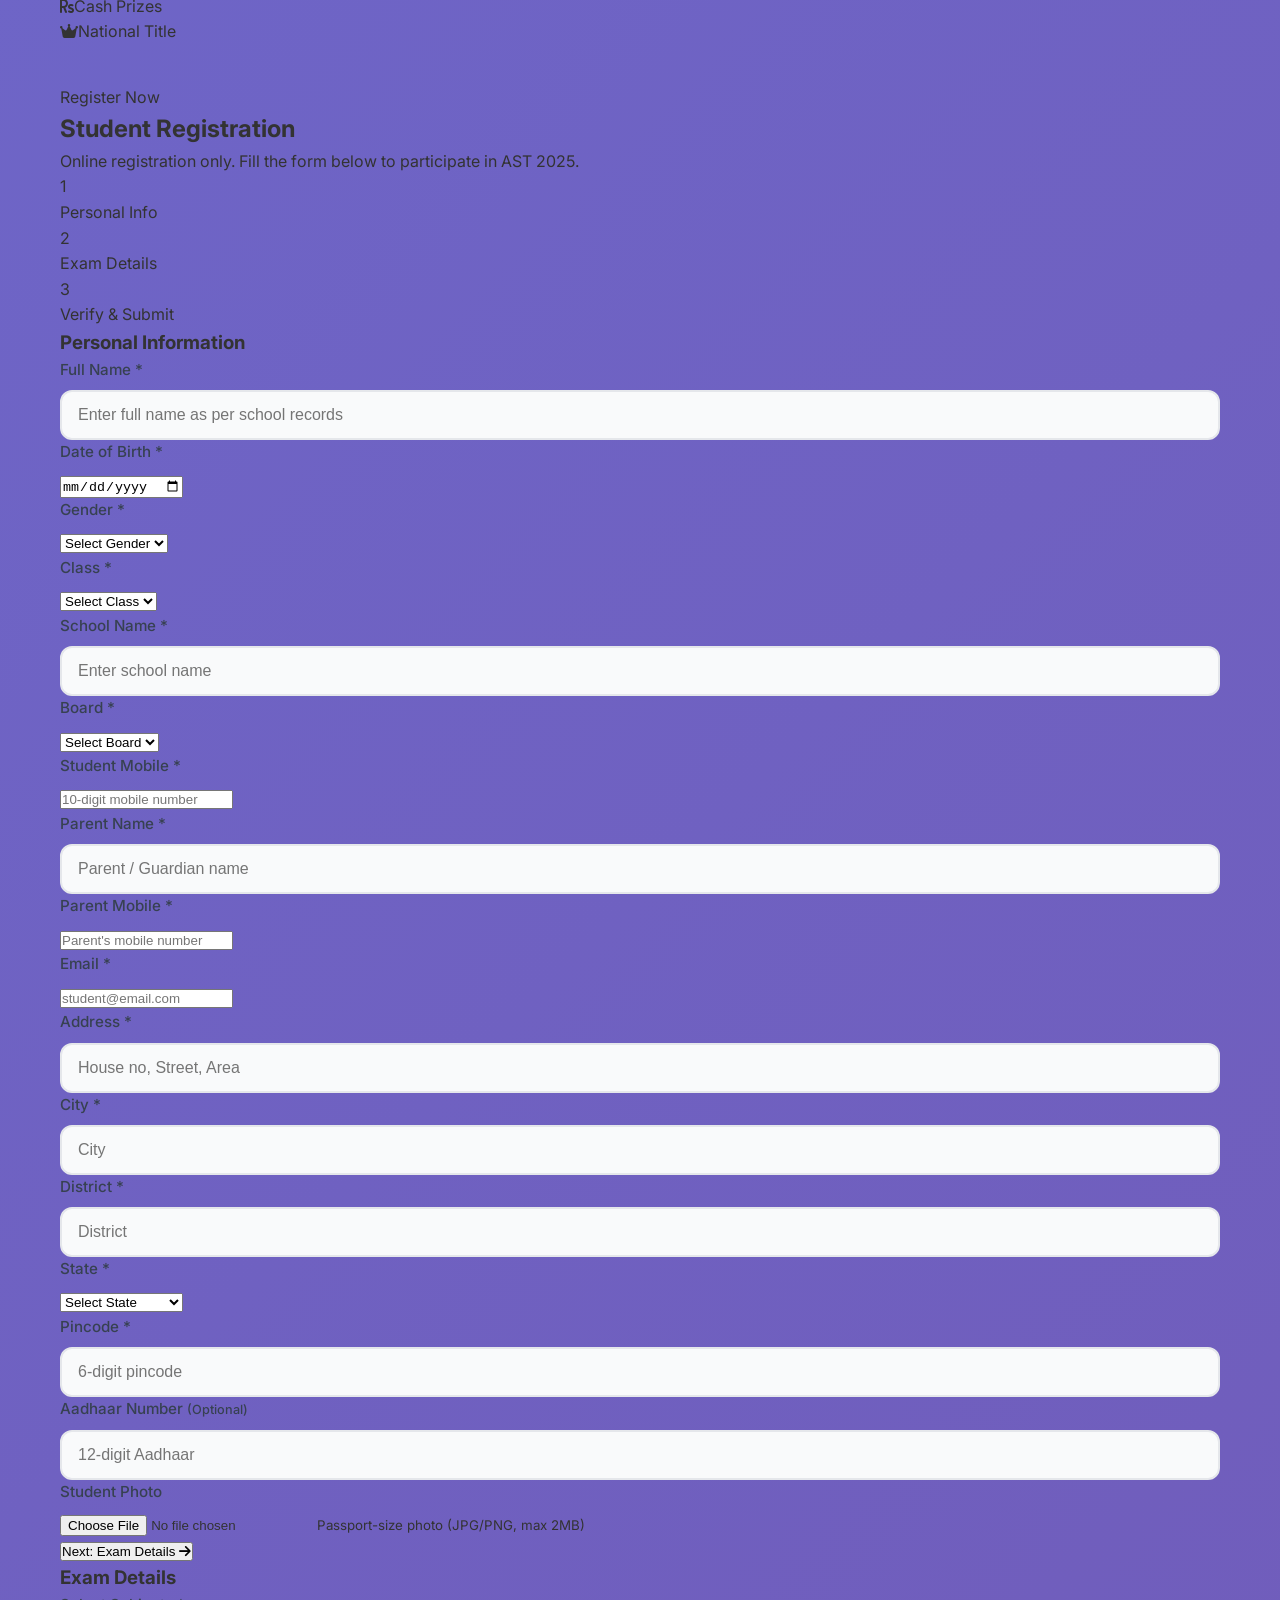
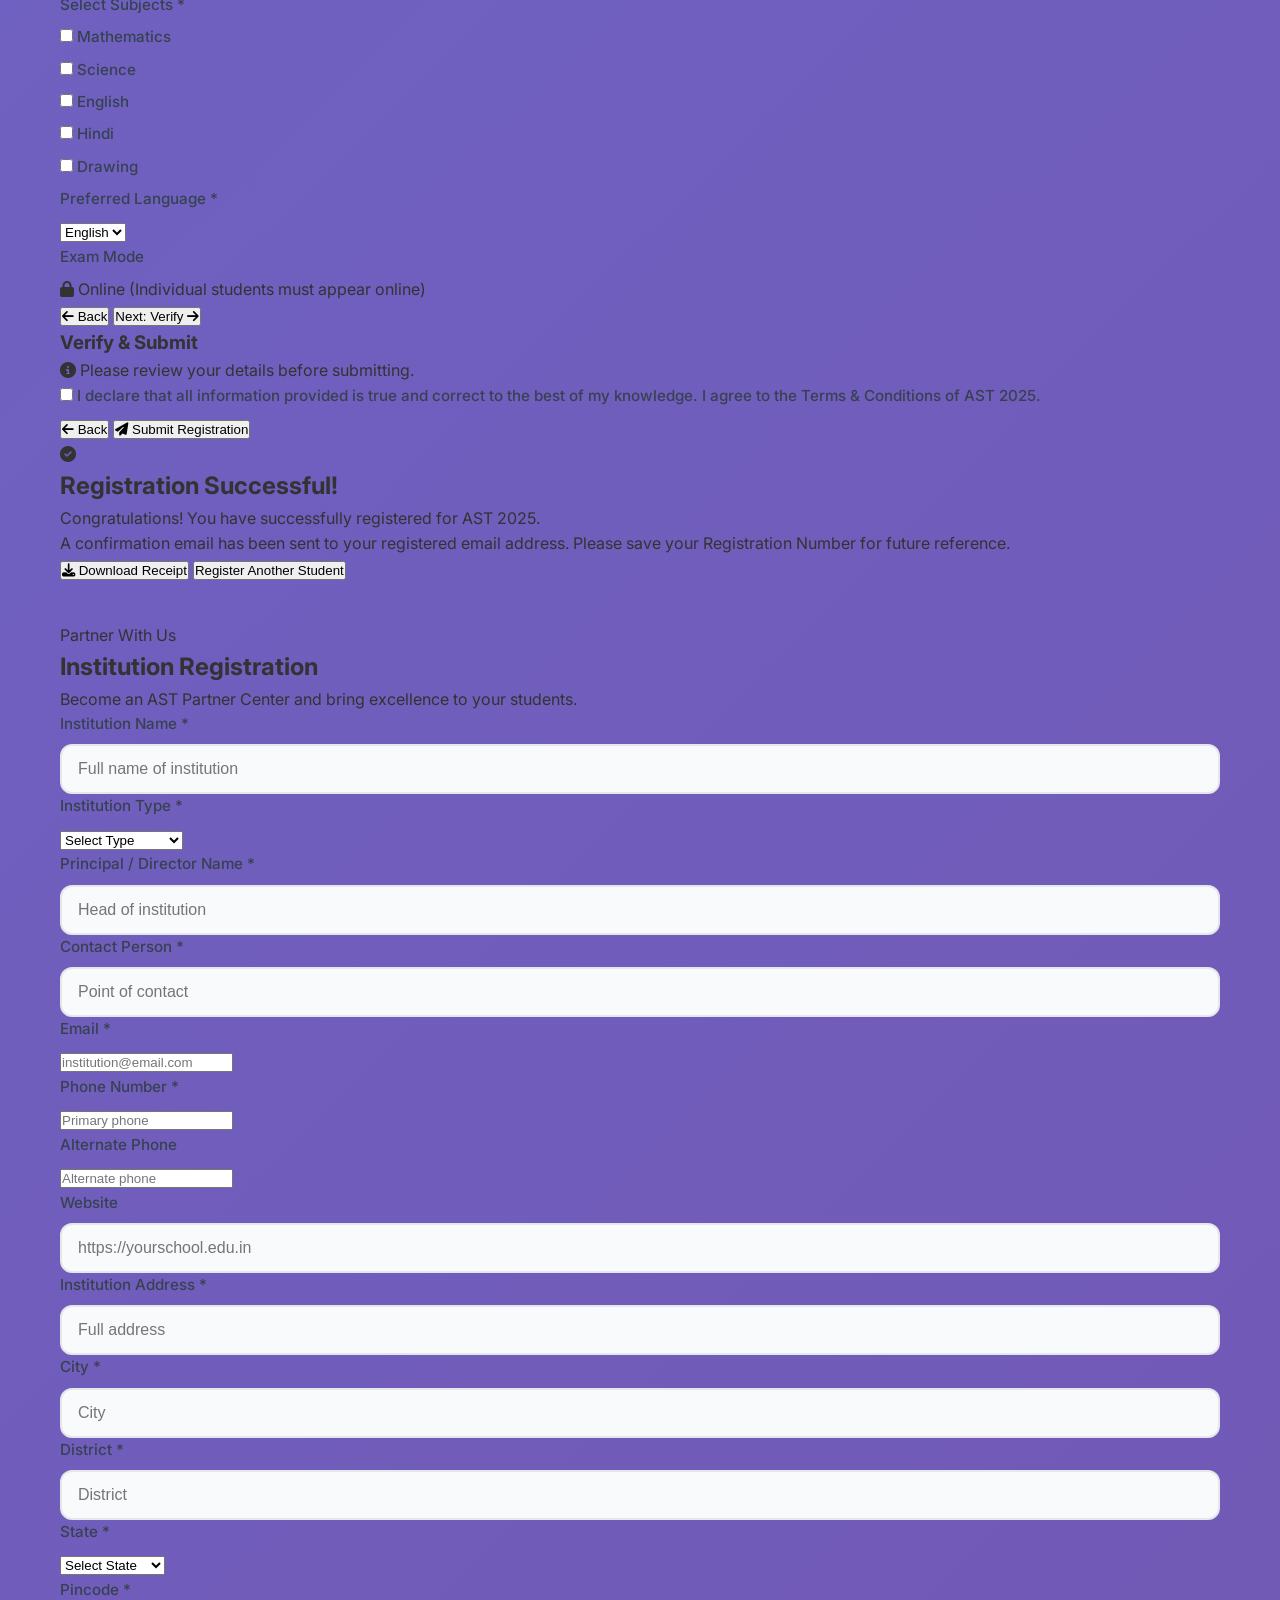
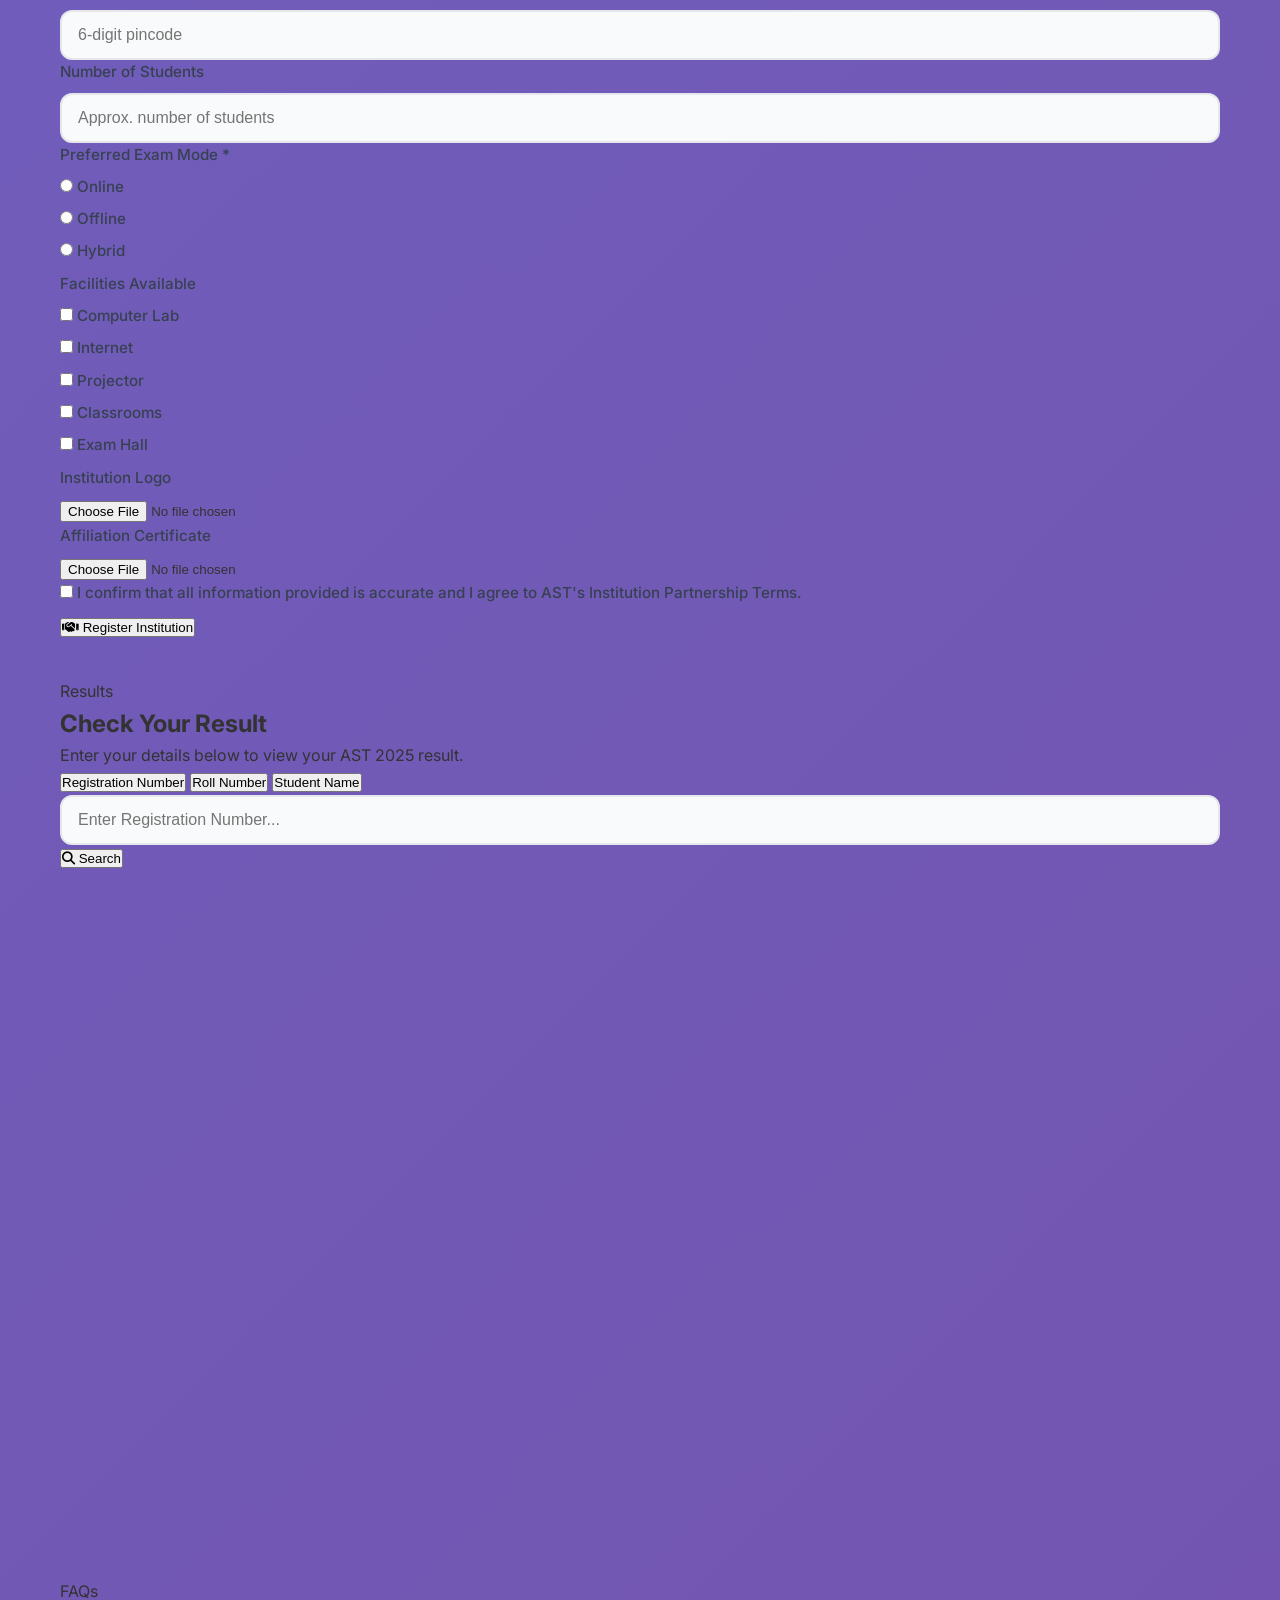
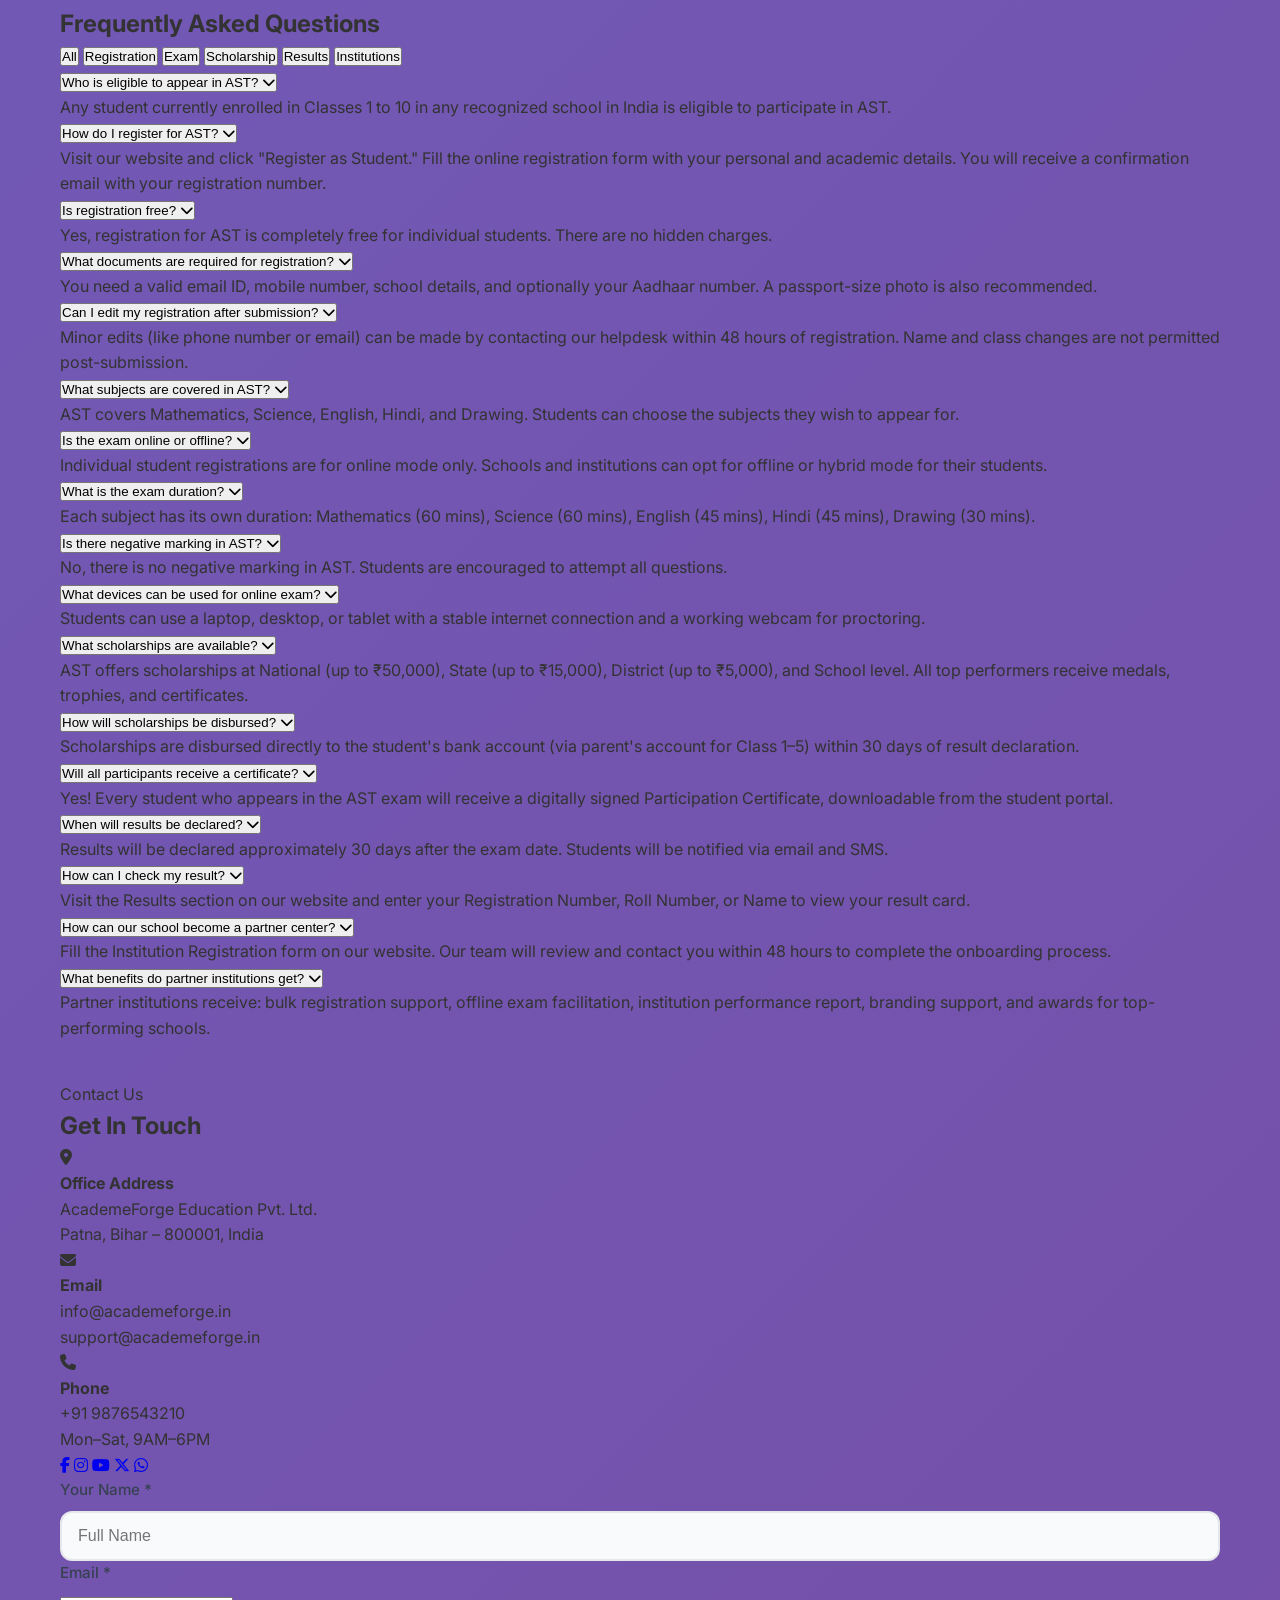
==== commit 4c49b805: "Update Index.html" ====
--- a/Index.html
+++ b/Index.html
@@ -1,295 +1,1222 @@
 <!DOCTYPE html>
-<html lang="en">
+<html lang="en" data-theme="light">
 <head>
-    <meta charset="UTF-8">
-    <meta name="viewport" content="width=device-width, initial-scale=1.0">
-    <title>WebView APK Builder</title>
-    <link href="https://cdnjs.cloudflare.com/ajax/libs/font-awesome/6.0.0/css/all.min.css" rel="stylesheet">
-    <link href="https://fonts.googleapis.com/css2?family=Inter:wght@300;400;500;600;700&display=swap" rel="stylesheet">
-    <link rel="stylesheet" href="styles.css">
-    <link rel="apple-touch-icon" href="/logo192.png"/>
-    <link rel="icon" href="/favicon.ico"/>
+  <meta charset="UTF-8" />
+  <meta name="viewport" content="width=device-width, initial-scale=1.0" />
+  <title>AcademeForge Scholars Test (AST) – Identify Talent. Reward Excellence.</title>
+  <meta name="description" content="AcademeForge Scholars Test (AST) is a National Scholarship and Talent Identification Examination for Students from Classes 1–10. Register now for scholarships, medals, and national recognition." />
+  <meta name="keywords" content="AST, AcademeForge Scholars Test, scholarship exam, talent identification, national scholarship, classes 1-10, student exam" />
+  <meta property="og:title" content="AcademeForge Scholars Test (AST)" />
+  <meta property="og:description" content="National Scholarship and Talent Identification Examination for Students from Classes 1–10." />
+  <meta property="og:type" content="website" />
+  <meta name="twitter:card" content="summary_large_image" />
+  <link rel="icon" href="IMG/AST.svg" type="image/svg+xml" />
+  <link rel="apple-touch-icon" href="IMG/AST.png" />
+  <link rel="preconnect" href="https://fonts.googleapis.com" />
+  <link rel="preconnect" href="https://fonts.gstatic.com" crossorigin />
+  <link href="https://fonts.googleapis.com/css2?family=Poppins:wght@300;400;500;600;700;800;900&family=Inter:wght@300;400;500;600;700&display=swap" rel="stylesheet" />
+  <link rel="stylesheet" href="https://cdnjs.cloudflare.com/ajax/libs/font-awesome/6.5.0/css/all.min.css" />
+  <link rel="stylesheet" href="style.css" />
 </head>
 <body>
+
+<!-- SCROLL PROGRESS BAR -->
+<div id="scroll-progress"></div>
+
+<!-- DARK MODE TOGGLE -->
+<button id="theme-toggle" aria-label="Toggle dark mode" title="Toggle dark mode">
+  <span class="toggle-track">
+    <span class="toggle-thumb">
+      <i class="fas fa-sun sun-icon"></i>
+      <i class="fas fa-moon moon-icon"></i>
+    </span>
+  </span>
+</button>
+
+<!-- NAVBAR -->
+<nav id="navbar">
+  <div class="nav-container">
+    <a href="#home" class="nav-logo">
+      <img src="IMG/AST.svg" alt="AST Logo" class="logo-img" onerror="this.style.display='none'; this.nextElementSibling.style.display='flex'" />
+      <span class="logo-text-fallback" style="display:none">
+        <span class="logo-badge">AST</span>
+      </span>
+      <div class="logo-text">
+        <span class="logo-title">AcademeForge</span>
+        <span class="logo-sub">Scholars Test</span>
+      </div>
+    </a>
+    <ul class="nav-links" id="nav-links">
+      <li><a href="#home" class="nav-link active">Home</a></li>
+      <li><a href="#about" class="nav-link">About</a></li>
+      <li><a href="#exam" class="nav-link">Exam</a></li>
+      <li><a href="#scholarships" class="nav-link">Scholarships</a></li>
+      <li><a href="#results" class="nav-link">Results</a></li>
+      <li><a href="#faq" class="nav-link">FAQ</a></li>
+      <li><a href="#contact" class="nav-link">Contact</a></li>
+      <li><a href="#register" class="nav-link btn-register">Register Now</a></li>
+    </ul>
+    <button class="hamburger" id="hamburger" aria-label="Open menu">
+      <span></span><span></span><span></span>
+    </button>
+  </div>
+</nav>
+
+<!-- MOBILE MENU OVERLAY -->
+<div class="mobile-overlay" id="mobile-overlay"></div>
+
+<!-- ==================== HOME ==================== -->
+<section id="home" class="hero-section">
+  <canvas id="particles-canvas"></canvas>
+  <div class="hero-content">
+    <div class="hero-badge animate-fade-up">
+      <i class="fas fa-star"></i> National Scholarship Examination 2025
+    </div>
+    <h1 class="hero-title animate-fade-up delay-1">
+      <span class="gradient-text">AcademeForge</span><br/>Scholars Test
+      <span class="hero-acronym">(AST)</span>
+    </h1>
+    <p class="hero-subtitle animate-fade-up delay-2">
+      A National Scholarship and Talent Identification Examination<br class="hide-mobile"/> for Students from <strong>Classes 1–10</strong>
+    </p>
+    <p class="hero-tagline animate-fade-up delay-3">
+      <em>Identify Talent. Reward Excellence. Empower Future Leaders.</em>
+    </p>
+    <div class="hero-cta animate-fade-up delay-4">
+      <a href="#register" class="btn btn-primary btn-lg">
+        <i class="fas fa-user-graduate"></i> Register as Student
+      </a>
+      <a href="#institution-register" class="btn btn-outline btn-lg">
+        <i class="fas fa-school"></i> Register as Institution
+      </a>
+    </div>
+    <div class="hero-countdown animate-fade-up delay-5">
+      <div class="countdown-label"><i class="fas fa-clock"></i> Exam Registration Closes In:</div>
+      <div class="countdown-timer" id="countdown">
+        <div class="countdown-item"><span id="cd-days">00</span><label>Days</label></div>
+        <div class="countdown-sep">:</div>
+        <div class="countdown-item"><span id="cd-hours">00</span><label>Hours</label></div>
+        <div class="countdown-sep">:</div>
+        <div class="countdown-item"><span id="cd-mins">00</span><label>Mins</label></div>
+        <div class="countdown-sep">:</div>
+        <div class="countdown-item"><span id="cd-secs">00</span><label>Secs</label></div>
+      </div>
+    </div>
+  </div>
+  <div class="hero-wave">
+    <svg viewBox="0 0 1440 80" preserveAspectRatio="none"><path d="M0,40 C360,80 1080,0 1440,40 L1440,80 L0,80 Z" fill="var(--bg-primary)"/></svg>
+  </div>
+</section>
+
+<!-- STATS COUNTER -->
+<section class="stats-section">
+  <div class="container">
+    <div class="stats-grid">
+      <div class="stat-card animate-on-scroll">
+        <div class="stat-icon" style="background:linear-gradient(135deg,#2563EB,#7C3AED)"><i class="fas fa-users"></i></div>
+        <div class="stat-number" data-target="50000">0</div>
+        <div class="stat-label">Students Participated</div>
+      </div>
+      <div class="stat-card animate-on-scroll">
+        <div class="stat-icon" style="background:linear-gradient(135deg,#7C3AED,#06B6D4)"><i class="fas fa-school"></i></div>
+        <div class="stat-number" data-target="1200">0</div>
+        <div class="stat-label">Partner Institutions</div>
+      </div>
+      <div class="stat-card animate-on-scroll">
+        <div class="stat-icon" style="background:linear-gradient(135deg,#06B6D4,#10B981)"><i class="fas fa-trophy"></i></div>
+        <div class="stat-number" data-target="5000">0</div>
+        <div class="stat-label">Scholarships Awarded</div>
+      </div>
+      <div class="stat-card animate-on-scroll">
+        <div class="stat-icon" style="background:linear-gradient(135deg,#10B981,#F59E0B)"><i class="fas fa-map-marker-alt"></i></div>
+        <div class="stat-number" data-target="350">0</div>
+        <div class="stat-label">Cities Reached</div>
+      </div>
+    </div>
+  </div>
+</section>
+
+<!-- FEATURES GRID -->
+<section class="features-section section">
+  <div class="container">
+    <div class="section-header animate-on-scroll">
+      <span class="section-badge">What We Offer</span>
+      <h2>Everything a <span class="gradient-text">Scholar Deserves</span></h2>
+      <p>AST provides a complete ecosystem for identifying and rewarding academic talent across India.</p>
+    </div>
+    <div class="features-grid">
+      <div class="feature-card animate-on-scroll">
+        <div class="feature-icon"><i class="fas fa-certificate"></i></div>
+        <h3>National Recognition</h3>
+        <p>Get recognized across India with national rank certificates and merit awards acknowledged by top institutions.</p>
+      </div>
+      <div class="feature-card animate-on-scroll">
+        <div class="feature-icon"><i class="fas fa-rupee-sign"></i></div>
+        <h3>Scholarships</h3>
+        <p>Win cash scholarships ranging from ₹1,000 to ₹50,000 based on your rank at district, state, and national levels.</p>
+      </div>
+      <div class="feature-card animate-on-scroll">
+        <div class="feature-icon"><i class="fas fa-scroll"></i></div>
+        <h3>Certificates & Medals</h3>
+        <p>Earn gold, silver, and bronze medals plus official participation and merit certificates downloadable instantly.</p>
+      </div>
+      <div class="feature-card animate-on-scroll">
+        <div class="feature-icon"><i class="fas fa-brain"></i></div>
+        <h3>Skill Assessment</h3>
+        <p>Comprehensive evaluation across Mathematics, Science, English, Hindi, and Drawing for holistic development.</p>
+      </div>
+      <div class="feature-card animate-on-scroll">
+        <div class="feature-icon"><i class="fas fa-chart-line"></i></div>
+        <h3>Performance Analytics</h3>
+        <p>Detailed subject-wise performance report with percentile ranking and improvement suggestions.</p>
+      </div>
+      <div class="feature-card animate-on-scroll">
+        <div class="feature-icon"><i class="fas fa-graduation-cap"></i></div>
+        <h3>Academic Excellence</h3>
+        <p>Build a strong academic portfolio with AST credentials that strengthen competitive exam applications.</p>
+      </div>
+    </div>
+  </div>
+</section>
+
+<!-- WHY CHOOSE AST -->
+<section class="why-section section">
+  <div class="container">
+    <div class="section-header animate-on-scroll">
+      <span class="section-badge">Why AST</span>
+      <h2>Why Choose <span class="gradient-text">AcademeForge AST?</span></h2>
+      <p>Join thousands of students who've accelerated their academic journey through AST.</p>
+    </div>
+    <div class="why-grid">
+      <div class="why-card animate-on-scroll">
+        <div class="why-num">01</div>
+        <div class="why-icon"><i class="fas fa-globe-asia"></i></div>
+        <h3>Pan-India Reach</h3>
+        <p>Compete with students from across 350+ cities and 28 states on a single unified platform.</p>
+      </div>
+      <div class="why-card animate-on-scroll">
+        <div class="why-num">02</div>
+        <div class="why-icon"><i class="fas fa-laptop"></i></div>
+        <h3>Flexible Exam Mode</h3>
+        <p>Choose between Online, Offline, or Hybrid exam modes through your registered center.</p>
+      </div>
+      <div class="why-card animate-on-scroll">
+        <div class="why-num">03</div>
+        <div class="why-icon"><i class="fas fa-lock"></i></div>
+        <h3>Secure & Transparent</h3>
+        <p>AI-powered proctoring, automated evaluation, and tamper-proof result declaration system.</p>
+      </div>
+      <div class="why-card animate-on-scroll">
+        <div class="why-num">04</div>
+        <div class="why-icon"><i class="fas fa-gift"></i></div>
+        <h3>Reward-Rich Platform</h3>
+        <p>Gift boxes, trophies, medals, certificates, and cash prizes for top performers at every level.</p>
+      </div>
+      <div class="why-card animate-on-scroll">
+        <div class="why-num">05</div>
+        <div class="why-icon"><i class="fas fa-chalkboard-teacher"></i></div>
+        <h3>Expert-Curated Syllabus</h3>
+        <p>Aligned with CBSE, ICSE, and state board syllabi — no extra preparation burden.</p>
+      </div>
+      <div class="why-card animate-on-scroll">
+        <div class="why-num">06</div>
+        <div class="why-icon"><i class="fas fa-headset"></i></div>
+        <h3>Dedicated Support</h3>
+        <p>24/7 helpdesk, WhatsApp support, and dedicated school coordinators for seamless experience.</p>
+      </div>
+    </div>
+  </div>
+</section>
+
+<!-- HOW IT WORKS -->
+<section class="how-section section">
+  <div class="container">
+    <div class="section-header animate-on-scroll">
+      <span class="section-badge">Simple Process</span>
+      <h2>How AST <span class="gradient-text">Works</span></h2>
+    </div>
+    <div class="steps-container">
+      <div class="step animate-on-scroll">
+        <div class="step-circle">1</div>
+        <div class="step-content">
+          <h3>Register Online</h3>
+          <p>Fill the student registration form with personal and academic details. Get instant confirmation.</p>
+        </div>
+      </div>
+      <div class="step-arrow"><i class="fas fa-chevron-right"></i></div>
+      <div class="step animate-on-scroll">
+        <div class="step-circle">2</div>
+        <div class="step-content">
+          <h3>Take the Exam</h3>
+          <p>Appear in the online/offline exam at your registered center on the scheduled date.</p>
+        </div>
+      </div>
+      <div class="step-arrow"><i class="fas fa-chevron-right"></i></div>
+      <div class="step animate-on-scroll">
+        <div class="step-circle">3</div>
+        <div class="step-content">
+          <h3>Evaluation</h3>
+          <p>Papers evaluated by AI and expert faculty ensuring fair, unbiased grading.</p>
+        </div>
+      </div>
+      <div class="step-arrow"><i class="fas fa-chevron-right"></i></div>
+      <div class="step animate-on-scroll">
+        <div class="step-circle">4</div>
+        <div class="step-content">
+          <h3>Results Declared</h3>
+          <p>Check your rank, score, and percentile on the results portal with downloadable report.</p>
+        </div>
+      </div>
+      <div class="step-arrow"><i class="fas fa-chevron-right"></i></div>
+      <div class="step animate-on-scroll">
+        <div class="step-circle">5</div>
+        <div class="step-content">
+          <h3>Scholarships & Awards</h3>
+          <p>Winners receive medals, trophies, certificates, and cash scholarships at award ceremony.</p>
+        </div>
+      </div>
+    </div>
+  </div>
+</section>
+
+<!-- TESTIMONIALS -->
+<section class="testimonials-section section">
+  <div class="container">
+    <div class="section-header animate-on-scroll">
+      <span class="section-badge">Success Stories</span>
+      <h2>What Our <span class="gradient-text">Scholars Say</span></h2>
+    </div>
+    <div class="testimonials-grid">
+      <div class="testimonial-card animate-on-scroll">
+        <div class="stars">★★★★★</div>
+        <p>"AST changed my life! I won the National Rank 3 and received a ₹25,000 scholarship. The exam was well-structured and fair."</p>
+        <div class="testimonial-author">
+          <div class="author-avatar">A</div>
+          <div><strong>Aarav Sharma</strong><br/><small>Class 8 – National Rank 3, Delhi</small></div>
+        </div>
+      </div>
+      <div class="testimonial-card animate-on-scroll">
+        <div class="stars">★★★★★</div>
+        <p>"My daughter participated in AST and it boosted her confidence tremendously. The performance analytics report was very insightful."</p>
+        <div class="testimonial-author">
+          <div class="author-avatar">P</div>
+          <div><strong>Priya Mehta</strong><br/><small>Parent – Mumbai</small></div>
+        </div>
+      </div>
+      <div class="testimonial-card animate-on-scroll">
+        <div class="stars">★★★★★</div>
+        <p>"As a school principal, registering as an AST partner center was the best decision. Our students are motivated and performing better."</p>
+        <div class="testimonial-author">
+          <div class="author-avatar">R</div>
+          <div><strong>Dr. Rajesh Kumar</strong><br/><small>Principal, Sunrise Academy – Patna</small></div>
+        </div>
+      </div>
+      <div class="testimonial-card animate-on-scroll">
+        <div class="stars">★★★★★</div>
+        <p>"The online registration was seamless. Got my roll number instantly and the admit card was downloadable right away. Excellent system!"</p>
+        <div class="testimonial-author">
+          <div class="author-avatar">S</div>
+          <div><strong>Sneha Patel</strong><br/><small>Class 6 – State Rank 1, Gujarat</small></div>
+        </div>
+      </div>
+    </div>
+  </div>
+</section>
+
+<!-- CTA BANNER -->
+<section class="cta-banner section">
+  <div class="container">
+    <div class="cta-box animate-on-scroll">
+      <div class="cta-content">
+        <h2>Ready to Discover Your Child's Potential?</h2>
+        <p>Join 50,000+ students who've already registered for AST 2025. Registrations are now open!</p>
+        <div class="cta-buttons">
+          <a href="#register" class="btn btn-white btn-lg">
+            <i class="fas fa-rocket"></i> Register Now – It's Free!
+          </a>
+          <a href="#institution-register" class="btn btn-outline-white btn-lg">
+            <i class="fas fa-handshake"></i> Partner with Us
+          </a>
+        </div>
+      </div>
+    </div>
+  </div>
+</section>
+
+<!-- ==================== ABOUT ==================== -->
+<section id="about" class="about-section section">
+  <div class="container">
+    <div class="section-header animate-on-scroll">
+      <span class="section-badge">About AST</span>
+      <h2>About <span class="gradient-text">AcademeForge Scholars Test</span></h2>
+    </div>
+    <div class="about-intro animate-on-scroll">
+      <p>The <strong>AcademeForge Scholars Test (AST)</strong> is a premier national-level scholarship and talent identification examination designed for students studying in Classes 1 through 10. Founded with the vision of discovering hidden academic talent across every corner of India, AST provides equal opportunity to every student — regardless of their school board, region, or socioeconomic background.</p>
+    </div>
+    <div class="mvg-grid">
+      <div class="mvg-card animate-on-scroll">
+        <div class="mvg-icon"><i class="fas fa-bullseye"></i></div>
+        <h3>Our Mission</h3>
+        <p>To identify, nurture, and reward academic talent across India through a fair, transparent, and comprehensive scholarship examination that empowers students to achieve their fullest potential.</p>
+      </div>
+      <div class="mvg-card animate-on-scroll">
+        <div class="mvg-icon"><i class="fas fa-eye"></i></div>
+        <h3>Our Vision</h3>
+        <p>To become India's most trusted and impactful scholarship platform, where every deserving student gets recognized and every bright mind finds its path to excellence.</p>
+      </div>
+      <div class="mvg-card animate-on-scroll">
+        <div class="mvg-icon"><i class="fas fa-list-check"></i></div>
+        <h3>Our Objectives</h3>
+        <ul>
+          <li>Identify top academic talent at grass-root levels</li>
+          <li>Provide financial support through scholarships</li>
+          <li>Build confidence and competitive readiness</li>
+          <li>Create a national network of scholars</li>
+        </ul>
+      </div>
+    </div>
+    <!-- Timeline -->
+    <div class="section-header animate-on-scroll" style="margin-top:4rem">
+      <h3>AST <span class="gradient-text">Timeline 2025</span></h3>
+    </div>
+    <div class="timeline">
+      <div class="timeline-item animate-on-scroll">
+        <div class="timeline-dot"></div>
+        <div class="timeline-card">
+          <div class="timeline-date">Jan 2025</div>
+          <h4>Registration Opens</h4>
+          <p>Online registrations begin for all students Classes 1–10.</p>
+        </div>
+      </div>
+      <div class="timeline-item animate-on-scroll">
+        <div class="timeline-dot"></div>
+        <div class="timeline-card">
+          <div class="timeline-date">Mar 2025</div>
+          <h4>Admit Card Release</h4>
+          <p>Download admit cards from the student portal.</p>
+        </div>
+      </div>
+      <div class="timeline-item animate-on-scroll">
+        <div class="timeline-dot"></div>
+        <div class="timeline-card">
+          <div class="timeline-date">Apr 2025</div>
+          <h4>Examination Day</h4>
+          <p>Online and offline examinations conducted across India.</p>
+        </div>
+      </div>
+      <div class="timeline-item animate-on-scroll">
+        <div class="timeline-dot"></div>
+        <div class="timeline-card">
+          <div class="timeline-date">May 2025</div>
+          <h4>Results Declared</h4>
+          <p>Results published on the portal with detailed analytics.</p>
+        </div>
+      </div>
+      <div class="timeline-item animate-on-scroll">
+        <div class="timeline-dot"></div>
+        <div class="timeline-card">
+          <div class="timeline-date">Jun 2025</div>
+          <h4>Award Ceremony</h4>
+          <p>National award ceremony and scholarship distribution.</p>
+        </div>
+      </div>
+    </div>
+  </div>
+</section>
+
+<!-- ==================== EXAM DETAILS ==================== -->
+<section id="exam" class="exam-section section">
+  <div class="container">
+    <div class="section-header animate-on-scroll">
+      <span class="section-badge">Exam Details</span>
+      <h2>Exam <span class="gradient-text">Information</span></h2>
+      <p>Everything you need to know about the AST examination.</p>
+    </div>
+
+    <div class="exam-overview-grid">
+      <div class="exam-info-card animate-on-scroll">
+        <i class="fas fa-users"></i>
+        <h4>Eligibility</h4>
+        <p>All students currently enrolled in Classes 1 to 10 in any recognized school in India.</p>
+      </div>
+      <div class="exam-info-card animate-on-scroll">
+        <i class="fas fa-book"></i>
+        <h4>Subjects</h4>
+        <p>Mathematics, Science, English, Hindi, Drawing (student can choose applicable subjects).</p>
+      </div>
+      <div class="exam-info-card animate-on-scroll">
+        <i class="fas fa-laptop-code"></i>
+        <h4>Exam Mode</h4>
+        <p>Online (mandatory for individual students). Institutions may offer offline/hybrid modes.</p>
+      </div>
+      <div class="exam-info-card animate-on-scroll">
+        <i class="fas fa-language"></i>
+        <h4>Language</h4>
+        <p>Available in English and Hindi. Students may choose their preferred language.</p>
+      </div>
+    </div>
+
+    <!-- Exam Pattern Table -->
+    <div class="table-section animate-on-scroll">
+      <h3>Exam Pattern</h3>
+      <div class="table-wrapper">
+        <table class="ast-table">
+          <thead>
+            <tr>
+              <th>Subject</th>
+              <th>Questions</th>
+              <th>Duration</th>
+              <th>Total Marks</th>
+              <th>Negative Marking</th>
+            </tr>
+          </thead>
+          <tbody>
+            <tr><td>Mathematics</td><td>40</td><td>60 mins</td><td>40</td><td>No</td></tr>
+            <tr><td>Science</td><td>40</td><td>60 mins</td><td>40</td><td>No</td></tr>
+            <tr><td>English</td><td>30</td><td>45 mins</td><td>30</td><td>No</td></tr>
+            <tr><td>Hindi</td><td>30</td><td>45 mins</td><td>30</td><td>No</td></tr>
+            <tr><td>Drawing</td><td>20</td><td>30 mins</td><td>20</td><td>No</td></tr>
+          </tbody>
+        </table>
+      </div>
+    </div>
+
+    <!-- Syllabus Accordion -->
+    <div class="syllabus-section animate-on-scroll">
+      <h3>Class-wise Syllabus</h3>
+      <div class="accordion">
+        <div class="accordion-item">
+          <button class="accordion-btn">Classes 1–2: Foundation Level <i class="fas fa-chevron-down"></i></button>
+          <div class="accordion-content">
+            <p><strong>Mathematics:</strong> Numbers 1–100, Addition, Subtraction, Shapes, Patterns<br/>
+            <strong>English:</strong> Alphabet, Phonics, Simple words, Reading, Comprehension<br/>
+            <strong>Hindi:</strong> Varnamala, Simple words, Reading<br/>
+            <strong>Drawing:</strong> Basic shapes, Colouring, Pattern drawing</p>
+          </div>
+        </div>
+        <div class="accordion-item">
+          <button class="accordion-btn">Classes 3–5: Elementary Level <i class="fas fa-chevron-down"></i></button>
+          <div class="accordion-content">
+            <p><strong>Mathematics:</strong> Multiplication, Division, Fractions, Geometry basics, Measurement<br/>
+            <strong>Science:</strong> Plants, Animals, Human body, Environment, Weather<br/>
+            <strong>English:</strong> Grammar, Comprehension, Essay, Letter writing<br/>
+            <strong>Hindi:</strong> Vyakaran, Nibandh, Kahani lekhan</p>
+          </div>
+        </div>
+        <div class="accordion-item">
+          <button class="accordion-btn">Classes 6–8: Middle Level <i class="fas fa-chevron-down"></i></button>
+          <div class="accordion-content">
+            <p><strong>Mathematics:</strong> Algebra, Ratio, Percentage, Geometry, Statistics<br/>
+            <strong>Science:</strong> Physics, Chemistry, Biology fundamentals<br/>
+            <strong>English:</strong> Literature, Advanced Grammar, Writing skills<br/>
+            <strong>Hindi:</strong> Sahitya, Vyakaran, Patra lekhan</p>
+          </div>
+        </div>
+        <div class="accordion-item">
+          <button class="accordion-btn">Classes 9–10: Advanced Level <i class="fas fa-chevron-down"></i></button>
+          <div class="accordion-content">
+            <p><strong>Mathematics:</strong> Quadratics, Trigonometry, Coordinate Geometry, Probability<br/>
+            <strong>Science:</strong> Mechanics, Chemical Reactions, Genetics, Electricity<br/>
+            <strong>English:</strong> Board-level grammar, Creative writing, Analysis<br/>
+            <strong>Hindi:</strong> Board-level Hindi literature and grammar</p>
+          </div>
+        </div>
+      </div>
+      <a href="#" class="btn btn-primary" style="margin-top:1.5rem">
+        <i class="fas fa-download"></i> Download Full Syllabus PDF
+      </a>
+    </div>
+  </div>
+</section>
+
+<!-- ==================== SCHOLARSHIPS ==================== -->
+<section id="scholarships" class="scholarships-section section">
+  <div class="container">
+    <div class="section-header animate-on-scroll">
+      <span class="section-badge">Scholarships & Awards</span>
+      <h2>Win Big. <span class="gradient-text">Dream Bigger.</span></h2>
+      <p>AST offers one of India's most rewarding scholarship structures for young academics.</p>
+    </div>
+
+    <div class="scholarship-categories">
+      <div class="scholarship-card national animate-on-scroll">
+        <div class="scholarship-badge"><i class="fas fa-crown"></i></div>
+        <h3>National Rank Awards</h3>
+        <div class="award-list">
+          <div class="award-item gold"><i class="fas fa-medal"></i> Rank 1 — ₹50,000 + Gold Medal + Trophy</div>
+          <div class="award-item silver"><i class="fas fa-medal"></i> Rank 2 — ₹30,000 + Silver Medal</div>
+          <div class="award-item bronze"><i class="fas fa-medal"></i> Rank 3 — ₹20,000 + Bronze Medal</div>
+          <div class="award-item"><i class="fas fa-certificate"></i> Rank 4–10 — ₹10,000 + Certificate</div>
+          <div class="award-item"><i class="fas fa-star"></i> Rank 11–50 — ₹5,000 + Merit Certificate</div>
+        </div>
+      </div>
+      <div class="scholarship-card state animate-on-scroll">
+        <div class="scholarship-badge"><i class="fas fa-map"></i></div>
+        <h3>State Rank Awards</h3>
+        <div class="award-list">
+          <div class="award-item gold"><i class="fas fa-medal"></i> Rank 1 — ₹15,000 + Gold Medal</div>
+          <div class="award-item silver"><i class="fas fa-medal"></i> Rank 2 — ₹10,000 + Silver Medal</div>
+          <div class="award-item bronze"><i class="fas fa-medal"></i> Rank 3 — ₹7,500 + Bronze Medal</div>
+          <div class="award-item"><i class="fas fa-certificate"></i> Rank 4–20 — ₹3,000 + Certificate</div>
+        </div>
+      </div>
+      <div class="scholarship-card district animate-on-scroll">
+        <div class="scholarship-badge"><i class="fas fa-city"></i></div>
+        <h3>District Rank Awards</h3>
+        <div class="award-list">
+          <div class="award-item gold"><i class="fas fa-medal"></i> Rank 1 — ₹5,000 + Gold Medal</div>
+          <div class="award-item silver"><i class="fas fa-medal"></i> Rank 2 — ₹3,000 + Silver Medal</div>
+          <div class="award-item bronze"><i class="fas fa-medal"></i> Rank 3 — ₹2,000 + Bronze Medal</div>
+        </div>
+      </div>
+      <div class="scholarship-card school animate-on-scroll">
+        <div class="scholarship-badge"><i class="fas fa-school"></i></div>
+        <h3>School Rank Awards</h3>
+        <div class="award-list">
+          <div class="award-item"><i class="fas fa-trophy"></i> School Topper — Gift Box + Trophy</div>
+          <div class="award-item"><i class="fas fa-certificate"></i> Top 3 — Medals + Certificates</div>
+          <div class="award-item"><i class="fas fa-star"></i> All Participants — Participation Certificate</div>
+        </div>
+      </div>
+    </div>
+
+    <div class="gifts-section animate-on-scroll">
+      <h3 style="text-align:center;margin-bottom:2rem">Special Rewards for Top Performers</h3>
+      <div class="gifts-grid">
+        <div class="gift-item"><i class="fas fa-box-open"></i><span>Gift Boxes</span></div>
+        <div class="gift-item"><i class="fas fa-scroll"></i><span>Certificates</span></div>
+        <div class="gift-item"><i class="fas fa-medal"></i><span>Medals</span></div>
+        <div class="gift-item"><i class="fas fa-trophy"></i><span>Trophies</span></div>
+        <div class="gift-item"><i class="fas fa-rupee-sign"></i><span>Cash Prizes</span></div>
+        <div class="gift-item"><i class="fas fa-crown"></i><span>National Title</span></div>
+      </div>
+    </div>
+  </div>
+</section>
+
+<!-- ==================== STUDENT REGISTRATION ==================== -->
+<section id="register" class="register-section section">
+  <div class="container">
+    <div class="section-header animate-on-scroll">
+      <span class="section-badge">Register Now</span>
+      <h2>Student <span class="gradient-text">Registration</span></h2>
+      <p>Online registration only. Fill the form below to participate in AST 2025.</p>
+    </div>
+
+    <div class="form-container animate-on-scroll">
+      <!-- Progress Bar -->
+      <div class="form-progress">
+        <div class="progress-step active" data-step="1">
+          <div class="progress-circle">1</div>
+          <span>Personal Info</span>
+        </div>
+        <div class="progress-line"></div>
+        <div class="progress-step" data-step="2">
+          <div class="progress-circle">2</div>
+          <span>Exam Details</span>
+        </div>
+        <div class="progress-line"></div>
+        <div class="progress-step" data-step="3">
+          <div class="progress-circle">3</div>
+          <span>Verify & Submit</span>
+        </div>
+      </div>
+
+      <form id="student-form" novalidate>
+        <!-- Step 1 -->
+        <div class="form-step active" id="step-1">
+          <h3>Personal Information</h3>
+          <div class="form-grid">
+            <div class="form-group full-width">
+              <label>Full Name *</label>
+              <input type="text" id="s-name" placeholder="Enter full name as per school records" required />
+              <span class="error-msg" id="err-name"></span>
+            </div>
+            <div class="form-group">
+              <label>Date of Birth *</label>
+              <input type="date" id="s-dob" required />
+              <span class="error-msg" id="err-dob"></span>
+            </div>
+            <div class="form-group">
+              <label>Gender *</label>
+              <select id="s-gender" required>
+                <option value="">Select Gender</option>
+                <option>Male</option>
+                <option>Female</option>
+                <option>Other</option>
+              </select>
+              <span class="error-msg" id="err-gender"></span>
+            </div>
+            <div class="form-group">
+              <label>Class *</label>
+              <select id="s-class" required>
+                <option value="">Select Class</option>
+                <option>Class 1</option><option>Class 2</option><option>Class 3</option>
+                <option>Class 4</option><option>Class 5</option><option>Class 6</option>
+                <option>Class 7</option><option>Class 8</option><option>Class 9</option>
+                <option>Class 10</option>
+              </select>
+              <span class="error-msg" id="err-class"></span>
+            </div>
+            <div class="form-group">
+              <label>School Name *</label>
+              <input type="text" id="s-school" placeholder="Enter school name" required />
+              <span class="error-msg" id="err-school"></span>
+            </div>
+            <div class="form-group">
+              <label>Board *</label>
+              <select id="s-board" required>
+                <option value="">Select Board</option>
+                <option>CBSE</option><option>ICSE</option><option>State Board</option><option>Other</option>
+              </select>
+            </div>
+            <div class="form-group">
+              <label>Student Mobile *</label>
+              <input type="tel" id="s-mobile" placeholder="10-digit mobile number" required />
+              <span class="error-msg" id="err-mobile"></span>
+            </div>
+            <div class="form-group">
+              <label>Parent Name *</label>
+              <input type="text" id="s-parent" placeholder="Parent / Guardian name" required />
+            </div>
+            <div class="form-group">
+              <label>Parent Mobile *</label>
+              <input type="tel" id="s-pmobile" placeholder="Parent's mobile number" required />
+              <span class="error-msg" id="err-pmobile"></span>
+            </div>
+            <div class="form-group">
+              <label>Email *</label>
+              <input type="email" id="s-email" placeholder="student@email.com" required />
+              <span class="error-msg" id="err-email"></span>
+            </div>
+            <div class="form-group full-width">
+              <label>Address *</label>
+              <input type="text" id="s-address" placeholder="House no, Street, Area" required />
+            </div>
+            <div class="form-group">
+              <label>City *</label>
+              <input type="text" id="s-city" placeholder="City" required />
+            </div>
+            <div class="form-group">
+              <label>District *</label>
+              <input type="text" id="s-district" placeholder="District" required />
+            </div>
+            <div class="form-group">
+              <label>State *</label>
+              <select id="s-state" required>
+                <option value="">Select State</option>
+                <option>Andhra Pradesh</option><option>Bihar</option><option>Delhi</option>
+                <option>Gujarat</option><option>Jharkhand</option><option>Karnataka</option>
+                <option>Kerala</option><option>Madhya Pradesh</option><option>Maharashtra</option>
+                <option>Odisha</option><option>Punjab</option><option>Rajasthan</option>
+                <option>Tamil Nadu</option><option>Telangana</option><option>Uttar Pradesh</option>
+                <option>Uttarakhand</option><option>West Bengal</option><option>Other</option>
+              </select>
+            </div>
+            <div class="form-group">
+              <label>Pincode *</label>
+              <input type="text" id="s-pin" placeholder="6-digit pincode" required maxlength="6" />
+              <span class="error-msg" id="err-pin"></span>
+            </div>
+            <div class="form-group">
+              <label>Aadhaar Number <small>(Optional)</small></label>
+              <input type="text" id="s-aadhaar" placeholder="12-digit Aadhaar" maxlength="12" />
+            </div>
+            <div class="form-group">
+              <label>Student Photo</label>
+              <input type="file" id="s-photo" accept="image/*" />
+              <small>Passport-size photo (JPG/PNG, max 2MB)</small>
+            </div>
+          </div>
+          <div class="form-nav">
+            <button type="button" class="btn btn-primary" onclick="nextStep(2)">Next: Exam Details <i class="fas fa-arrow-right"></i></button>
+          </div>
+        </div>
+
+        <!-- Step 2 -->
+        <div class="form-step" id="step-2">
+          <h3>Exam Details</h3>
+          <div class="form-group">
+            <label>Select Subjects *</label>
+            <div class="checkbox-grid">
+              <label class="checkbox-item"><input type="checkbox" name="subjects" value="Mathematics" /> Mathematics</label>
+              <label class="checkbox-item"><input type="checkbox" name="subjects" value="Science" /> Science</label>
+              <label class="checkbox-item"><input type="checkbox" name="subjects" value="English" /> English</label>
+              <label class="checkbox-item"><input type="checkbox" name="subjects" value="Hindi" /> Hindi</label>
+              <label class="checkbox-item"><input type="checkbox" name="subjects" value="Drawing" /> Drawing</label>
+            </div>
+            <span class="error-msg" id="err-subjects"></span>
+          </div>
+          <div class="form-group">
+            <label>Preferred Language *</label>
+            <select id="s-lang">
+              <option value="English">English</option>
+              <option value="Hindi">Hindi</option>
+            </select>
+          </div>
+          <div class="form-group">
+            <label>Exam Mode</label>
+            <div class="locked-field">
+              <i class="fas fa-lock"></i> Online (Individual students must appear online)
+            </div>
+          </div>
+          <div class="form-nav">
+            <button type="button" class="btn btn-outline" onclick="prevStep(1)"><i class="fas fa-arrow-left"></i> Back</button>
+            <button type="button" class="btn btn-primary" onclick="nextStep(3)">Next: Verify <i class="fas fa-arrow-right"></i></button>
+          </div>
+        </div>
+
+        <!-- Step 3 -->
+        <div class="form-step" id="step-3">
+          <h3>Verify & Submit</h3>
+          <div class="preview-card" id="preview-details">
+            <p class="preview-note"><i class="fas fa-info-circle"></i> Please review your details before submitting.</p>
+            <div id="preview-content"></div>
+          </div>
+          <div class="declaration-box">
+            <label class="checkbox-item">
+              <input type="checkbox" id="declaration" required />
+              I declare that all information provided is true and correct to the best of my knowledge. I agree to the Terms & Conditions of AST 2025.
+            </label>
+            <span class="error-msg" id="err-declaration"></span>
+          </div>
+          <div class="form-nav">
+            <button type="button" class="btn btn-outline" onclick="prevStep(2)"><i class="fas fa-arrow-left"></i> Back</button>
+            <button type="submit" class="btn btn-primary btn-lg" id="submit-btn">
+              <i class="fas fa-paper-plane"></i> Submit Registration
+            </button>
+          </div>
+        </div>
+
+        <!-- Success -->
+        <div class="form-step" id="step-success">
+          <div class="success-screen">
+            <div class="success-icon"><i class="fas fa-check-circle"></i></div>
+            <h2>Registration Successful!</h2>
+            <p>Congratulations! You have successfully registered for AST 2025.</p>
+            <div class="reg-number" id="reg-number"></div>
+            <p class="success-note">A confirmation email has been sent to your registered email address. Please save your Registration Number for future reference.</p>
+            <div class="success-actions">
+              <button class="btn btn-primary" onclick="downloadReceipt()"><i class="fas fa-download"></i> Download Receipt</button>
+              <button class="btn btn-outline" onclick="resetForm()">Register Another Student</button>
+            </div>
+          </div>
+        </div>
+      </form>
+    </div>
+  </div>
+</section>
+
+<!-- ==================== INSTITUTION REGISTRATION ==================== -->
+<section id="institution-register" class="institution-section section">
+  <div class="container">
+    <div class="section-header animate-on-scroll">
+      <span class="section-badge">Partner With Us</span>
+      <h2>Institution <span class="gradient-text">Registration</span></h2>
+      <p>Become an AST Partner Center and bring excellence to your students.</p>
+    </div>
+
+    <div class="form-container animate-on-scroll">
+      <form id="institution-form" novalidate>
+        <div class="form-grid">
+          <div class="form-group full-width">
+            <label>Institution Name *</label>
+            <input type="text" id="i-name" placeholder="Full name of institution" required />
+          </div>
+          <div class="form-group">
+            <label>Institution Type *</label>
+            <select id="i-type" required>
+              <option value="">Select Type</option>
+              <option>School</option><option>Coaching Center</option>
+              <option>Academy</option><option>NGO</option><option>Other</option>
+            </select>
+          </div>
+          <div class="form-group">
+            <label>Principal / Director Name *</label>
+            <input type="text" id="i-principal" placeholder="Head of institution" required />
+          </div>
+          <div class="form-group">
+            <label>Contact Person *</label>
+            <input type="text" id="i-contact" placeholder="Point of contact" required />
+          </div>
+          <div class="form-group">
+            <label>Email *</label>
+            <input type="email" id="i-email" placeholder="institution@email.com" required />
+          </div>
+          <div class="form-group">
+            <label>Phone Number *</label>
+            <input type="tel" id="i-phone" placeholder="Primary phone" required />
+          </div>
+          <div class="form-group">
+            <label>Alternate Phone</label>
+            <input type="tel" id="i-altphone" placeholder="Alternate phone" />
+          </div>
+          <div class="form-group">
+            <label>Website</label>
+            <input type="url" id="i-website" placeholder="https://yourschool.edu.in" />
+          </div>
+          <div class="form-group full-width">
+            <label>Institution Address *</label>
+            <input type="text" id="i-address" placeholder="Full address" required />
+          </div>
+          <div class="form-group">
+            <label>City *</label>
+            <input type="text" id="i-city" placeholder="City" required />
+          </div>
+          <div class="form-group">
+            <label>District *</label>
+            <input type="text" id="i-district" placeholder="District" required />
+          </div>
+          <div class="form-group">
+            <label>State *</label>
+            <select id="i-state" required>
+              <option value="">Select State</option>
+              <option>Bihar</option><option>Uttar Pradesh</option><option>Delhi</option>
+              <option>Maharashtra</option><option>Gujarat</option><option>Rajasthan</option>
+              <option>Other</option>
+            </select>
+          </div>
+          <div class="form-group">
+            <label>Pincode *</label>
+            <input type="text" id="i-pin" maxlength="6" placeholder="6-digit pincode" required />
+          </div>
+          <div class="form-group">
+            <label>Number of Students</label>
+            <input type="number" id="i-students" placeholder="Approx. number of students" />
+          </div>
+          <div class="form-group full-width">
+            <label>Preferred Exam Mode *</label>
+            <div class="radio-grid">
+              <label class="radio-item"><input type="radio" name="i-mode" value="Online" /> Online</label>
+              <label class="radio-item"><input type="radio" name="i-mode" value="Offline" /> Offline</label>
+              <label class="radio-item"><input type="radio" name="i-mode" value="Hybrid" /> Hybrid</label>
+            </div>
+          </div>
+          <div class="form-group full-width">
+            <label>Facilities Available</label>
+            <div class="checkbox-grid">
+              <label class="checkbox-item"><input type="checkbox" name="facilities" /> Computer Lab</label>
+              <label class="checkbox-item"><input type="checkbox" name="facilities" /> Internet</label>
+              <label class="checkbox-item"><input type="checkbox" name="facilities" /> Projector</label>
+              <label class="checkbox-item"><input type="checkbox" name="facilities" /> Classrooms</label>
+              <label class="checkbox-item"><input type="checkbox" name="facilities" /> Exam Hall</label>
+            </div>
+          </div>
+          <div class="form-group">
+            <label>Institution Logo</label>
+            <input type="file" accept="image/*" />
+          </div>
+          <div class="form-group">
+            <label>Affiliation Certificate</label>
+            <input type="file" accept=".pdf,.jpg,.png" />
+          </div>
+        </div>
+        <div class="declaration-box">
+          <label class="checkbox-item">
+            <input type="checkbox" id="i-declaration" required />
+            I confirm that all information provided is accurate and I agree to AST's Institution Partnership Terms.
+          </label>
+        </div>
+        <div class="form-nav">
+          <button type="submit" class="btn btn-primary btn-lg" onclick="submitInstitution(event)">
+            <i class="fas fa-handshake"></i> Register Institution
+          </button>
+        </div>
+        <div id="institution-success" style="display:none">
+          <div class="success-screen">
+            <div class="success-icon"><i class="fas fa-check-circle"></i></div>
+            <h2>Institution Registered!</h2>
+            <p>Your institution has been registered. Our team will contact you within 24–48 hours.</p>
+            <div class="reg-number" id="inst-id"></div>
+          </div>
+        </div>
+      </form>
+    </div>
+  </div>
+</section>
+
+<!-- ==================== RESULTS ==================== -->
+<section id="results" class="results-section section">
+  <div class="container">
+    <div class="section-header animate-on-scroll">
+      <span class="section-badge">Results</span>
+      <h2>Check Your <span class="gradient-text">Result</span></h2>
+      <p>Enter your details below to view your AST 2025 result.</p>
+    </div>
+    <div class="results-form animate-on-scroll">
+      <div class="search-tabs">
+        <button class="search-tab active" onclick="setResultTab(this,'reg')">Registration Number</button>
+        <button class="search-tab" onclick="setResultTab(this,'roll')">Roll Number</button>
+        <button class="search-tab" onclick="setResultTab(this,'name')">Student Name</button>
+      </div>
+      <div class="search-input-group">
+        <input type="text" id="result-search" placeholder="Enter Registration Number..." />
+        <button class="btn btn-primary" onclick="searchResult()"><i class="fas fa-search"></i> Search</button>
+      </div>
+      <div id="result-card" style="display:none" class="result-card">
+        <div class="result-header">
+          <h3>Result Card</h3>
+          <span class="result-year">AST 2025</span>
+        </div>
+        <div class="result-grid">
+          <div class="result-item"><label>Student Name</label><span id="r-name">Aarav Sharma</span></div>
+          <div class="result-item"><label>Class</label><span id="r-class">Class 8</span></div>
+          <div class="result-item"><label>Registration No.</label><span id="r-regno">AST2025-08-12345</span></div>
+          <div class="result-item"><label>Roll Number</label><span id="r-roll">AST-ROLL-08-0012</span></div>
+          <div class="result-item highlight"><label>National Rank</label><span id="r-rank" class="rank-badge">3</span></div>
+          <div class="result-item highlight"><label>Total Score</label><span id="r-score">156 / 170</span></div>
+          <div class="result-item"><label>Percentile</label><span id="r-percentile">99.8%</span></div>
+          <div class="result-item"><label>Scholarship Status</label><span class="badge-success">₹20,000 Awarded</span></div>
+        </div>
+        <div class="result-actions">
+          <button class="btn btn-primary"><i class="fas fa-download"></i> Download Result PDF</button>
+          <button class="btn btn-outline" onclick="window.print()"><i class="fas fa-print"></i> Print Result</button>
+        </div>
+      </div>
+    </div>
+  </div>
+</section>
+
+<!-- ==================== FAQ ==================== -->
+<section id="faq" class="faq-section section">
+  <div class="container">
+    <div class="section-header animate-on-scroll">
+      <span class="section-badge">FAQs</span>
+      <h2>Frequently Asked <span class="gradient-text">Questions</span></h2>
+    </div>
+    <div class="faq-categories">
+      <button class="faq-cat active" onclick="filterFaq(this,'all')">All</button>
+      <button class="faq-cat" onclick="filterFaq(this,'registration')">Registration</button>
+      <button class="faq-cat" onclick="filterFaq(this,'exam')">Exam</button>
+      <button class="faq-cat" onclick="filterFaq(this,'scholarship')">Scholarship</button>
+      <button class="faq-cat" onclick="filterFaq(this,'results')">Results</button>
+      <button class="faq-cat" onclick="filterFaq(this,'institutions')">Institutions</button>
+    </div>
+    <div class="faq-list" id="faq-list">
+      <div class="faq-item" data-cat="registration">
+        <button class="faq-btn">Who is eligible to appear in AST? <i class="fas fa-chevron-down"></i></button>
+        <div class="faq-answer"><p>Any student currently enrolled in Classes 1 to 10 in any recognized school in India is eligible to participate in AST.</p></div>
+      </div>
+      <div class="faq-item" data-cat="registration">
+        <button class="faq-btn">How do I register for AST? <i class="fas fa-chevron-down"></i></button>
+        <div class="faq-answer"><p>Visit our website and click "Register as Student." Fill the online registration form with your personal and academic details. You will receive a confirmation email with your registration number.</p></div>
+      </div>
+      <div class="faq-item" data-cat="registration">
+        <button class="faq-btn">Is registration free? <i class="fas fa-chevron-down"></i></button>
+        <div class="faq-answer"><p>Yes, registration for AST is completely free for individual students. There are no hidden charges.</p></div>
+      </div>
+      <div class="faq-item" data-cat="registration">
+        <button class="faq-btn">What documents are required for registration? <i class="fas fa-chevron-down"></i></button>
+        <div class="faq-answer"><p>You need a valid email ID, mobile number, school details, and optionally your Aadhaar number. A passport-size photo is also recommended.</p></div>
+      </div>
+      <div class="faq-item" data-cat="registration">
+        <button class="faq-btn">Can I edit my registration after submission? <i class="fas fa-chevron-down"></i></button>
+        <div class="faq-answer"><p>Minor edits (like phone number or email) can be made by contacting our helpdesk within 48 hours of registration. Name and class changes are not permitted post-submission.</p></div>
+      </div>
+      <div class="faq-item" data-cat="exam">
+        <button class="faq-btn">What subjects are covered in AST? <i class="fas fa-chevron-down"></i></button>
+        <div class="faq-answer"><p>AST covers Mathematics, Science, English, Hindi, and Drawing. Students can choose the subjects they wish to appear for.</p></div>
+      </div>
+      <div class="faq-item" data-cat="exam">
+        <button class="faq-btn">Is the exam online or offline? <i class="fas fa-chevron-down"></i></button>
+        <div class="faq-answer"><p>Individual student registrations are for online mode only. Schools and institutions can opt for offline or hybrid mode for their students.</p></div>
+      </div>
+      <div class="faq-item" data-cat="exam">
+        <button class="faq-btn">What is the exam duration? <i class="fas fa-chevron-down"></i></button>
+        <div class="faq-answer"><p>Each subject has its own duration: Mathematics (60 mins), Science (60 mins), English (45 mins), Hindi (45 mins), Drawing (30 mins).</p></div>
+      </div>
+      <div class="faq-item" data-cat="exam">
+        <button class="faq-btn">Is there negative marking in AST? <i class="fas fa-chevron-down"></i></button>
+        <div class="faq-answer"><p>No, there is no negative marking in AST. Students are encouraged to attempt all questions.</p></div>
+      </div>
+      <div class="faq-item" data-cat="exam">
+        <button class="faq-btn">What devices can be used for online exam? <i class="fas fa-chevron-down"></i></button>
+        <div class="faq-answer"><p>Students can use a laptop, desktop, or tablet with a stable internet connection and a working webcam for proctoring.</p></div>
+      </div>
+      <div class="faq-item" data-cat="scholarship">
+        <button class="faq-btn">What scholarships are available? <i class="fas fa-chevron-down"></i></button>
+        <div class="faq-answer"><p>AST offers scholarships at National (up to ₹50,000), State (up to ₹15,000), District (up to ₹5,000), and School level. All top performers receive medals, trophies, and certificates.</p></div>
+      </div>
+      <div class="faq-item" data-cat="scholarship">
+        <button class="faq-btn">How will scholarships be disbursed? <i class="fas fa-chevron-down"></i></button>
+        <div class="faq-answer"><p>Scholarships are disbursed directly to the student's bank account (via parent's account for Class 1–5) within 30 days of result declaration.</p></div>
+      </div>
+      <div class="faq-item" data-cat="scholarship">
+        <button class="faq-btn">Will all participants receive a certificate? <i class="fas fa-chevron-down"></i></button>
+        <div class="faq-answer"><p>Yes! Every student who appears in the AST exam will receive a digitally signed Participation Certificate, downloadable from the student portal.</p></div>
+      </div>
+      <div class="faq-item" data-cat="results">
+        <button class="faq-btn">When will results be declared? <i class="fas fa-chevron-down"></i></button>
+        <div class="faq-answer"><p>Results will be declared approximately 30 days after the exam date. Students will be notified via email and SMS.</p></div>
+      </div>
+      <div class="faq-item" data-cat="results">
+        <button class="faq-btn">How can I check my result? <i class="fas fa-chevron-down"></i></button>
+        <div class="faq-answer"><p>Visit the Results section on our website and enter your Registration Number, Roll Number, or Name to view your result card.</p></div>
+      </div>
+      <div class="faq-item" data-cat="institutions">
+        <button class="faq-btn">How can our school become a partner center? <i class="fas fa-chevron-down"></i></button>
+        <div class="faq-answer"><p>Fill the Institution Registration form on our website. Our team will review and contact you within 48 hours to complete the onboarding process.</p></div>
+      </div>
+      <div class="faq-item" data-cat="institutions">
+        <button class="faq-btn">What benefits do partner institutions get? <i class="fas fa-chevron-down"></i></button>
+        <div class="faq-answer"><p>Partner institutions receive: bulk registration support, offline exam facilitation, institution performance report, branding support, and awards for top-performing schools.</p></div>
+      </div>
+    </div>
+  </div>
+</section>
+
+<!-- ==================== CONTACT ==================== -->
+<section id="contact" class="contact-section section">
+  <div class="container">
+    <div class="section-header animate-on-scroll">
+      <span class="section-badge">Contact Us</span>
+      <h2>Get In <span class="gradient-text">Touch</span></h2>
+    </div>
+    <div class="contact-grid">
+      <div class="contact-info animate-on-scroll">
+        <div class="contact-detail">
+          <div class="contact-icon"><i class="fas fa-map-marker-alt"></i></div>
+          <div>
+            <h4>Office Address</h4>
+            <p>AcademeForge Education Pvt. Ltd.<br/>Patna, Bihar – 800001, India</p>
+          </div>
+        </div>
+        <div class="contact-detail">
+          <div class="contact-icon"><i class="fas fa-envelope"></i></div>
+          <div>
+            <h4>Email</h4>
+            <p>info@academeforge.in<br/>support@academeforge.in</p>
+          </div>
+        </div>
+        <div class="contact-detail">
+          <div class="contact-icon"><i class="fas fa-phone"></i></div>
+          <div>
+            <h4>Phone</h4>
+            <p>+91 9876543210<br/>Mon–Sat, 9AM–6PM</p>
+          </div>
+        </div>
+        <div class="social-links">
+          <a href="#" class="social-btn" aria-label="Facebook"><i class="fab fa-facebook-f"></i></a>
+          <a href="#" class="social-btn" aria-label="Instagram"><i class="fab fa-instagram"></i></a>
+          <a href="#" class="social-btn" aria-label="YouTube"><i class="fab fa-youtube"></i></a>
+          <a href="#" class="social-btn" aria-label="Twitter"><i class="fab fa-x-twitter"></i></a>
+          <a href="https://wa.me/919876543210" class="social-btn whatsapp" aria-label="WhatsApp"><i class="fab fa-whatsapp"></i></a>
+        </div>
+      </div>
+      <div class="contact-form-box animate-on-scroll">
+        <form id="contact-form" onsubmit="submitContact(event)">
+          <div class="form-group">
+            <label>Your Name *</label>
+            <input type="text" placeholder="Full Name" required />
+          </div>
+          <div class="form-group">
+            <label>Email *</label>
+            <input type="email" placeholder="your@email.com" required />
+          </div>
+          <div class="form-group">
+            <label>Phone</label>
+            <input type="tel" placeholder="Mobile number" />
+          </div>
+          <div class="form-group">
+            <label>Subject *</label>
+            <select required>
+              <option value="">Select Subject</option>
+              <option>Registration Help</option><option>Scholarship Query</option>
+              <option>Exam Details</option><option>Institution Partnership</option>
+              <option>Technical Support</option><option>Other</option>
+            </select>
+          </div>
+          <div class="form-group">
+            <label>Message *</label>
+            <textarea rows="4" placeholder="Write your message here..." required></textarea>
+          </div>
+          <button type="submit" class="btn btn-primary">
+            <i class="fas fa-paper-plane"></i> Send Message
+          </button>
+        </form>
+      </div>
+    </div>
+  </div>
+</section>
+
+<!-- FOOTER -->
+<footer class="footer">
+  <div class="footer-top">
     <div class="container">
-        <header class="header">
-            <div class="header-content">
-                <div class="logo">
-                    <i class="fas fa-mobile-alt"></i>
-                    <h1>WebView APK Builder</h1>
-                </div>
-                <p class="subtitle">Convert any website into an Android APK with customizable branding</p>
-                <div class="header-donate">
-                    <a href="https://ko-fi.com/amethystlab" target="_blank" class="donate-button-header">
-                        <i class="fas fa-coffee"></i>
-                        Support this project
-                    </a>
-                </div>
-            </div>
-        </header>
-
-        <main class="main-content">
-            <div class="builder-card">
-
-                <form id="apkForm" class="apk-form">
-                    <div class="form-section">
-                        <h2><i class="fas fa-globe"></i> Website Configuration</h2>
-                        
-                        <div class="input-group">
-                            <label for="websiteUrl">Website URL</label>
-                            <input 
-                                type="url" 
-                                id="websiteUrl" 
-                                name="websiteUrl" 
-                                placeholder="https://example.com" 
-                                required
-                            >
-                            <small class="input-help">Enter the full URL of the website you want to convert</small>
-                        </div>
-                    </div>
-
-                    <div class="form-section">
-                        <h2><i class="fas fa-paint-brush"></i> App Branding</h2>
-                        
-                        <div class="input-group">
-                            <label for="appName">App Name</label>
-                            <input 
-                                type="text" 
-                                id="appName" 
-                                name="appName" 
-                                placeholder="My Awesome App" 
-                                maxlength="30"
-                                required
-                            >
-                            <small class="input-help">This will appear as the app name on the device</small>
-                        </div>
-
-                        <div class="input-group">
-                            <label for="icon">App Icon</label>
-                            <div class="file-upload">
-                                <input 
-                                    type="file" 
-                                    id="icon" 
-                                    name="icon" 
-                                    accept="image/*"
-                                    required
-                                >
-                                <div class="file-upload-display">
-                                    <div class="file-upload-placeholder">
-                                        <i class="fas fa-image"></i>
-                                        <span>Click to select app icon</span>
-                                    </div>
-                                    <div class="file-upload-preview hidden">
-                                        <img id="iconPreview" src="" alt="Icon preview">
-                                        <span id="fileName"></span>
-                                    </div>
-                                </div>
-                            </div>
-                            <small class="input-help">Upload a square image (PNG/JPG, max 5MB). Recommended: 512x512px</small>
-                        </div>
-                    </div>
-
-                    <div class="form-section">
-                        <h2><i class="fas fa-cog"></i> App Configuration</h2>
-                        
-                        <div class="input-group">
-                            <label for="packageName">Package Name</label>
-                            <input 
-                                type="text" 
-                                id="packageName" 
-                                name="packageName" 
-                                placeholder="com.example.myapp" 
-                                pattern="^[a-zA-Z][a-zA-Z0-9]*(\.[a-zA-Z][a-zA-Z0-9]*)+$"
-                                required
-                            >
-                            <small class="input-help">Unique identifier (e.g., com.yourcompany.appname)</small>
-                        </div>
-
-                        <div class="input-row">
-                            <div class="input-group">
-                                <label for="versionName">Version Name</label>
-                                <input 
-                                    type="text" 
-                                    id="versionName" 
-                                    name="versionName" 
-                                    placeholder="1.0.0" 
-                                    pattern="^\d+\.\d+\.\d+$"
-                                    required
-                                >
-                                <small class="input-help">User-visible version (e.g., 1.0.0)</small>
-                            </div>
-
-                            <div class="input-group">
-                                <label for="versionCode">Version Code</label>
-                                <input 
-                                    type="number" 
-                                    id="versionCode" 
-                                    name="versionCode" 
-                                    placeholder="1" 
-                                    min="1"
-                                    required
-                                >
-                                <small class="input-help">Internal version number</small>
-                            </div>
-                        </div>
-                    </div>
-
-                    <button type="submit" class="build-button" id="buildButton">
-                        <i class="fas fa-rocket"></i>
-                        <span>Build APK</span>
-                    </button>
-                </form>
-
-                <div id="buildStatus" class="build-status hidden">
-                    <div class="status-content">
-                        <div class="spinner"></div>
-                        <p id="statusMessage">Building your APK...</p>
-                        <div class="progress-container">
-                            <div class="progress-bar">
-                                <div class="progress-fill" id="progressFill"></div>
-                            </div>
-                            <div class="progress-info">
-                                <span id="progressText">Preparing build...</span>
-                                <span id="estimatedTime">Estimated time: calculating...</span>
-                            </div>
-                        </div>
-                    </div>
-                </div>
-
-                <div id="buildResult" class="build-result hidden">
-                    <div class="result-success">
-                        <i class="fas fa-check-circle"></i>
-                        <h3>APK Generated Successfully!</h3>
-                        <p>Your APK has been built and is ready for download and installation.</p>
-                        <div class="download-section">
-                            <a href="#" id="downloadLink" class="download-button">
-                                <i class="fas fa-download"></i>
-                                <span>Download APK</span>
-                            </a>
-                            
-                            <div class="success-donate">
-                                <p class="donate-message">🎉 <strong>Awesome!</strong> Your APK is ready!</p>
-                                <p class="donate-sub">If this tool helped you, consider supporting our work:</p>
-                                <a href="https://ko-fi.com/amethystlab" target="_blank" class="donate-button-success">
-                                    <i class="fas fa-heart"></i>
-                                    Buy us a coffee ☕
-                                </a>
-                            </div>
-                        </div>
-                        <div class="build-instructions">
-                            <h4>Installation Instructions:</h4>
-                            <ol>
-                                <li>Download the APK file to your Android device</li>
-                                <li>Enable "Unknown sources" in your device settings</li>
-                                <li>Open the APK file to install the app</li>
-                                <li>Launch your new app from the home screen</li>
-                            </ol>
-                            <div class="apk-info">
-                                <h5>APK Details:</h5>
-                                <ul>
-                                    <li>✅ Ready for installation on Android 5.0+</li>
-                                    <li>✅ WebView with JavaScript support</li>
-                                    <li>✅ Custom app icon and branding</li>
-                                    <li>✅ Back button navigation</li>
-                                    <li>✅ Data persistence (saves user data, login sessions, etc.)</li>
-                                    <li>✅ Hardware acceleration for smooth performance</li>
-                                    <li>✅ Auto backup and restore capabilities</li>
-                                </ul>
-                            </div>
-                        </div>
-                    </div>
-                </div>
-            </div>
-
-            <div class="info-section">
-                <div class="info-cards">
-                    <div class="info-card">
-                        <i class="fas fa-shield-alt"></i>
-                        <h3>Secure & Private</h3>
-                        <p>All processing is done server-side. No data is stored permanently.</p>
-                    </div>
-                    <div class="info-card">
-                        <i class="fas fa-mobile-alt"></i>
-                        <h3>Native Experience</h3>
-                        <p>Creates a true Android app with data persistence and native performance.</p>
-                    </div>
-                    <div class="info-card">
-                        <i class="fas fa-download"></i>
-                        <h3>Direct APK Build</h3>
-                        <p>Get a ready-to-install APK file directly, no additional tools needed.</p>
-                    </div>
-                </div>
-
-                <div class="features">
-                    <h3>Features Included:</h3>
-                    <ul>
-                        <li><i class="fas fa-check"></i> WebView with JavaScript support</li>
-                        <li><i class="fas fa-check"></i> Back button navigation</li>
-                        <li><i class="fas fa-check"></i> Custom app icon and name</li>
-                        <li><i class="fas fa-check"></i> Data persistence (LocalStorage, SessionStorage, Cookies)</li>
-                        <li><i class="fas fa-check"></i> Automatic backup and restore</li>
-                        <li><i class="fas fa-check"></i> Hardware acceleration</li>
-                        <li><i class="fas fa-check"></i> Portrait orientation lock</li>
-                        <li><i class="fas fa-check"></i> Modern Android compatibility (API 21+)</li>
-                    </ul>
-                </div>
-
-                <div class="queue-status-section">
-                    <h3>Build Queue Status:</h3>
-                    <div id="queueStatus" class="queue-status">
-                        <div class="queue-item">
-                            <i class="fas fa-server"></i>
-                            <span>Loading queue status...</span>
-                        </div>
-                    </div>
-                    <small class="queue-help">
-                        Our server can build up to 4 apps simultaneously. Additional requests are queued and processed in order.
-                    </small>
-                </div>
-            </div>
-        </main>
-
-        <footer class="footer">
-            <div class="footer-content">
-                <p>&copy; 2025 Amethyst Lab. Built with ❤️ for people.</p>
-                <a href="https://ko-fi.com/amethystlab" target="_blank" class="donate-button-footer">
-                    <i class="fas fa-coffee"></i>
-                    Support Us on Ko-fi
-                </a>
-            </div>
-        </footer>
-    </div>
-
-    <script src="script.js"></script>
-    
-    <script>
-        // Simple Ko-fi widget functions
-        function showKofiWidget() {
-            const widget = document.getElementById('floatingKofi');
-            if (widget) {
-                widget.classList.remove('hidden');
-                
-                // Auto-hide after 12 seconds
-                setTimeout(() => {
-                    hideKofiWidget();
-                }, 12000);
-            }
-        }
-        
-        function hideKofiWidget() {
-            const widget = document.getElementById('floatingKofi');
-            if (widget && !widget.classList.contains('hidden')) {
-                widget.style.animation = 'slideOutRight 0.5s ease-in';
-                setTimeout(() => {
-                    widget.classList.add('hidden');
-                    widget.style.animation = '';
-                }, 500);
-            }
-        }
-        
-        function closeKofiWidget() {
-            hideKofiWidget();
-        }
-    </script>
+      <div class="footer-grid">
+        <div class="footer-brand">
+          <div class="nav-logo" style="margin-bottom:1rem">
+            <img src="IMG/AST.svg" alt="AST" style="height:40px;width:40px;object-fit:contain;border-radius:8px" onerror="this.style.display='none'" />
+            <div class="logo-text">
+              <span class="logo-title">AcademeForge</span>
+              <span class="logo-sub">Scholars Test</span>
+            </div>
+          </div>
+          <p>India's premier national scholarship and talent identification examination for Classes 1–10. Empowering tomorrow's leaders today.</p>
+          <div class="footer-social">
+            <a href="#"><i class="fab fa-facebook-f"></i></a>
+            <a href="#"><i class="fab fa-instagram"></i></a>
+            <a href="#"><i class="fab fa-youtube"></i></a>
+            <a href="https://wa.me/919876543210"><i class="fab fa-whatsapp"></i></a>
+          </div>
+        </div>
+        <div class="footer-links">
+          <h4>Quick Links</h4>
+          <ul>
+            <li><a href="#home">Home</a></li>
+            <li><a href="#about">About AST</a></li>
+            <li><a href="#exam">Exam Details</a></li>
+            <li><a href="#scholarships">Scholarships</a></li>
+            <li><a href="#results">Results</a></li>
+            <li><a href="#faq">FAQ</a></li>
+          </ul>
+        </div>
+        <div class="footer-links">
+          <h4>Register</h4>
+          <ul>
+            <li><a href="#register">Student Registration</a></li>
+            <li><a href="#institution-register">Institution Registration</a></li>
+            <li><a href="#">Download Admit Card</a></li>
+            <li><a href="#">Download Syllabus</a></li>
+            <li><a href="#">Sample Papers</a></li>
+          </ul>
+        </div>
+        <div class="footer-links">
+          <h4>Contact</h4>
+          <ul>
+            <li><i class="fas fa-envelope"></i> info@academeforge.in</li>
+            <li><i class="fas fa-phone"></i> +91 9876543210</li>
+            <li><i class="fas fa-map-marker-alt"></i> Patna, Bihar</li>
+          </ul>
+          <div style="margin-top:1rem">
+            <a href="https://wa.me/919876543210" class="btn btn-success btn-sm">
+              <i class="fab fa-whatsapp"></i> WhatsApp Us
+            </a>
+          </div>
+        </div>
+      </div>
+    </div>
+  </div>
+  <div class="footer-bottom">
+    <div class="container">
+      <p>© 2025 AcademeForge Scholars Test (AST). All Rights Reserved. | <a href="#">Privacy Policy</a> | <a href="#">Terms & Conditions</a></p>
+    </div>
+  </div>
+</footer>
+
+<!-- BACK TO TOP -->
+<button id="back-to-top" aria-label="Back to top" title="Back to top">
+  <i class="fas fa-chevron-up"></i>
+</button>
+
+<!-- WHATSAPP FLOATING -->
+<a href="https://wa.me/919876543210" class="whatsapp-float" target="_blank" aria-label="Chat on WhatsApp">
+  <i class="fab fa-whatsapp"></i>
+</a>
+
+<!-- TOAST -->
+<div id="toast" class="toast"></div>
+
+<script src="app.js"></script>
 </body>
 </html>
--- a/style.css
+++ b/style.css
@@ -0,0 +1,881 @@
+* {
+    margin: 0;
+    padding: 0;
+    box-sizing: border-box;
+}
+
+body {
+    font-family: 'Inter', -apple-system, BlinkMacSystemFont, 'Segoe UI', Roboto, sans-serif;
+    background: linear-gradient(135deg, #667eea 0%, #764ba2 100%);
+    min-height: 100vh;
+    color: #333;
+    line-height: 1.6;
+}
+
+.container {
+    max-width: 1200px;
+    margin: 0 auto;
+    padding: 20px;
+    min-height: 100vh;
+    display: flex;
+    flex-direction: column;
+}
+
+/* Header */
+.header {
+    text-align: center;
+    margin-bottom: 40px;
+    color: white;
+}
+
+.logo {
+    display: flex;
+    align-items: center;
+    justify-content: center;
+    gap: 15px;
+    margin-bottom: 15px;
+}
+
+.logo i {
+    font-size: 3rem;
+    color: #fff;
+}
+
+.logo h1 {
+    font-size: 2.5rem;
+    font-weight: 700;
+    margin: 0;
+}
+
+.subtitle {
+    font-size: 1.2rem;
+    opacity: 0.9;
+    font-weight: 300;
+    margin-bottom: 20px;
+}
+
+.header-donate {
+    margin-top: 15px;
+}
+
+.donate-button-header {
+    display: inline-flex;
+    align-items: center;
+    gap: 8px;
+    background: rgba(255, 255, 255, 0.15);
+    color: white;
+    text-decoration: none;
+    padding: 10px 18px;
+    border-radius: 20px;
+    border: 1px solid rgba(255, 255, 255, 0.3);
+    font-weight: 500;
+    font-size: 0.9rem;
+    transition: all 0.3s ease;
+    backdrop-filter: blur(10px);
+}
+
+.donate-button-header:hover {
+    background: rgba(255, 255, 255, 0.25);
+    border-color: rgba(255, 255, 255, 0.5);
+    transform: translateY(-1px);
+    box-shadow: 0 5px 15px rgba(0, 0, 0, 0.2);
+}
+
+/* Main Content */
+.main-content {
+    display: grid;
+    grid-template-columns: 2fr 1fr;
+    gap: 40px;
+    flex: 1;
+}
+
+/* Builder Card */
+.builder-card {
+    background: white;
+    border-radius: 20px;
+    padding: 40px;
+    box-shadow: 0 20px 60px rgba(0, 0, 0, 0.15);
+    backdrop-filter: blur(10px);
+}
+
+/* Form Styles */
+.form-section {
+    margin-bottom: 35px;
+}
+
+.form-section h2 {
+    display: flex;
+    align-items: center;
+    gap: 10px;
+    font-size: 1.4rem;
+    margin-bottom: 25px;
+    color: #2d3748;
+    font-weight: 600;
+}
+
+.form-section h2 i {
+    color: #667eea;
+    font-size: 1.2rem;
+}
+
+.input-group {
+    margin-bottom: 20px;
+}
+
+.input-row {
+    display: grid;
+    grid-template-columns: 1fr 1fr;
+    gap: 20px;
+}
+
+label {
+    display: block;
+    margin-bottom: 8px;
+    font-weight: 500;
+    color: #374151;
+    font-size: 0.95rem;
+}
+
+input[type="text"],
+input[type="url"],
+input[type="number"] {
+    width: 100%;
+    padding: 14px 16px;
+    border: 2px solid #e5e7eb;
+    border-radius: 12px;
+    font-size: 1rem;
+    transition: all 0.3s ease;
+    background: #f9fafb;
+}
+
+input[type="text"]:focus,
+input[type="url"]:focus,
+input[type="number"]:focus {
+    outline: none;
+    border-color: #667eea;
+    background: white;
+    box-shadow: 0 0 0 3px rgba(102, 126, 234, 0.1);
+}
+
+.input-help {
+    display: block;
+    margin-top: 6px;
+    font-size: 0.85rem;
+    color: #6b7280;
+}
+
+/* File Upload */
+.file-upload {
+    position: relative;
+}
+
+.file-upload input[type="file"] {
+    position: absolute;
+    opacity: 0;
+    width: 100%;
+    height: 100%;
+    cursor: pointer;
+}
+
+.file-upload-display {
+    border: 2px dashed #d1d5db;
+    border-radius: 12px;
+    padding: 30px 20px;
+    text-align: center;
+    transition: all 0.3s ease;
+    background: #f9fafb;
+    cursor: pointer;
+}
+
+.file-upload-display:hover {
+    border-color: #667eea;
+    background: #f3f4f6;
+}
+
+.file-upload-placeholder i {
+    font-size: 2rem;
+    color: #9ca3af;
+    margin-bottom: 10px;
+    display: block;
+}
+
+.file-upload-placeholder span {
+    color: #6b7280;
+    font-weight: 500;
+}
+
+.file-upload-preview {
+    display: flex;
+    align-items: center;
+    gap: 15px;
+    justify-content: center;
+}
+
+.file-upload-preview img {
+    width: 60px;
+    height: 60px;
+    border-radius: 12px;
+    object-fit: cover;
+    border: 2px solid #e5e7eb;
+}
+
+.hidden {
+    display: none !important;
+}
+
+/* Build Button */
+.build-button {
+    width: 100%;
+    background: linear-gradient(135deg, #667eea 0%, #764ba2 100%);
+    color: white;
+    border: none;
+    padding: 18px 30px;
+    border-radius: 15px;
+    font-size: 1.1rem;
+    font-weight: 600;
+    cursor: pointer;
+    transition: all 0.3s ease;
+    display: flex;
+    align-items: center;
+    justify-content: center;
+    gap: 10px;
+    margin-top: 30px;
+}
+
+.build-button:hover {
+    transform: translateY(-2px);
+    box-shadow: 0 10px 30px rgba(102, 126, 234, 0.3);
+}
+
+.build-button:active {
+    transform: translateY(0);
+}
+
+.build-button:disabled {
+    opacity: 0.7;
+    cursor: not-allowed;
+    transform: none;
+}
+
+/* Build Status */
+.build-status {
+    text-align: center;
+    padding: 40px;
+}
+
+.status-content {
+    display: flex;
+    flex-direction: column;
+    align-items: center;
+    gap: 20px;
+}
+
+.spinner {
+    width: 50px;
+    height: 50px;
+    border: 4px solid #e5e7eb;
+    border-top: 4px solid #667eea;
+    border-radius: 50%;
+    animation: spin 1s linear infinite;
+}
+
+@keyframes spin {
+    0% { transform: rotate(0deg); }
+    100% { transform: rotate(360deg); }
+}
+
+/* Progress Bar */
+.progress-container {
+    width: 100%;
+    max-width: 400px;
+    margin: 20px 0;
+}
+
+.progress-bar {
+    width: 100%;
+    height: 8px;
+    background-color: #e5e7eb;
+    border-radius: 4px;
+    overflow: hidden;
+    margin-bottom: 15px;
+}
+
+.progress-fill {
+    height: 100%;
+    background: linear-gradient(90deg, #667eea 0%, #764ba2 100%);
+    border-radius: 4px;
+    transition: width 0.3s ease;
+    width: 0%;
+}
+
+.progress-info {
+    display: flex;
+    flex-direction: column;
+    gap: 5px;
+    font-size: 0.9rem;
+    color: #6b7280;
+}
+
+.progress-info span {
+    text-align: center;
+}
+
+#estimatedTime {
+    font-size: 0.8rem;
+    color: #9ca3af;
+}
+
+/* Build Result */
+.build-result {
+    text-align: center;
+    padding: 40px;
+}
+
+.result-success i {
+    font-size: 4rem;
+    color: #10b981;
+    margin-bottom: 20px;
+}
+
+.result-success h3 {
+    font-size: 1.8rem;
+    margin-bottom: 15px;
+    color: #065f46;
+}
+
+.result-success p {
+    font-size: 1.1rem;
+    color: #6b7280;
+    margin-bottom: 30px;
+}
+
+.download-button {
+    display: inline-flex;
+    align-items: center;
+    gap: 10px;
+    background: #10b981;
+    color: white;
+    text-decoration: none;
+    padding: 15px 30px;
+    border-radius: 12px;
+    font-weight: 600;
+    transition: all 0.3s ease;
+    margin-bottom: 30px;
+}
+
+.download-button:hover {
+    background: #059669;
+    transform: translateY(-2px);
+    box-shadow: 0 10px 25px rgba(16, 185, 129, 0.3);
+}
+
+/* Download section with donate */
+.download-section {
+    display: flex;
+    flex-direction: column;
+    align-items: center;
+    gap: 25px;
+}
+
+.success-donate {
+    background: linear-gradient(135deg, #f0f9ff 0%, #e0f2fe 100%);
+    border: 2px solid #0ea5e9;
+    border-radius: 15px;
+    padding: 20px;
+    text-align: center;
+    max-width: 300px;
+}
+
+.donate-message {
+    font-size: 1.1rem;
+    color: #0c4a6e;
+    margin-bottom: 8px;
+    font-weight: 600;
+}
+
+.donate-sub {
+    font-size: 0.9rem;
+    color: #0369a1;
+    margin-bottom: 15px;
+    opacity: 0.8;
+}
+
+.donate-button-success {
+    display: inline-flex;
+    align-items: center;
+    gap: 8px;
+    background: linear-gradient(135deg, #ff6b6b 0%, #ff8e8e 100%);
+    color: white;
+    text-decoration: none;
+    padding: 12px 20px;
+    border-radius: 25px;
+    font-weight: 600;
+    font-size: 0.95rem;
+    transition: all 0.3s ease;
+    box-shadow: 0 4px 15px rgba(255, 107, 107, 0.3);
+}
+
+.donate-button-success:hover {
+    background: linear-gradient(135deg, #ff5252 0%, #ff7979 100%);
+    transform: translateY(-2px);
+    box-shadow: 0 8px 25px rgba(255, 107, 107, 0.4);
+}
+
+.donate-button-success i {
+    color: #ffeb3b;
+}
+
+/* Pulse animation for donate section */
+@keyframes pulse {
+    0%, 100% {
+        transform: scale(1);
+        opacity: 1;
+    }
+    50% {
+        transform: scale(1.05);
+        opacity: 0.9;
+    }
+}
+
+/* Floating Ko-fi Widget */
+.floating-kofi {
+    position: fixed;
+    top: 50%;
+    right: 30px;
+    transform: translateY(-50%);
+    z-index: 1000;
+    animation: slideInRight 0.5s ease-out;
+}
+
+.kofi-content {
+    background: linear-gradient(135deg, #ff5722 0%, #ff7043 100%);
+    color: white;
+    border-radius: 20px;
+    padding: 20px;
+    box-shadow: 0 15px 40px rgba(255, 87, 34, 0.3);
+    max-width: 280px;
+    position: relative;
+    backdrop-filter: blur(10px);
+}
+
+.kofi-close {
+    position: absolute;
+    top: 10px;
+    right: 10px;
+    width: 25px;
+    height: 25px;
+    border-radius: 50%;
+    background: rgba(255, 255, 255, 0.2);
+    display: flex;
+    align-items: center;
+    justify-content: center;
+    cursor: pointer;
+    transition: all 0.3s ease;
+}
+
+.kofi-close:hover {
+    background: rgba(255, 255, 255, 0.3);
+    transform: scale(1.1);
+}
+
+.kofi-icon {
+    font-size: 2rem;
+    color: #ffeb3b;
+    margin-bottom: 10px;
+    display: block;
+    text-align: center;
+}
+
+.kofi-message {
+    text-align: center;
+}
+
+.kofi-message h4 {
+    margin-bottom: 8px;
+    font-weight: 600;
+    font-size: 1.1rem;
+}
+
+.kofi-message p {
+    margin-bottom: 15px;
+    opacity: 0.9;
+    font-size: 0.9rem;
+    line-height: 1.4;
+}
+
+.kofi-button {
+    display: inline-flex;
+    align-items: center;
+    gap: 8px;
+    background: white;
+    color: #ff5722;
+    text-decoration: none;
+    padding: 10px 18px;
+    border-radius: 25px;
+    font-weight: 600;
+    font-size: 0.9rem;
+    transition: all 0.3s ease;
+    box-shadow: 0 3px 10px rgba(0, 0, 0, 0.2);
+}
+
+.kofi-button:hover {
+    background: #f5f5f5;
+    transform: translateY(-2px);
+    box-shadow: 0 5px 15px rgba(0, 0, 0, 0.3);
+}
+
+.kofi-button i {
+    color: #e91e63;
+}
+
+@keyframes slideInRight {
+    from {
+        opacity: 0;
+        transform: translateY(-50%) translateX(100px);
+    }
+    to {
+        opacity: 1;
+        transform: translateY(-50%) translateX(0);
+    }
+}
+
+@keyframes slideOutRight {
+    from {
+        opacity: 1;
+        transform: translateY(-50%) translateX(0);
+    }
+    to {
+        opacity: 0;
+        transform: translateY(-50%) translateX(100px);
+    }
+}
+
+/* Build Instructions */
+.build-instructions {
+    background: #f8fafc;
+    border: 1px solid #e2e8f0;
+    border-radius: 12px;
+    padding: 25px;
+    text-align: left;
+    margin-top: 30px;
+}
+
+.build-instructions h4 {
+    margin-bottom: 15px;
+    color: #1e293b;
+    font-weight: 600;
+}
+
+.build-instructions ol {
+    padding-left: 20px;
+    color: #475569;
+}
+
+.build-instructions li {
+    margin-bottom: 8px;
+    line-height: 1.6;
+}
+
+.apk-info {
+    background: #f0f9ff;
+    border: 1px solid #bae6fd;
+    border-radius: 8px;
+    padding: 20px;
+    margin-top: 20px;
+}
+
+.apk-info h5 {
+    margin-bottom: 10px;
+    color: #0c4a6e;
+    font-weight: 600;
+}
+
+.apk-info ul {
+    list-style: none;
+    padding-left: 0;
+}
+
+.apk-info li {
+    display: flex;
+    align-items: center;
+    gap: 8px;
+    margin-bottom: 6px;
+    color: #0369a1;
+}
+
+.build-error-info {
+    font-size: 0.9rem;
+    line-height: 1.5;
+}
+
+/* Info Section */
+.info-section {
+    color: white;
+}
+
+.info-cards {
+    display: grid;
+    gap: 20px;
+    margin-bottom: 40px;
+}
+
+.info-card {
+    background: rgba(255, 255, 255, 0.1);
+    backdrop-filter: blur(10px);
+    border: 1px solid rgba(255, 255, 255, 0.2);
+    border-radius: 15px;
+    padding: 25px;
+    text-align: center;
+    transition: all 0.3s ease;
+}
+
+.info-card:hover {
+    transform: translateY(-5px);
+    box-shadow: 0 15px 40px rgba(0, 0, 0, 0.2);
+}
+
+.info-card i {
+    font-size: 2.5rem;
+    margin-bottom: 15px;
+    color: #fbbf24;
+}
+
+.info-card h3 {
+    font-size: 1.3rem;
+    margin-bottom: 10px;
+    font-weight: 600;
+}
+
+.info-card p {
+    opacity: 0.9;
+    line-height: 1.5;
+}
+
+/* Features */
+.features {
+    background: rgba(255, 255, 255, 0.1);
+    backdrop-filter: blur(10px);
+    border: 1px solid rgba(255, 255, 255, 0.2);
+    border-radius: 15px;
+    padding: 25px;
+    margin-bottom: 20px;
+}
+
+.features h3 {
+    margin-bottom: 20px;
+    font-weight: 600;
+    font-size: 1.3rem;
+}
+
+.features ul {
+    list-style: none;
+}
+
+.features li {
+    display: flex;
+    align-items: center;
+    gap: 10px;
+    margin-bottom: 12px;
+    opacity: 0.9;
+}
+
+.features li i {
+    color: #10b981;
+    font-size: 0.9rem;
+}
+
+/* Queue Status Section */
+.queue-status-section {
+    background: rgba(255, 255, 255, 0.1);
+    backdrop-filter: blur(10px);
+    border: 1px solid rgba(255, 255, 255, 0.2);
+    border-radius: 15px;
+    padding: 25px;
+    border-left: 4px solid #3b82f6;
+}
+
+.queue-status-section h3 {
+    margin-bottom: 15px;
+    font-weight: 600;
+    font-size: 1.3rem;
+    display: flex;
+    align-items: center;
+    gap: 8px;
+}
+
+.queue-status {
+    display: flex;
+    flex-direction: column;
+    gap: 10px;
+    margin-bottom: 15px;
+}
+
+.queue-item {
+    display: flex;
+    align-items: center;
+    gap: 12px;
+    padding: 8px 0;
+    opacity: 0.9;
+}
+
+.queue-item i {
+    color: #3b82f6;
+    font-size: 14px;
+    width: 16px;
+    text-align: center;
+}
+
+.queue-help {
+    color: rgba(255, 255, 255, 0.8);
+    font-size: 0.85em;
+    line-height: 1.4;
+    opacity: 0.8;
+}
+
+/* Footer */
+.footer {
+    margin-top: 40px;
+    padding: 30px 20px;
+    text-align: center;
+}
+
+.footer-content {
+    display: flex;
+    flex-direction: column;
+    align-items: center;
+    gap: 20px;
+}
+
+.footer-content p {
+    color: rgba(255, 255, 255, 0.8);
+    font-size: 0.9rem;
+    margin: 0;
+}
+
+.donate-button-footer {
+    display: inline-flex;
+    align-items: center;
+    gap: 8px;
+    background: rgba(255, 255, 255, 0.1);
+    color: white;
+    text-decoration: none;
+    padding: 12px 20px;
+    border-radius: 25px;
+    border: 2px solid rgba(255, 255, 255, 0.3);
+    font-weight: 500;
+    transition: all 0.3s ease;
+    backdrop-filter: blur(10px);
+}
+
+.donate-button-footer:hover {
+    background: rgba(255, 255, 255, 0.2);
+    border-color: rgba(255, 255, 255, 0.5);
+    transform: translateY(-2px);
+    box-shadow: 0 8px 25px rgba(0, 0, 0, 0.2);
+}
+
+/* Responsive Design */
+@media (max-width: 1024px) {
+    .main-content {
+        grid-template-columns: 1fr;
+        gap: 30px;
+    }
+    
+    .logo h1 {
+        font-size: 2rem;
+    }
+    
+    .subtitle {
+        font-size: 1.1rem;
+    }
+    
+    .footer-content {
+        flex-direction: column;
+        gap: 15px;
+    }
+}
+
+@media (max-width: 768px) {
+    .container {
+        padding: 15px;
+    }
+    
+    .builder-card {
+        padding: 25px;
+    }
+    
+    .input-row {
+        grid-template-columns: 1fr;
+        gap: 15px;
+    }
+    
+    .logo {
+        flex-direction: column;
+        gap: 10px;
+    }
+    
+    .logo h1 {
+        font-size: 1.8rem;
+    }
+    
+    .subtitle {
+        font-size: 1rem;
+    }
+    
+    .form-section h2 {
+        font-size: 1.2rem;
+    }
+    
+    .download-section {
+        gap: 20px;
+    }
+    
+    .success-donate {
+        max-width: 100%;
+        margin: 0 10px;
+    }
+    
+    .donate-button-header {
+        font-size: 0.85rem;
+        padding: 8px 15px;
+    }
+}
+
+@media (max-width: 480px) {
+    .builder-card {
+        padding: 20px;
+    }
+    
+    .logo i {
+        font-size: 2.5rem;
+    }
+    
+    .logo h1 {
+        font-size: 1.6rem;
+    }
+    
+    .build-button {
+        padding: 16px 24px;
+        font-size: 1rem;
+    }
+    
+    .floating-kofi {
+        right: 10px;
+        left: 10px;
+        transform: translateY(-50%);
+    }
+    
+    .kofi-content {
+        max-width: 100%;
+        margin: 0;
+    }
+    
+    .donate-button-footer {
+        font-size: 0.85rem;
+        padding: 10px 16px;
+    }
+    
+    .footer-content {
+        gap: 15px;
+    }
+}
